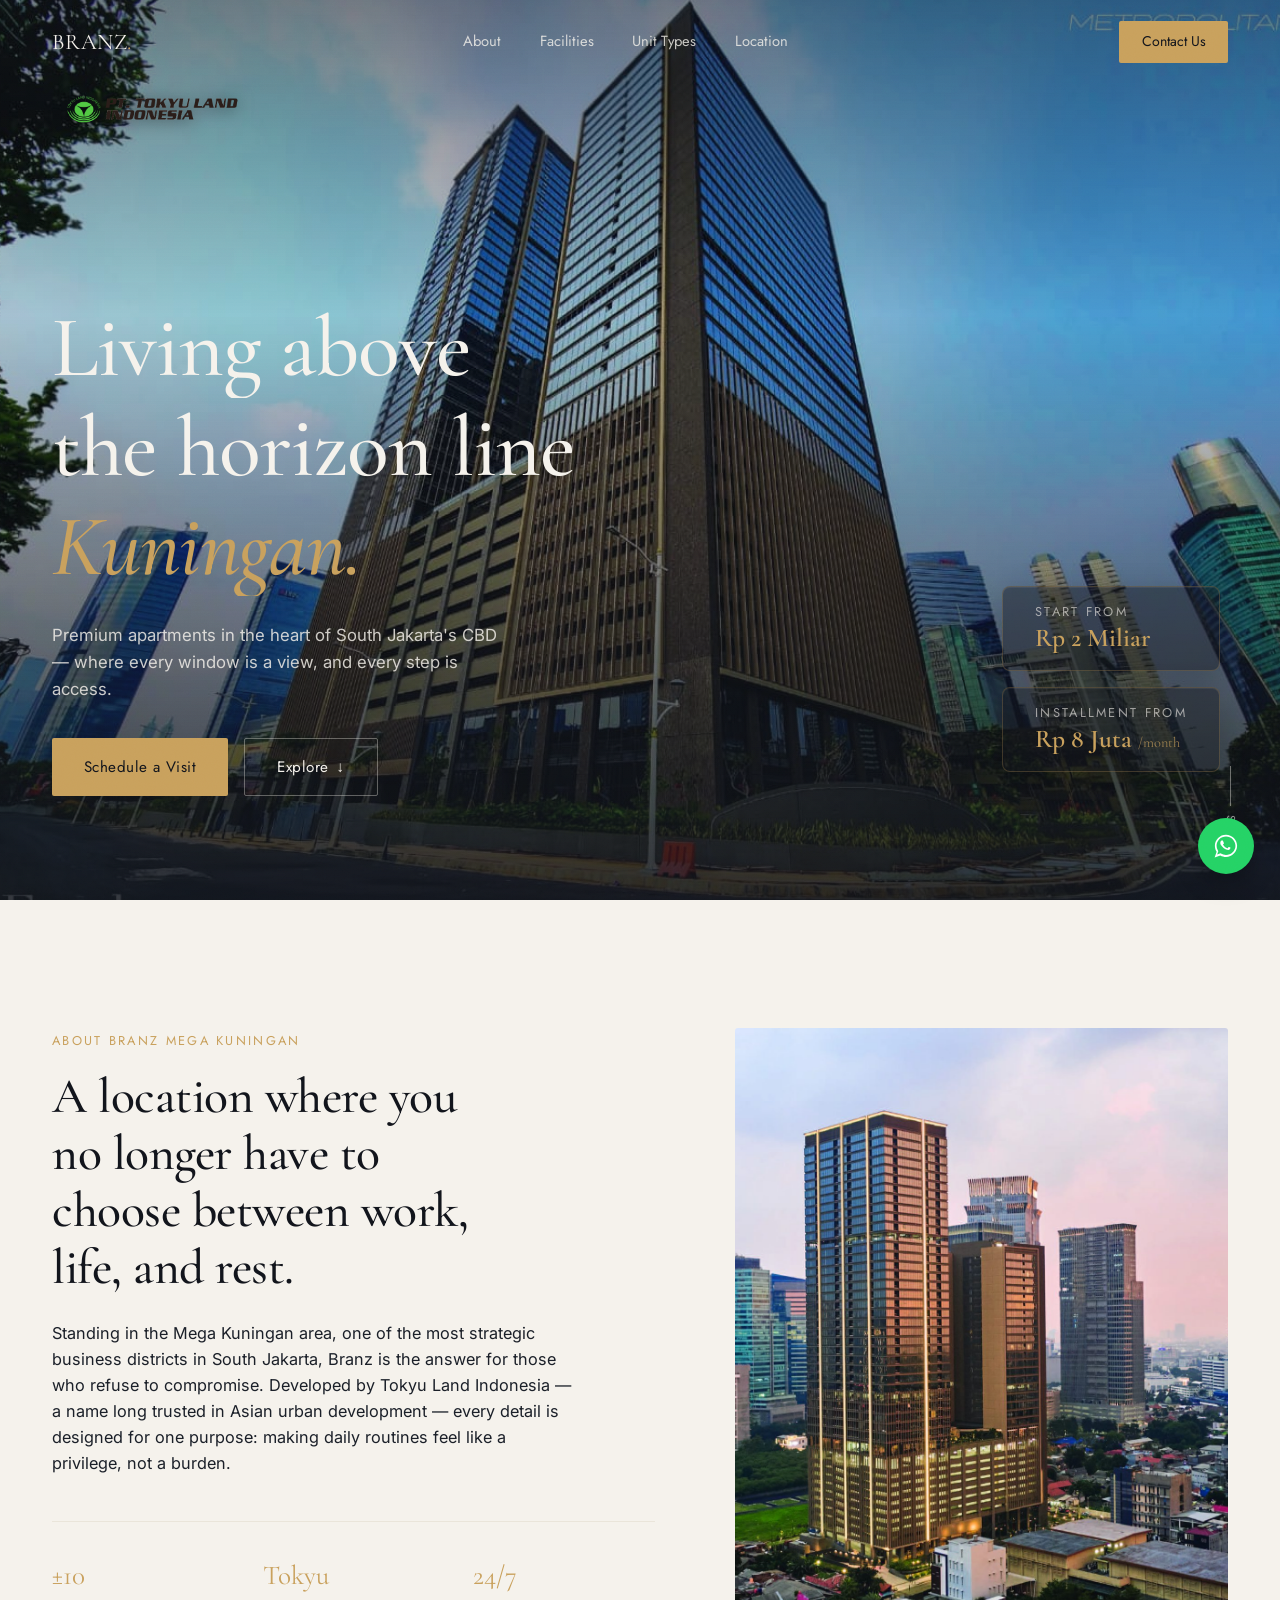
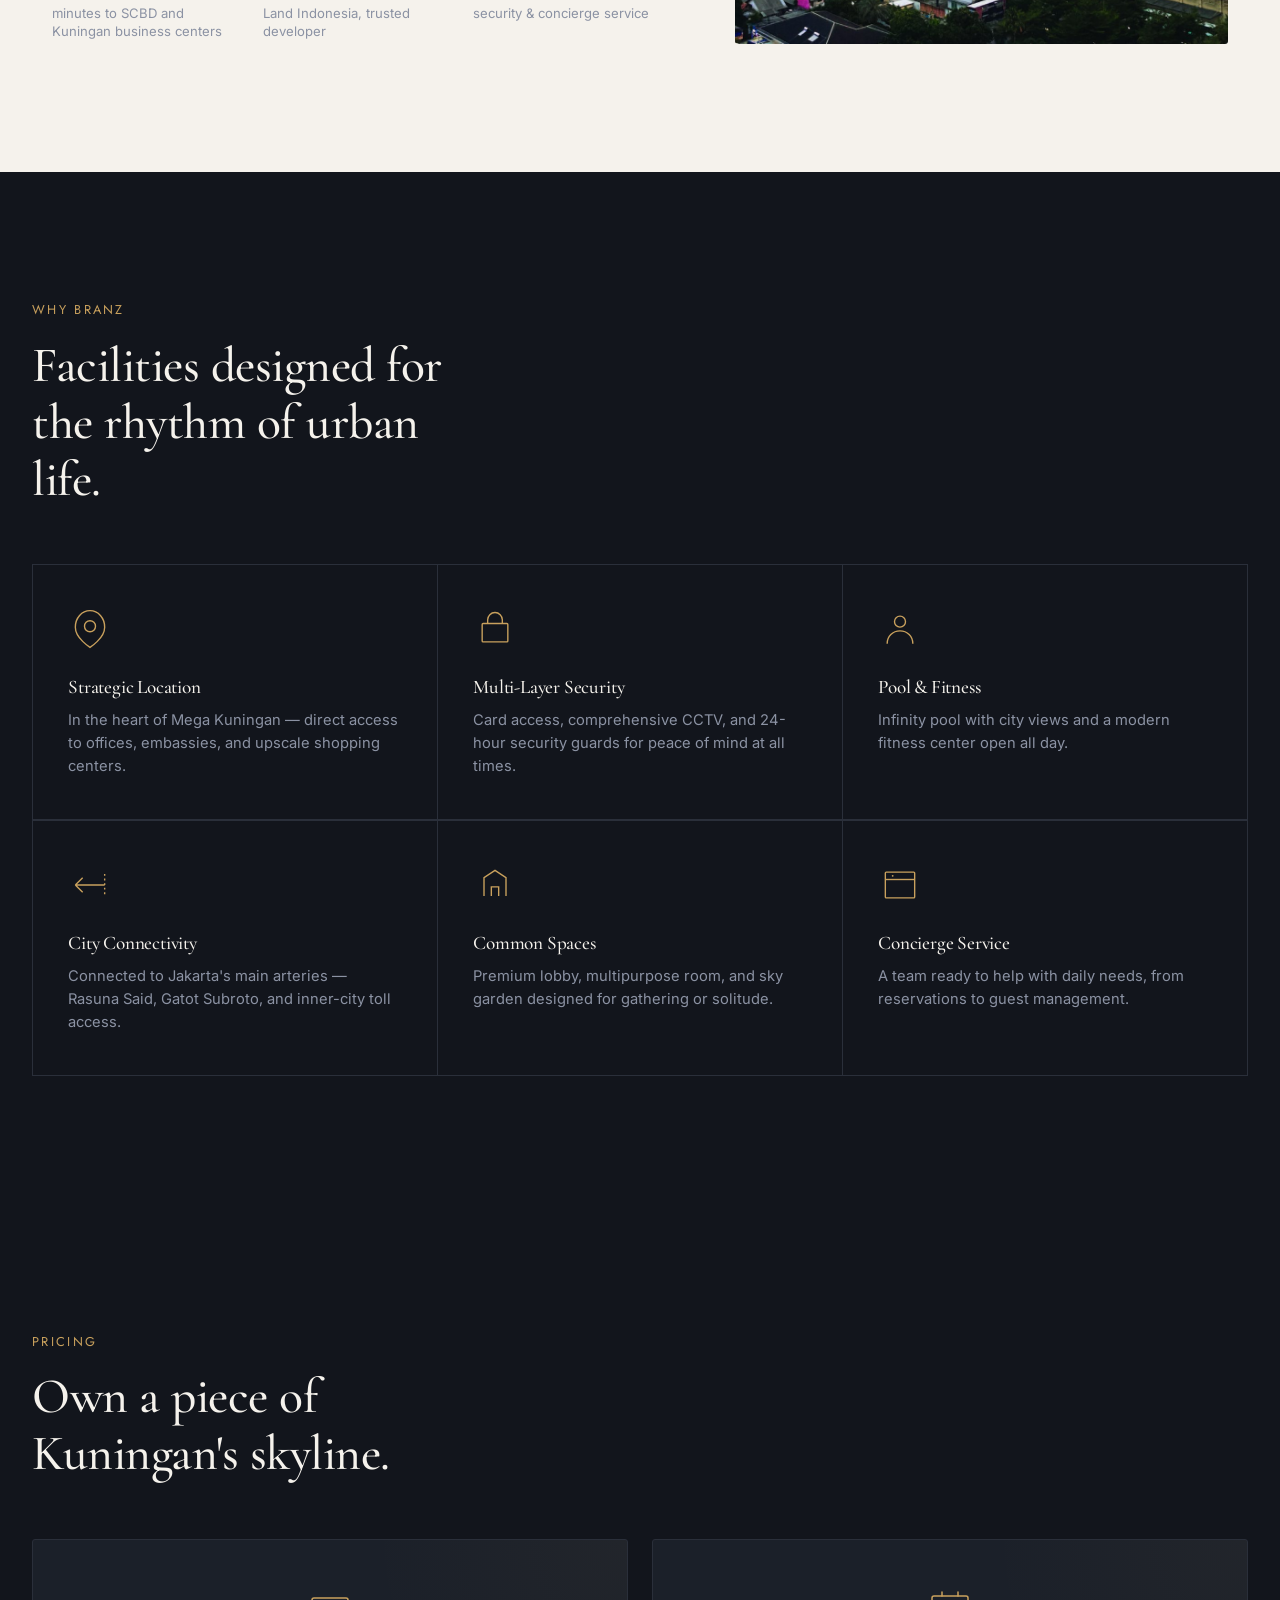
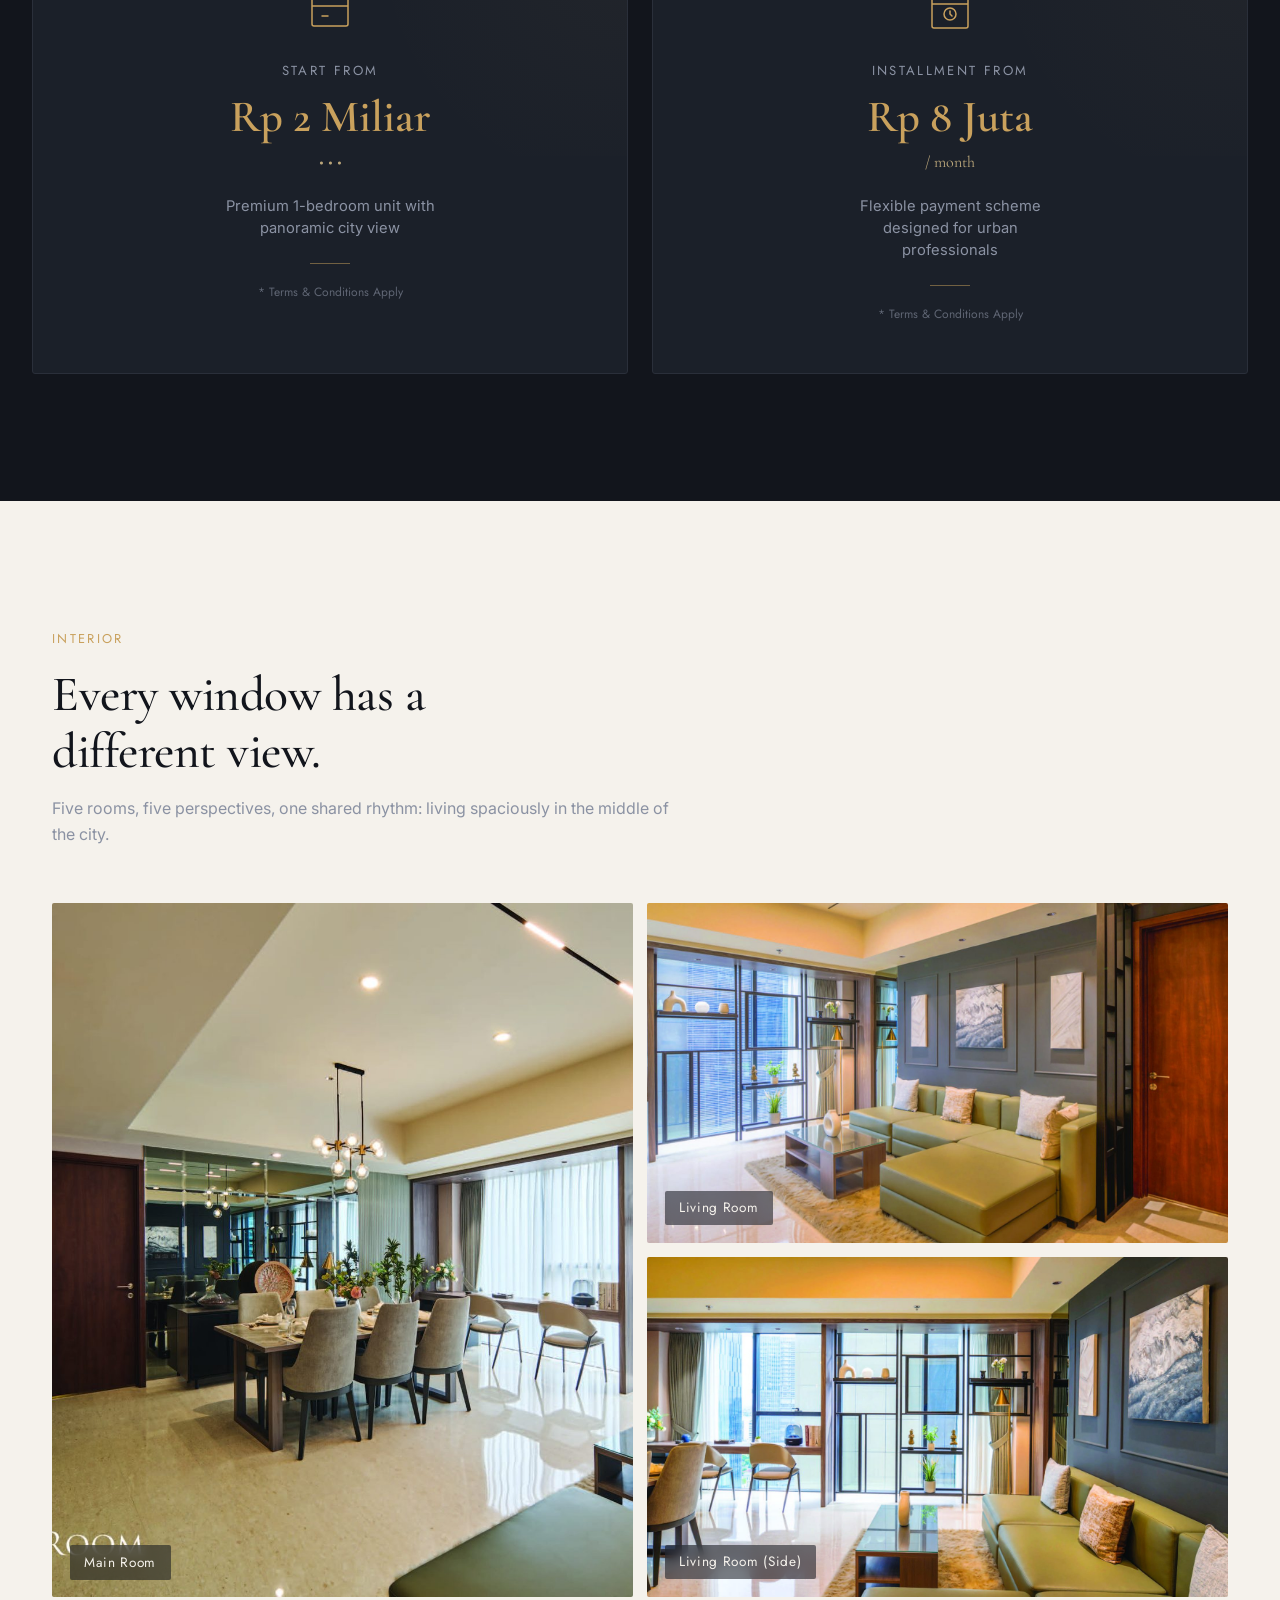
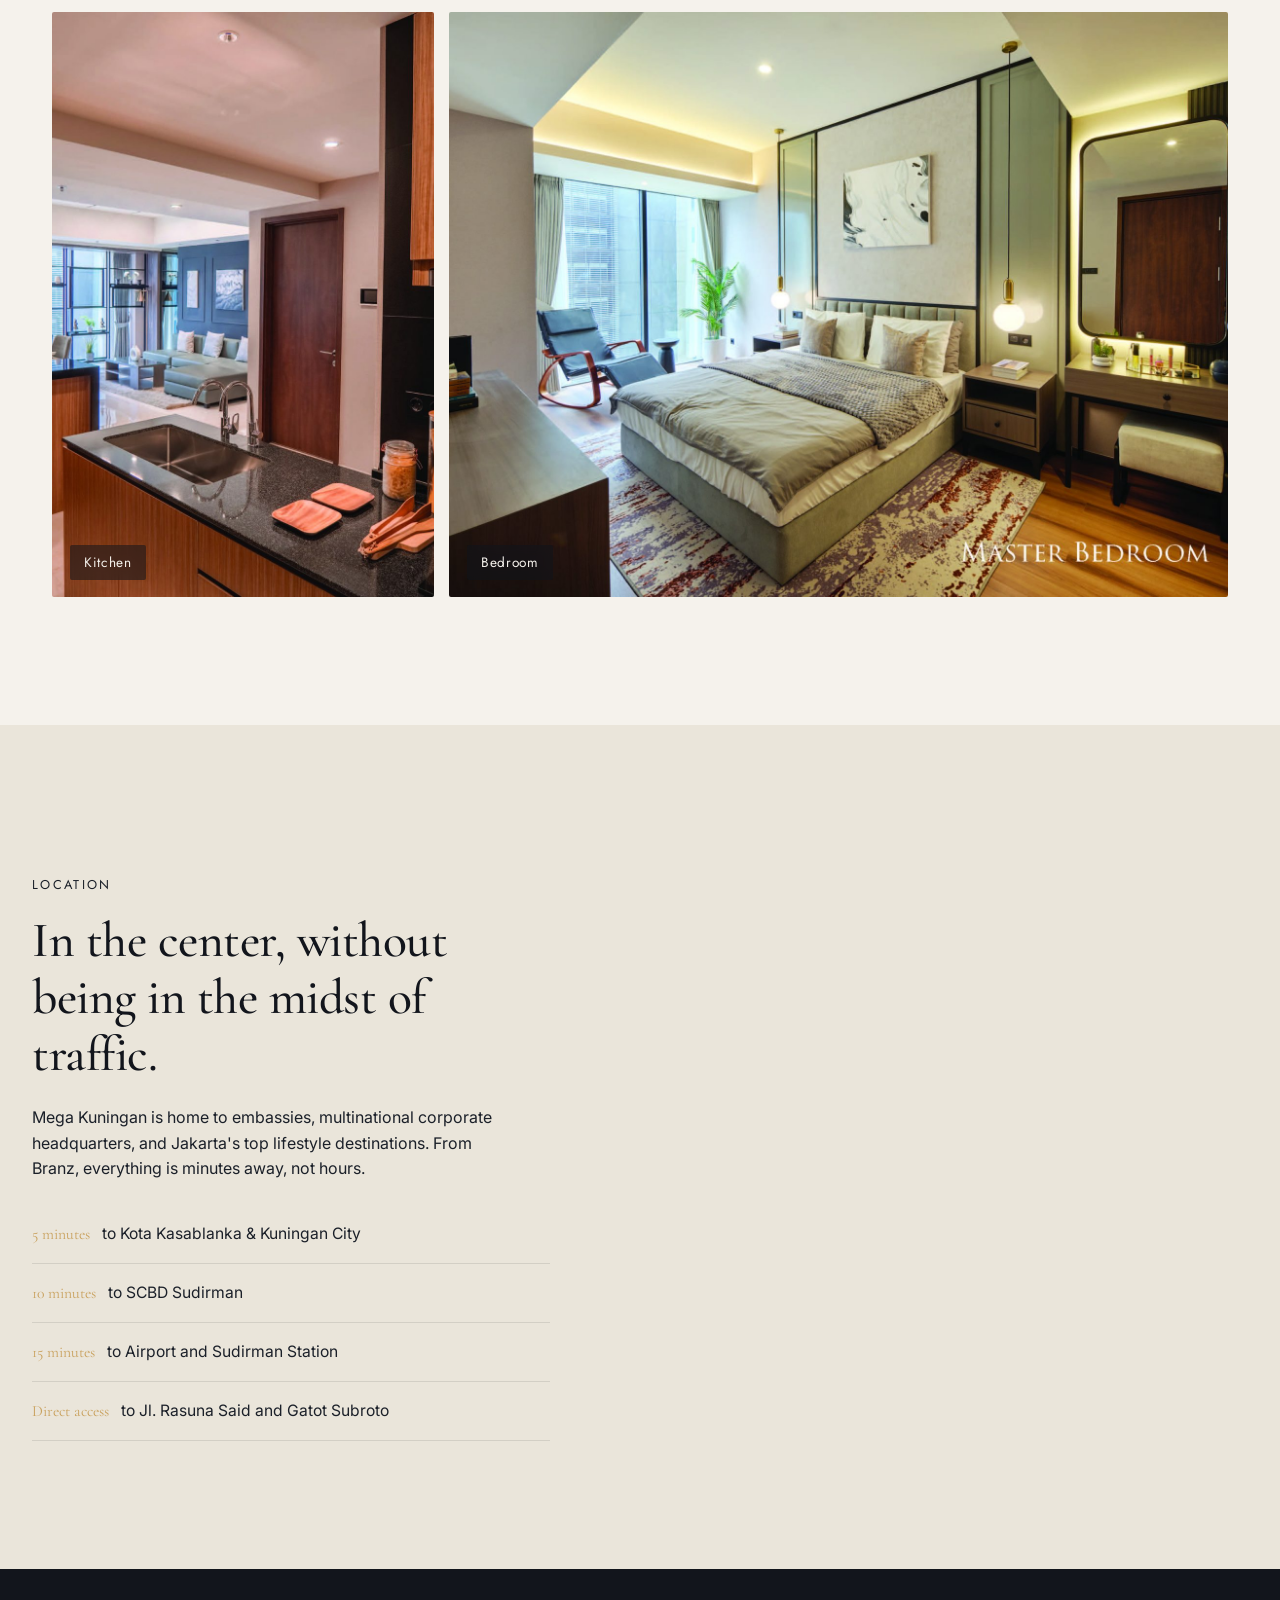
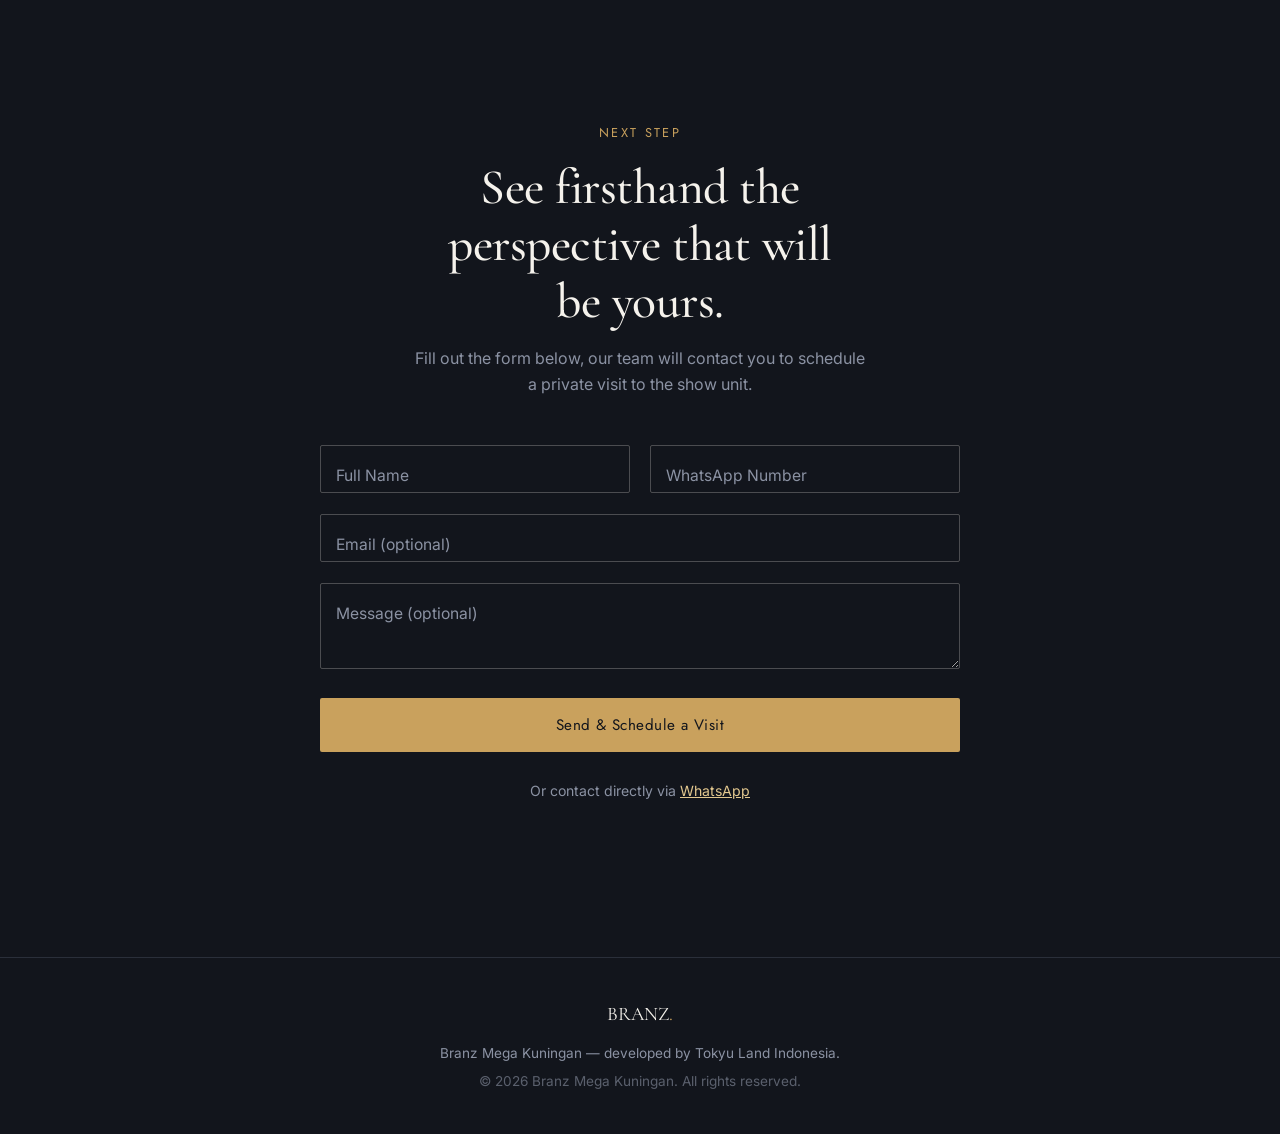
==== index.html @ 24cbd590 "style: add tokyu logo" ====
<!doctype html>
<html lang="en">
  <head>
    <meta charset="UTF-8" />
    <meta name="viewport" content="width=device-width, initial-scale=1.0" />
    <title>
      Branz Mega Kuningan — Premium Apartments in the Heart of South Jakarta CBD
    </title>
    <meta
      name="description"
      content="Branz Mega Kuningan by Tokyu Land Indonesia. Premium residences in Kuningan, South Jakarta — direct access to business centers, lifestyle destinations, and city connectivity."
    />
    <meta
      name="keywords"
      content="apartments kuningan, apartments south jakarta, branz mega kuningan, tokyu land indonesia, premium CBD apartments"
    />
    <meta name="author" content="Branz Mega Kuningan" />

    <!-- Open Graph -->
    <meta property="og:type" content="website" />
    <meta
      property="og:title"
      content="Branz Mega Kuningan — Premium Apartments in the Heart of South Jakarta CBD"
    />
    <meta
      property="og:description"
      content="Premium residences by Tokyu Land Indonesia in Kuningan, South Jakarta."
    />
    <meta property="og:image" content="assets/img/hero.jpg" />
    <meta property="og:locale" content="en_US" />

    <link rel="preconnect" href="https://fonts.googleapis.com" />
    <link rel="preconnect" href="https://fonts.gstatic.com" crossorigin />
    <link
      href="https://fonts.googleapis.com/css2?family=Cormorant+Garamond:ital,wght@0,400;0,500;0,600;1,400&family=Inter:wght@300;400;500;600&family=Jost:wght@300;400;500&display=swap"
      rel="stylesheet"
    />

    <link rel="stylesheet" href="style.css" />

    <script type="application/ld+json">
      {
        "@context": "https://schema.org",
        "@type": "Apartment",
        "name": "Branz Mega Kuningan",
        "description": "Premium apartments in the Kuningan CBD area, South Jakarta, developed by Tokyu Land Indonesia.",
        "address": {
          "@type": "PostalAddress",
          "addressLocality": "Kuningan, Jakarta Selatan",
          "addressCountry": "ID"
        }
      }
    </script>
  </head>
  <body>
    <div class="grain-overlay"></div>

    <nav class="nav" id="nav">
      <div class="nav-inner">
        <a href="#" class="nav-logo">BRANZ<span>.</span></a>
        <div class="nav-links">
          <a href="#about">About</a>
          <a href="#facilities">Facilities</a>
          <a href="#units">Unit Types</a>
          <a href="#location">Location</a>
        </div>
        <a href="#contact" class="nav-cta">Contact Us</a>
        <button
          type="button"
          class="nav-burger"
          id="navBurger"
          aria-label="Open menu"
        >
          <span></span><span></span><span></span>
        </button>
      </div>
      <div class="nav-mobile" id="navMobile">
        <a href="#about">About</a>
        <a href="#facilities">Facilities</a>
        <a href="#units">Unit Types</a>
        <a href="#location">Location</a>
        <a href="#contact" class="nav-mobile-cta">Contact Us</a>
      </div>
    </nav>

    <!-- HERO -->
    <header class="hero" id="hero">
      <div class="hero-media">
        <img
          src="assets/img/hero.jpg"
          alt="Branz Mega Kuningan at night"
          id="heroImg"
        />
        <div class="hero-scrim"></div>
      </div>
      <div class="hero-content">
        <h1 class="hero-title">
          <span class="reveal-line"><span>Living above</span></span>
          <span class="reveal-line"><span>the horizon line</span></span>
          <span class="reveal-line"><span class="accent">Kuningan.</span></span>
        </h1>
        <p class="hero-sub reveal-up">
          Premium apartments in the heart of South Jakarta's CBD — where every
          window is a view, and every step is access.
        </p>
        <div class="hero-pricing reveal-up">
          <div class="hero-pricing-card">
            <span class="hero-pricing-label">Start From</span>
            <span class="hero-pricing-value">Rp 2 Miliar</span>
          </div>
          <div class="hero-pricing-card">
            <span class="hero-pricing-label">Installment From</span>
            <span class="hero-pricing-value">Rp 8 Juta <span class="hero-pricing-unit">/month</span></span>
          </div>
        </div>
        <div class="hero-actions reveal-up">
          <a href="#contact" class="btn btn-primary">Schedule a Visit</a>
          <a href="#about" class="btn btn-ghost"
            >Explore <span class="btn-arrow">↓</span></a
          >
        </div>
      </div>
      <div class="hero-scrollcue">
        <span></span>
        <p>Scroll</p>
      </div>

      <div class="hero-brand">
        <img src="assets/img/tokyu-logo.png" alt="Tokyu Land Indonesia" class="hero-logo">
      </div>
    </header>

    <main>
      <!-- ABOUT -->
      <section class="about" id="about">
        <div class="about-grid">
          <div class="about-text">
            <p class="section-eyebrow reveal-up">About Branz Mega Kuningan</p>
            <h2 class="reveal-up">
              A location where you no longer have to choose between work, life,
              and rest.
            </h2>
            <p class="about-body reveal-up">
              Standing in the Mega Kuningan area, one of the most strategic
              business districts in South Jakarta, Branz is the answer for those
              who refuse to compromise. Developed by Tokyu Land Indonesia — a
              name long trusted in Asian urban development — every detail is
              designed for one purpose: making daily routines feel like a
              privilege, not a burden.
            </p>
            <div class="about-stats reveal-up">
              <div class="stat">
                <span class="stat-num">±10</span>
                <span class="stat-label"
                  >minutes to SCBD and Kuningan business centers</span
                >
              </div>
              <div class="stat">
                <span class="stat-num">Tokyu</span>
                <span class="stat-label"
                  >Land Indonesia, trusted developer</span
                >
              </div>
              <div class="stat">
                <span class="stat-num">24/7</span>
                <span class="stat-label">security &amp; concierge service</span>
              </div>
            </div>
          </div>
          <div class="about-media reveal-scale">
            <img
              src="assets/img/exterior.jpg"
              alt="Exterior view of Branz Mega Kuningan building"
            />
          </div>
        </div>
      </section>

      <!-- FACILITIES -->
      <section class="facilities" id="facilities">
        <div class="facilities-head">
          <p class="section-eyebrow reveal-up">Why Branz</p>
          <h2 class="reveal-up">
            Facilities designed for the rhythm of urban life.
          </h2>
        </div>
        <div class="facilities-grid">
          <div class="fac-card reveal-up">
            <div class="fac-icon">
              <svg viewBox="0 0 48 48" fill="none">
                <path
                  d="M24 4C15 4 8 12 8 22c0 12 16 22 16 22s16-10 16-22c0-10-7-18-16-18Z"
                  stroke="currentColor"
                  stroke-width="1.5"
                />
                <circle
                  cx="24"
                  cy="21"
                  r="6"
                  stroke="currentColor"
                  stroke-width="1.5"
                />
              </svg>
            </div>
            <h3>Strategic Location</h3>
            <p>
              In the heart of Mega Kuningan — direct access to offices,
              embassies, and upscale shopping centers.
            </p>
          </div>
          <div class="fac-card reveal-up">
            <div class="fac-icon">
              <svg viewBox="0 0 48 48" fill="none">
                <rect
                  x="10"
                  y="18"
                  width="28"
                  height="20"
                  rx="1"
                  stroke="currentColor"
                  stroke-width="1.5"
                />
                <path
                  d="M16 18v-4a8 8 0 0 1 16 0v4"
                  stroke="currentColor"
                  stroke-width="1.5"
                />
              </svg>
            </div>
            <h3>Multi-Layer Security</h3>
            <p>
              Card access, comprehensive CCTV, and 24-hour security guards for
              peace of mind at all times.
            </p>
          </div>
          <div class="fac-card reveal-up">
            <div class="fac-icon">
              <svg viewBox="0 0 48 48" fill="none">
                <circle
                  cx="24"
                  cy="16"
                  r="6"
                  stroke="currentColor"
                  stroke-width="1.5"
                />
                <path
                  d="M10 40c0-8 6-14 14-14s14 6 14 14"
                  stroke="currentColor"
                  stroke-width="1.5"
                />
              </svg>
            </div>
            <h3>Pool &amp; Fitness</h3>
            <p>
              Infinity pool with city views and a modern fitness center open all
              day.
            </p>
          </div>
          <div class="fac-card reveal-up">
            <div class="fac-icon">
              <svg viewBox="0 0 48 48" fill="none">
                <path
                  d="M8 24h32M8 24l8-8M8 24l8 8"
                  stroke="currentColor"
                  stroke-width="1.5"
                />
                <path
                  d="M40 12v24"
                  stroke="currentColor"
                  stroke-width="1.5"
                  stroke-dasharray="2 3"
                />
              </svg>
            </div>
            <h3>City Connectivity</h3>
            <p>
              Connected to Jakarta's main arteries — Rasuna Said, Gatot Subroto,
              and inner-city toll access.
            </p>
          </div>
          <div class="fac-card reveal-up">
            <div class="fac-icon">
              <svg viewBox="0 0 48 48" fill="none">
                <path
                  d="M12 36V16l12-8 12 8v20"
                  stroke="currentColor"
                  stroke-width="1.5"
                />
                <path
                  d="M20 36V26h8v10"
                  stroke="currentColor"
                  stroke-width="1.5"
                />
              </svg>
            </div>
            <h3>Common Spaces</h3>
            <p>
              Premium lobby, multipurpose room, and sky garden designed for
              gathering or solitude.
            </p>
          </div>
          <div class="fac-card reveal-up">
            <div class="fac-icon">
              <svg viewBox="0 0 48 48" fill="none">
                <rect
                  x="8"
                  y="10"
                  width="32"
                  height="28"
                  rx="1"
                  stroke="currentColor"
                  stroke-width="1.5"
                />
                <path d="M8 18h32" stroke="currentColor" stroke-width="1.5" />
                <circle cx="16" cy="14" r="1" fill="currentColor" />
              </svg>
            </div>
            <h3>Concierge Service</h3>
            <p>
              A team ready to help with daily needs, from reservations to guest
              management.
            </p>
          </div>
        </div>
      </section>

      <!-- PRICING -->
      <section class="pricing" id="pricing">
        <div class="pricing-head">
          <p class="section-eyebrow reveal-up">Pricing</p>
          <h2 class="reveal-up">Own a piece of Kuningan's skyline.</h2>
        </div>
        <div class="pricing-grid">
          <div class="pricing-card reveal-up">
            <div class="pricing-icon">
              <svg viewBox="0 0 48 48" fill="none">
                <rect x="6" y="10" width="36" height="28" rx="2" stroke="currentColor" stroke-width="1.5"/>
                <path d="M6 18h36" stroke="currentColor" stroke-width="1.5"/>
                <path d="M16 28h6" stroke="currentColor" stroke-width="1.5" stroke-linecap="round"/>
              </svg>
            </div>
            <p class="pricing-label">Start From</p>
            <p class="pricing-value">Rp 2 Miliar</p>
            <p class="pricing-value-sub">&bull; &bull; &bull;</p>
            <p class="pricing-desc">Premium 1-bedroom unit with panoramic city view</p>
            <div class="pricing-divider"></div>
            <p class="pricing-cta">* Terms &amp; Conditions Apply</p>
          </div>
          <div class="pricing-card reveal-up">
            <div class="pricing-icon">
              <svg viewBox="0 0 48 48" fill="none">
                <rect x="6" y="8" width="36" height="32" rx="2" stroke="currentColor" stroke-width="1.5"/>
                <path d="M6 16h36" stroke="currentColor" stroke-width="1.5"/>
                <path d="M16 8V4M32 8V4" stroke="currentColor" stroke-width="1.5" stroke-linecap="round"/>
                <circle cx="24" cy="26" r="6" stroke="currentColor" stroke-width="1.5"/>
                <path d="M24 23v3l2 2" stroke="currentColor" stroke-width="1.5" stroke-linecap="round"/>
              </svg>
            </div>
            <p class="pricing-label">Installment From</p>
            <p class="pricing-value">Rp 8 Juta</p>
            <p class="pricing-value-sub">/ month</p>
            <p class="pricing-desc">Flexible payment scheme designed for urban professionals</p>
            <div class="pricing-divider"></div>
            <p class="pricing-cta">* Terms &amp; Conditions Apply</p>
          </div>
        </div>
      </section>

      <!-- GALLERY / UNIT TYPES — signature "window" -->
      <section class="units" id="units">
        <div class="units-head">
          <p class="section-eyebrow reveal-up">Interior</p>
          <h2 class="reveal-up">Every window has a different view.</h2>
          <p class="units-sub reveal-up">
            Five rooms, five perspectives, one shared rhythm: living spaciously
            in the middle of the city.
          </p>
        </div>
        <div class="window-gallery">
          <div class="window-frame reveal-window">
            <div class="window-shutter"></div>
            <img
              src="assets/img/interior-1.jpg"
              alt="Interior of Branz Mega Kuningan unit — living room"
            />
            <span class="window-label">Main Room</span>
          </div>
          <div class="window-frame reveal-window">
            <div class="window-shutter"></div>
            <img
              src="assets/img/interior-2.jpg"
              alt="Interior of Branz Mega Kuningan unit — bedroom"
            />
            <span class="window-label">Living Room</span>
          </div>
          <div class="window-frame reveal-window">
            <div class="window-shutter"></div>
            <img
              src="assets/img/interior-3.jpg"
              alt="Interior of Branz Mega Kuningan unit — kitchen"
            />
            <span class="window-label">Living Room (Side)</span>
          </div>
          <div class="window-frame reveal-window">
            <div class="window-shutter"></div>
            <img
              src="assets/img/interior-4.jpg"
              alt="Interior of Branz Mega Kuningan unit — bathroom"
            />
            <span class="window-label">Kitchen</span>
          </div>
          <div class="window-frame reveal-window">
            <div class="window-shutter"></div>
            <img
              src="assets/img/interior-5.jpg"
              alt="Interior of Branz Mega Kuningan unit — balcony area"
            />
            <span class="window-label">Bedroom</span>
          </div>
        </div>
      </section>

      <!-- LOCATION -->
      <section class="location" id="location">
        <div class="location-grid">
          <div class="location-text">
            <p class="section-eyebrow reveal-up">Location</p>
            <h2 class="reveal-up">
              In the center, without being in the midst of traffic.
            </h2>
            <p class="reveal-up">
              Mega Kuningan is home to embassies, multinational corporate
              headquarters, and Jakarta's top lifestyle destinations. From
              Branz, everything is minutes away, not hours.
            </p>
            <ul class="location-list reveal-up">
              <li>
                <span>5 minutes</span> to Kota Kasablanka &amp; Kuningan City
              </li>
              <li><span>10 minutes</span> to SCBD Sudirman</li>
              <li><span>15 minutes</span> to Airport and Sudirman Station</li>
              <li>
                <span>Direct access</span> to Jl. Rasuna Said and Gatot Subroto
              </li>
            </ul>
          </div>
          <div class="location-map reveal-scale">
            <iframe
              class="map-iframe"
              src="https://www.google.com/maps/embed?pb=!1m18!1m12!1m3!1d14397.808875826022!2d106.82093495613333!3d-6.2309505387763675!2m3!1f0!2f0!3f0!3m2!1i1024!2i768!4f13.1!3m3!1m2!1s0x2e69f3c0dc66c2ab%3A0x13da7f76836c29c7!2sBranz%20Mega%20Kuningan!5e0!3m2!1sid!2sid!4v1783411484855!5m2!1sid!2sid"
              loading="lazy"
              referrerpolicy="no-referrer-when-downgrade"
              title="Location Map of Branz Mega Kuningan"
            ></iframe>
          </div>
        </div>
      </section>

      <!-- CTA / CONTACT -->
      <section class="cta" id="contact">
        <div class="cta-inner">
          <p class="section-eyebrow reveal-up">Next Step</p>
          <h2 class="reveal-up">
            See firsthand the perspective that will be yours.
          </h2>
          <p class="cta-sub reveal-up">
            Fill out the form below, our team will contact you to schedule a
            private visit to the show unit.
          </p>

          <form class="lead-form reveal-up" id="leadForm">
            <div class="form-row">
              <div class="form-group">
                <input
                  type="text"
                  id="fname"
                  name="name"
                  required
                  placeholder=" "
                />
                <label for="fname">Full Name</label>
              </div>
              <div class="form-group">
                <input
                  type="tel"
                  id="fphone"
                  name="phone"
                  required
                  placeholder=" "
                />
                <label for="fphone">WhatsApp Number</label>
              </div>
            </div>
            <div class="form-group">
              <input type="email" id="femail" name="email" placeholder=" " />
              <label for="femail">Email (optional)</label>
            </div>
            <div class="form-group">
              <textarea
                id="fmsg"
                name="message"
                rows="3"
                placeholder=" "
              ></textarea>
              <label for="fmsg">Message (optional)</label>
            </div>
            <button type="submit" class="btn btn-primary btn-block">
              Send &amp; Schedule a Visit
            </button>
            <p class="form-note">
              Or contact directly via
              <a
                href="https://wa.me/6281290246038"
                target="_blank"
                rel="noopener"
                >WhatsApp</a
              >
            </p>
          </form>

          <div class="lead-success" id="leadSuccess">
            <div class="success-icon">✓</div>
            <h3>Thank you!</h3>
            <p>Our team will contact you shortly via WhatsApp.</p>
          </div>
        </div>
      </section>
    </main>

    <footer class="footer">
      <div class="footer-inner">
        <div class="footer-brand">BRANZ<span>.</span></div>
        <p>Branz Mega Kuningan — developed by Tokyu Land Indonesia.</p>
        <p class="footer-copy">
          © 2026 Branz Mega Kuningan. All rights reserved.
        </p>
      </div>
    </footer>

    <a
      href="https://wa.me/6281290246038"
      class="fab-wa"
      target="_blank"
      rel="noopener"
      aria-label="Chat via WhatsApp"
    >
      <svg viewBox="0 0 32 32" fill="currentColor">
        <path
          d="M16 3C9 3 3.3 8.7 3.3 15.7c0 2.5.7 4.9 2 7L3 29l6.5-2.2c2 1.1 4.2 1.7 6.5 1.7 7 0 12.7-5.7 12.7-12.7C28.7 8.7 23 3 16 3Zm0 23.2c-2.1 0-4.1-.6-5.8-1.6l-.4-.2-3.9 1.3 1.3-3.8-.3-.4a10.4 10.4 0 0 1-1.7-5.7C5.2 9.8 10 5 16 5s10.8 4.8 10.8 10.7S22 26.2 16 26.2Zm5.9-8c-.3-.2-1.9-1-2.2-1.1-.3-.1-.5-.2-.7.1-.2.3-.8 1.1-1 1.3-.2.2-.4.3-.7.1-.3-.2-1.4-.5-2.7-1.7-1-.9-1.7-2-1.9-2.3-.2-.3 0-.5.1-.6.1-.1.3-.4.5-.5.1-.2.2-.3.3-.5.1-.2 0-.4 0-.5 0-.2-.7-1.7-1-2.3-.2-.6-.5-.5-.7-.5h-.6c-.2 0-.5.1-.8.4-.3.3-1 1-1 2.4s1 2.8 1.2 3c.1.2 2 3 4.8 4.3.7.3 1.2.5 1.6.6.7.2 1.3.2 1.8.1.5-.1 1.7-.7 1.9-1.4.2-.7.2-1.2.2-1.4-.1-.1-.3-.2-.6-.3Z"
        />
      </svg>
    </a>

    <script src="script.js"></script>
  </body>
</html>
---- style.css ----
/* ===================================================
   BRANZ MEGA KUNINGAN — Design tokens
   Palette: deep charcoal-navy, muted brass, warm off-white
=================================================== */

:root {
  --ink:        #12151C;
  --ink-soft:   #1B2029;
  --ink-line:   #2A2F3A;
  --paper:      #F5F2EC;
  --paper-dim:  #EAE5DA;
  --brass:      #C9A15D;
  --brass-soft: #E3C88F;
  --slate:      #8B92A3;
  --white:      #FFFFFF;

  --font-display: 'Cormorant Garamond', serif;
  --font-body: 'Inter', sans-serif;
  --font-utility: 'Jost', sans-serif;

  --ease: cubic-bezier(0.16, 1, 0.3, 1);
  --dur-med: 0.7s;
  --dur-slow: 1.1s;
}

* { margin: 0; padding: 0; box-sizing: border-box; }

html { scroll-behavior: smooth; }

@media (prefers-reduced-motion: reduce) {
  html { scroll-behavior: auto; }
  *, *::before, *::after {
    animation-duration: 0.01ms !important;
    animation-iteration-count: 1 !important;
    transition-duration: 0.01ms !important;
    scroll-behavior: auto !important;
  }
}

body {
  font-family: var(--font-body);
  background: var(--paper);
  color: var(--ink);
  line-height: 1.6;
  overflow-x: hidden;
  -webkit-font-smoothing: antialiased;
}

img { max-width: 100%; display: block; }
a { text-decoration: none; color: inherit; }
ul { list-style: none; }
button { font-family: inherit; cursor: pointer; border: none; background: none; }

.grain-overlay {
  position: fixed;
  inset: 0;
  pointer-events: none;
  z-index: 999;
  opacity: 0.035;
  background-image: url("data:image/svg+xml,%3Csvg xmlns='http://www.w3.org/2000/svg' width='100' height='100'%3E%3Cfilter id='n'%3E%3CfeTurbulence type='fractalNoise' baseFrequency='0.9' numOctaves='2' stitchTiles='stitch'/%3E%3C/filter%3E%3Crect width='100%25' height='100%25' filter='url(%23n)'/%3E%3C/svg%3E");
  mix-blend-mode: overlay;
}

/* ---------- Utility ---------- */
:focus-visible {
  outline: 2px solid var(--brass);
  outline-offset: 3px;
}

.section-eyebrow {
  font-family: var(--font-utility);
  font-size: 0.8rem;
  letter-spacing: 0.18em;
  text-transform: uppercase;
  color: var(--brass);
  margin-bottom: 1rem;
  display: block;
}

h1, h2, h3 {
  font-family: var(--font-display);
  font-weight: 500;
  line-height: 1.15;
  letter-spacing: -0.01em;
}

h2 {
  font-size: clamp(1.9rem, 4vw, 3.1rem);
  max-width: 18ch;
}

.btn {
  display: inline-flex;
  align-items: center;
  gap: 0.5rem;
  padding: 1rem 2rem;
  font-family: var(--font-utility);
  font-size: 0.95rem;
  letter-spacing: 0.03em;
  border-radius: 2px;
  transition: all 0.4s var(--ease);
}
.btn-primary {
  background: var(--brass);
  color: var(--ink);
}
.btn-primary:hover {
  background: var(--brass-soft);
  transform: translateY(-2px);
}
.btn-ghost {
  color: var(--paper);
  border: 1px solid rgba(245,242,236,0.35);
}
.btn-ghost:hover {
  border-color: var(--brass);
  color: var(--brass);
}
.btn-arrow { transition: transform 0.3s var(--ease); }
.btn-ghost:hover .btn-arrow { transform: translateY(3px); }
.btn-block { width: 100%; justify-content: center; }

/* ---------- Reveal animation base states ---------- */
.reveal-up, .reveal-scale, .reveal-window {
  opacity: 0;
  will-change: transform, opacity;
}
.reveal-up { transform: translateY(36px); transition: opacity var(--dur-med) var(--ease), transform var(--dur-med) var(--ease); }
.reveal-scale { transform: scale(0.94); transition: opacity var(--dur-slow) var(--ease), transform var(--dur-slow) var(--ease); }
.reveal-window { transition: opacity 0.3s; }

.reveal-up.is-visible { opacity: 1; transform: translateY(0); }
.reveal-scale.is-visible { opacity: 1; transform: scale(1); }
.reveal-window.is-visible { opacity: 1; }

.reveal-line {
  display: block;
  overflow: hidden;
}
.reveal-line span {
  display: block;
  transform: translateY(110%);
  transition: transform 0.9s var(--ease);
}
.reveal-line.is-visible span { transform: translateY(0); }

/* ===================================================
   NAV
=================================================== */
.nav {
  position: fixed;
  top: 0; left: 0; right: 0;
  z-index: 100;
  padding: 1.3rem 0;
  transition: background 0.4s var(--ease), padding 0.4s var(--ease), box-shadow 0.4s var(--ease);
}
.nav.scrolled {
  background: rgba(18,21,28,0.85);
  backdrop-filter: blur(12px);
  padding: 0.9rem 0;
  box-shadow: 0 8px 30px rgba(0,0,0,0.15);
}
.nav-inner {
  max-width: 1240px;
  margin: 0 auto;
  padding: 0 2rem;
  display: flex;
  align-items: center;
  justify-content: space-between;
}
.nav-logo {
  font-family: var(--font-display);
  font-size: 1.4rem;
  color: var(--paper);
  letter-spacing: 0.02em;
}
.nav-logo span { color: var(--brass); }
.nav-links {
  display: flex;
  gap: 2.4rem;
  font-family: var(--font-utility);
  font-size: 0.92rem;
  color: rgba(245,242,236,0.8);
}
.nav-links a { position: relative; transition: color 0.3s; }
.nav-links a::after {
  content: '';
  position: absolute;
  bottom: -4px; left: 0;
  width: 0; height: 1px;
  background: var(--brass);
  transition: width 0.3s var(--ease);
}
.nav-links a:hover { color: var(--brass); }
.nav-links a:hover::after { width: 100%; }
.nav-cta {
  font-family: var(--font-utility);
  font-size: 0.88rem;
  color: var(--ink);
  background: var(--brass);
  padding: 0.6rem 1.4rem;
  border-radius: 2px;
  transition: background 0.3s;
}
.nav-cta:hover { background: var(--brass-soft); }

.nav-burger {
  display: none;
  flex-direction: column;
  gap: 5px;
  width: 26px;
  z-index: 101;
}
.nav-burger span {
  height: 1.5px;
  width: 100%;
  background: var(--paper);
  transition: transform 0.3s var(--ease), opacity 0.3s;
}
.nav-burger.open span:nth-child(1) { transform: translateY(6.5px) rotate(45deg); }
.nav-burger.open span:nth-child(2) { opacity: 0; }
.nav-burger.open span:nth-child(3) { transform: translateY(-6.5px) rotate(-45deg); }

.nav-mobile {
  position: fixed;
  top: 0; right: 0;
  height: 100vh;
  width: min(78vw, 340px);
  background: var(--ink);
  transform: translateX(100%);
  transition: transform 0.5s var(--ease);
  display: flex;
  flex-direction: column;
  justify-content: center;
  gap: 2rem;
  padding: 2rem 2.5rem;
  z-index: 100;
}
.nav-mobile.open { transform: translateX(0); }
.nav-mobile a {
  font-family: var(--font-display);
  font-size: 1.5rem;
  color: var(--paper);
}
.nav-mobile-cta {
  color: var(--brass) !important;
}

/* ===================================================
   HERO
=================================================== */
.hero {
  position: relative;
  height: 100vh;
  min-height: 640px;
  display: flex;
  align-items: flex-end;
  overflow: hidden;
  background: var(--ink);
}
.hero-media {
  position: absolute;
  inset: 0;
  z-index: 0;
}
.hero-media img {
  width: 100%;
  height: 100%;
  object-fit: cover;
  object-position: center 40%;
  transform: scale(1.08);
  will-change: transform;
}
.hero-scrim {
  position: absolute;
  inset: 0;
  background:
    linear-gradient(180deg, rgba(18,21,28,0.55) 0%, rgba(18,21,28,0.2) 35%, rgba(18,21,28,0.85) 100%);
}
.hero-content {
  position: relative;
  z-index: 1;
  padding: 1.4rem 2rem 6.5rem;
  max-width: 1240px;
  margin: 0 auto;
  width: 100%;
}
.hero-eyebrow {
  font-family: var(--font-utility);
  color: var(--brass-soft);
  letter-spacing: 0.18em;
  text-transform: uppercase;
  font-size: 0.82rem;
  margin-bottom: 1.4rem;
}
.hero-brand {
  position: absolute;
  top: 0;
  left: 1.4rem;
  z-index: 110;
  padding-top: 2.8rem;
  pointer-events: none;
}
.hero-logo {
  height: auto;
  width: 260px;
  display: block;
  filter: brightness(1.2) drop-shadow(0 2px 8px rgba(0,0,0,0.5));
}
.hero-title {
  color: var(--paper);
  font-size: clamp(2.6rem, 7vw, 5.4rem);
  margin-bottom: 1.6rem;
}
.hero-title .accent { color: var(--brass); font-style: italic; }
.hero-sub {
  color: rgba(245,242,236,0.82);
  max-width: 42ch;
  font-size: 1.05rem;
  margin-bottom: 2.2rem;
}
.hero-actions { display: flex; gap: 1rem; flex-wrap: wrap; }

.hero-scrollcue {
  position: absolute;
  bottom: 2.2rem;
  right: 2.5rem;
  z-index: 1;
  display: flex;
  flex-direction: column;
  align-items: center;
  gap: 0.6rem;
  color: rgba(245,242,236,0.6);
}
.hero-scrollcue span {
  width: 1px;
  height: 40px;
  background: rgba(245,242,236,0.4);
  position: relative;
  overflow: hidden;
}
.hero-scrollcue span::after {
  content: '';
  position: absolute;
  top: -100%; left: 0;
  width: 100%; height: 100%;
  background: var(--brass);
  animation: scrollcue 2s ease-in-out infinite;
}
@keyframes scrollcue {
  0% { top: -100%; }
  60% { top: 100%; }
  100% { top: 100%; }
}
.hero-scrollcue p {
  font-family: var(--font-utility);
  font-size: 0.72rem;
  letter-spacing: 0.15em;
  text-transform: uppercase;
  writing-mode: vertical-rl;
}

.hero-pricing {
  position: absolute;
  bottom: 8rem;
  right: 2.5rem;
  z-index: 2;
  display: flex;
  flex-direction: column;
  gap: 1rem;
}
.hero-pricing-card {
  background: rgba(18,21,28,0.45);
  backdrop-filter: blur(16px) saturate(1.2);
  -webkit-backdrop-filter: blur(16px) saturate(1.2);
  border: 1px solid rgba(201,161,93,0.25);
  border-radius: 8px;
  padding: 1rem 2rem;
  display: flex;
  flex-direction: column;
  transition: border-color 0.3s var(--ease), background 0.3s var(--ease), box-shadow 0.3s var(--ease);
  box-shadow: 0 8px 32px rgba(0,0,0,0.2), inset 0 1px 0 rgba(255,255,255,0.06);
}
.hero-pricing-card:hover {
  border-color: rgba(201,161,93,0.5);
  background: rgba(18,21,28,0.55);
  box-shadow: 0 12px 40px rgba(0,0,0,0.3), inset 0 1px 0 rgba(255,255,255,0.08);
}
.hero-pricing-label {
  font-family: var(--font-utility);
  font-size: 0.8rem;
  letter-spacing: 0.18em;
  text-transform: uppercase;
  color: rgba(245,242,236,0.6);
  line-height: 1.4;
  margin-bottom: 0.15rem;
}
.hero-pricing-value {
  font-family: var(--font-display);
  font-size: 1.6rem;
  color: var(--brass);
  font-weight: 600;
  line-height: 1.2;
}
.hero-pricing-unit {
  font-size: 0.9rem;
  font-weight: 400;
  opacity: 0.7;
}

/* ===================================================
   ABOUT
=================================================== */
.about {
  padding: clamp(5rem, 10vw, 9rem) 2rem;
  max-width: 1240px;
  margin: 0 auto;
}
.about-grid {
  display: grid;
  grid-template-columns: 1.1fr 0.9fr;
  gap: 5rem;
  align-items: center;
}
.about-text h2 { margin-bottom: 1.5rem; }
.about-body {
  color: var(--ink-soft);
  max-width: 52ch;
  margin-bottom: 2.8rem;
  font-size: 1.02rem;
}
.about-stats {
  display: grid;
  grid-template-columns: repeat(3, 1fr);
  gap: 1.8rem;
  border-top: 1px solid var(--paper-dim);
  padding-top: 2rem;
}
.stat { display: flex; flex-direction: column; gap: 0.4rem; }
.stat-num {
  font-family: var(--font-display);
  font-size: 1.7rem;
  color: var(--brass);
}
.stat-label {
  font-size: 0.82rem;
  color: var(--slate);
  line-height: 1.4;
}
.about-media {
  border-radius: 3px;
  overflow: hidden;
  aspect-ratio: 4/5;
}
.about-media img { width: 100%; height: 100%; object-fit: cover; }

/* ===================================================
   FACILITIES
=================================================== */
.facilities {
  background: var(--ink);
  padding: clamp(5rem, 10vw, 9rem) 2rem;
}
.facilities-head {
  max-width: 1240px;
  margin: 0 auto 3.5rem;
}
.facilities-head h2 { color: var(--paper); }
.facilities-grid {
  max-width: 1240px;
  margin: 0 auto;
  display: grid;
  grid-template-columns: repeat(3, 1fr);
  gap: 1px;
  background: var(--ink-line);
  border: 1px solid var(--ink-line);
}
.fac-card {
  background: var(--ink);
  padding: 2.6rem 2.2rem;
  transition: background 0.4s var(--ease);
}
.fac-card:hover { background: var(--ink-soft); }
.fac-icon {
  width: 44px; height: 44px;
  color: var(--brass);
  margin-bottom: 1.6rem;
}
.fac-icon svg { width: 100%; height: 100%; }
.fac-card h3 {
  color: var(--paper);
  font-size: 1.2rem;
  margin-bottom: 0.7rem;
}
.fac-card p {
  color: var(--slate);
  font-size: 0.92rem;
  line-height: 1.55;
}

/* ===================================================
   PRICING
=================================================== */
.pricing {
  background: var(--ink);
  padding: clamp(5rem, 10vw, 9rem) 2rem;
}
.pricing-head {
  max-width: 1240px;
  margin: 0 auto 3.5rem;
}
.pricing-head h2 { color: var(--paper); }
.pricing-grid {
  max-width: 1240px;
  margin: 0 auto;
  display: grid;
  grid-template-columns: 1fr 1fr;
  gap: 1.5rem;
}
.pricing-card {
  position: relative;
  background: var(--ink-soft);
  border: 1px solid var(--ink-line);
  border-radius: 3px;
  padding: 3rem 2.5rem;
  text-align: center;
  transition: all 0.5s var(--ease);
  overflow: hidden;
}
.pricing-card::before {
  content: '';
  position: absolute;
  top: 0; left: 0; right: 0;
  height: 3px;
  background: linear-gradient(90deg, var(--brass), var(--brass-soft));
  transform: scaleX(0);
  transform-origin: left;
  transition: transform 0.6s var(--ease);
}
.pricing-card:hover::before { transform: scaleX(1); }
.pricing-card:hover {
  border-color: var(--brass);
  transform: translateY(-4px);
  box-shadow: 0 20px 60px rgba(0,0,0,0.3);
}
.pricing-card::after {
  content: '';
  position: absolute;
  top: -50%; right: -50%;
  width: 100%; height: 100%;
  background: radial-gradient(circle, rgba(201,161,93,0.04) 0%, transparent 70%);
  pointer-events: none;
}
.pricing-icon {
  width: 48px; height: 48px;
  margin: 0 auto 1.5rem;
  color: var(--brass);
  position: relative;
  z-index: 1;
}
.pricing-icon svg { width: 100%; height: 100%; }
.pricing-label {
  font-family: var(--font-utility);
  font-size: 0.82rem;
  letter-spacing: 0.18em;
  text-transform: uppercase;
  color: var(--slate);
  margin-bottom: 0.75rem;
  position: relative;
  z-index: 1;
}
.pricing-value {
  font-family: var(--font-display);
  font-size: clamp(2.2rem, 3.5vw, 3rem);
  font-weight: 600;
  color: var(--brass);
  line-height: 1.1;
  margin-bottom: 0.5rem;
  position: relative;
  z-index: 1;
}
.pricing-value-sub {
  font-family: var(--font-display);
  font-size: 1rem;
  color: var(--brass-soft);
  opacity: 0.8;
  margin-bottom: 1.2rem;
  position: relative;
  z-index: 1;
}
.pricing-desc {
  font-size: 0.92rem;
  color: var(--slate);
  line-height: 1.5;
  max-width: 26ch;
  margin: 0 auto 1.5rem;
  position: relative;
  z-index: 1;
}
.pricing-divider {
  width: 40px;
  height: 1px;
  background: var(--brass);
  margin: 0 auto 1.2rem;
  opacity: 0.5;
  position: relative;
  z-index: 1;
}
.pricing-cta {
  font-family: var(--font-utility);
  font-size: 0.75rem;
  color: var(--slate);
  opacity: 0.6;
  position: relative;
  z-index: 1;
}

/* ===================================================
   UNITS — window gallery signature
=================================================== */
.units {
  padding: clamp(5rem, 10vw, 9rem) 2rem;
  max-width: 1240px;
  margin: 0 auto;
}
.units-head { margin-bottom: 3.5rem; max-width: 640px; }
.units-sub { color: var(--slate); margin-top: 1rem; }

.window-gallery {
  display: grid;
  grid-template-columns: repeat(6, 1fr);
  grid-template-rows: 340px 340px;
  gap: 0.9rem;
}
.window-frame {
  position: relative;
  overflow: hidden;
  border-radius: 2px;
  cursor: pointer;
}
.window-frame:nth-child(1) { grid-column: span 3; grid-row: span 2; }
.window-frame:nth-child(2) { grid-column: span 3; grid-row: span 1; }
.window-frame:nth-child(3) { grid-column: span 3; grid-row: span 1; }
.window-frame:nth-child(4) { grid-column: span 2; grid-row: span 1; }
.window-frame:nth-child(5) { grid-column: span 4; grid-row: span 1; }

.window-frame img {
  width: 100%; height: 100%;
  object-fit: cover;
  transition: transform 0.7s var(--ease);
}
.window-frame:hover img { transform: scale(1.06); }

.window-shutter {
  position: absolute;
  inset: 0;
  background: var(--ink);
  z-index: 2;
  transform-origin: top;
  transform: scaleY(1);
  transition: transform 0.9s var(--ease);
}
.window-frame.is-visible .window-shutter {
  transform: scaleY(0);
}

.window-label {
  position: absolute;
  bottom: 1.1rem; left: 1.1rem;
  z-index: 1;
  color: var(--paper);
  font-family: var(--font-utility);
  font-size: 0.85rem;
  letter-spacing: 0.05em;
  padding: 0.4rem 0.9rem;
  background: rgba(18,21,28,0.55);
  backdrop-filter: blur(6px);
  border-radius: 2px;
  opacity: 0;
  transform: translateY(8px);
  transition: opacity 0.4s var(--ease) 0.3s, transform 0.4s var(--ease) 0.3s;
}
.window-frame.is-visible .window-label {
  opacity: 1;
  transform: translateY(0);
}

/* ===================================================
   LOCATION
=================================================== */
.location {
  background: var(--paper-dim);
  padding: clamp(5rem, 10vw, 9rem) 2rem;
}
.location-grid {
  max-width: 1240px;
  margin: 0 auto;
  display: grid;
  grid-template-columns: 0.9fr 1.1fr;
  gap: 4rem;
  align-items: center;
}
.location-text p { color: var(--ink-soft); max-width: 48ch; margin-top: 1.4rem; }
.location-list {
  margin-top: 2.4rem;
  display: flex;
  flex-direction: column;
  gap: 1rem;
}
.location-list li {
  font-size: 0.98rem;
  color: var(--ink-soft);
  padding-bottom: 1rem;
  border-bottom: 1px solid rgba(18,21,28,0.1);
}
.location-list li span {
  font-family: var(--font-display);
  color: var(--brass);
  margin-right: 0.5rem;
}
.location-map {
  aspect-ratio: 4/3.2;
  border-radius: 3px;
  overflow: hidden;
  filter: grayscale(0.3) contrast(1.05);
}
.map-iframe {
  width: 100%;
  height: 100%;
  border: 0;
}

/* ===================================================
   CTA / FORM
=================================================== */
.cta {
  background: var(--ink);
  padding: clamp(5rem, 12vw, 10rem) 2rem;
  position: relative;
}
.cta-inner {
  max-width: 640px;
  margin: 0 auto;
  text-align: center;
}
.cta h2 { color: var(--paper); margin: 0 auto 1rem; }
.cta-sub { color: var(--slate); max-width: 46ch; margin: 0 auto 3rem; }

.lead-form {
  text-align: left;
  display: flex;
  flex-direction: column;
  gap: 1.3rem;
}
.form-row {
  display: grid;
  grid-template-columns: 1fr 1fr;
  gap: 1.3rem;
}
.form-group { position: relative; }
.form-group input, .form-group textarea {
  width: 100%;
  background: transparent;
  border: 1px solid rgba(245,242,236,0.25);
  color: var(--paper);
  padding: 1.1rem 1rem 0.6rem;
  font-family: var(--font-body);
  font-size: 0.98rem;
  border-radius: 2px;
  transition: border-color 0.3s;
  resize: vertical;
}
.form-group input:focus, .form-group textarea:focus {
  outline: none;
  border-color: var(--brass);
}
.form-group label {
  position: absolute;
  left: 1rem; top: 1.1rem;
  color: var(--slate);
  font-size: 0.98rem;
  pointer-events: none;
  transition: all 0.25s var(--ease);
}
.form-group input:focus + label,
.form-group input:not(:placeholder-shown) + label,
.form-group textarea:focus + label,
.form-group textarea:not(:placeholder-shown) + label {
  top: 0.4rem;
  font-size: 0.72rem;
  color: var(--brass);
}
.form-note {
  text-align: center;
  color: var(--slate);
  font-size: 0.88rem;
  margin-top: 0.5rem;
}
.form-note a { color: var(--brass-soft); text-decoration: underline; }

.lead-success {
  display: none;
  text-align: center;
  padding: 3rem 1rem;
}
.lead-success.show { display: block; }
.success-icon {
  width: 60px; height: 60px;
  border-radius: 50%;
  border: 1px solid var(--brass);
  color: var(--brass);
  display: flex; align-items: center; justify-content: center;
  font-size: 1.6rem;
  margin: 0 auto 1.4rem;
}
.lead-success h3 { color: var(--paper); margin-bottom: 0.6rem; }
.lead-success p { color: var(--slate); }

/* ===================================================
   FOOTER
=================================================== */
.footer {
  background: var(--ink);
  border-top: 1px solid var(--ink-line);
  padding: 2.6rem 2rem;
}
.footer-inner {
  max-width: 1240px;
  margin: 0 auto;
  text-align: center;
}
.footer-brand {
  font-family: var(--font-display);
  color: var(--paper);
  font-size: 1.2rem;
  margin-bottom: 0.8rem;
}
.footer-brand span { color: var(--brass); }
.footer p { color: var(--slate); font-size: 0.85rem; }
.footer-copy { margin-top: 0.4rem; opacity: 0.6; }

/* ===================================================
   FLOATING WHATSAPP
=================================================== */
.fab-wa {
  position: fixed;
  bottom: 1.6rem; right: 1.6rem;
  width: 56px; height: 56px;
  background: #25D366;
  color: white;
  border-radius: 50%;
  display: flex; align-items: center; justify-content: center;
  box-shadow: 0 8px 24px rgba(0,0,0,0.25);
  z-index: 90;
  transition: transform 0.3s var(--ease);
}
.fab-wa:hover { transform: scale(1.08); }
.fab-wa svg { width: 28px; height: 28px; }

/* ===================================================
   RESPONSIVE
=================================================== */
@media (max-width: 900px) {
  .nav-links { display: none; }
  .nav-cta { display: none; }
  .nav-burger { display: flex; }

  .about-grid { grid-template-columns: 1fr; gap: 3rem; }
  .about-media { order: -1; aspect-ratio: 16/10; }
  .about-stats { grid-template-columns: 1fr; gap: 1.4rem; }

  .facilities-grid { grid-template-columns: 1fr 1fr; }

  .pricing-grid { grid-template-columns: 1fr; }
  .pricing-card { padding: 2.5rem 1.8rem; }

  .window-gallery {
    grid-template-columns: repeat(2, 1fr);
    grid-template-rows: repeat(5, 220px);
  }
  .window-frame,
  .window-frame:nth-child(1),
  .window-frame:nth-child(2),
  .window-frame:nth-child(3),
  .window-frame:nth-child(4),
  .window-frame:nth-child(5) {
    grid-column: span 2 !important;
    grid-row: span 1 !important;
  }

  .location-grid { grid-template-columns: 1fr; }
  .location-map { aspect-ratio: 16/10; }

  .form-row { grid-template-columns: 1fr; }

  .hero-pricing {
    bottom: 2rem;
    right: 1.4rem;
  }
}

@media (max-width: 560px) {
  .hero-content { padding: 1rem 1.4rem 5rem; }
  .hero-scrollcue { display: none; }
  .hero-eyebrow { margin-top: 2rem; }
  .hero-brand { left: 1rem; padding-top: 2.2rem; }
  .hero-logo { width: 180px; }
  .hero-pricing {
    position: static;
    flex-direction: row;
    gap: 0.7rem;
    justify-content: center;
    margin-bottom: 1.2rem;
  }
  .hero-pricing-card {
    padding: 0.8rem 1.4rem;
  }
  .hero-pricing-label {
    font-size: 0.7rem;
  }
  .hero-pricing-value {
    font-size: 1.25rem;
  }
  .hero-pricing-unit {
    font-size: 0.8rem;
  }
  .about, .units, .location, .cta { padding-left: 1.4rem; padding-right: 1.4rem; }
  .facilities { padding-left: 1.4rem; padding-right: 1.4rem; }
  .facilities-grid { grid-template-columns: 1fr; }
  .window-gallery { grid-template-columns: 1fr; grid-template-rows: repeat(5, 260px); }
  .window-frame { grid-column: span 1 !important; }
  .nav-inner { padding: 0 1.4rem; }
}
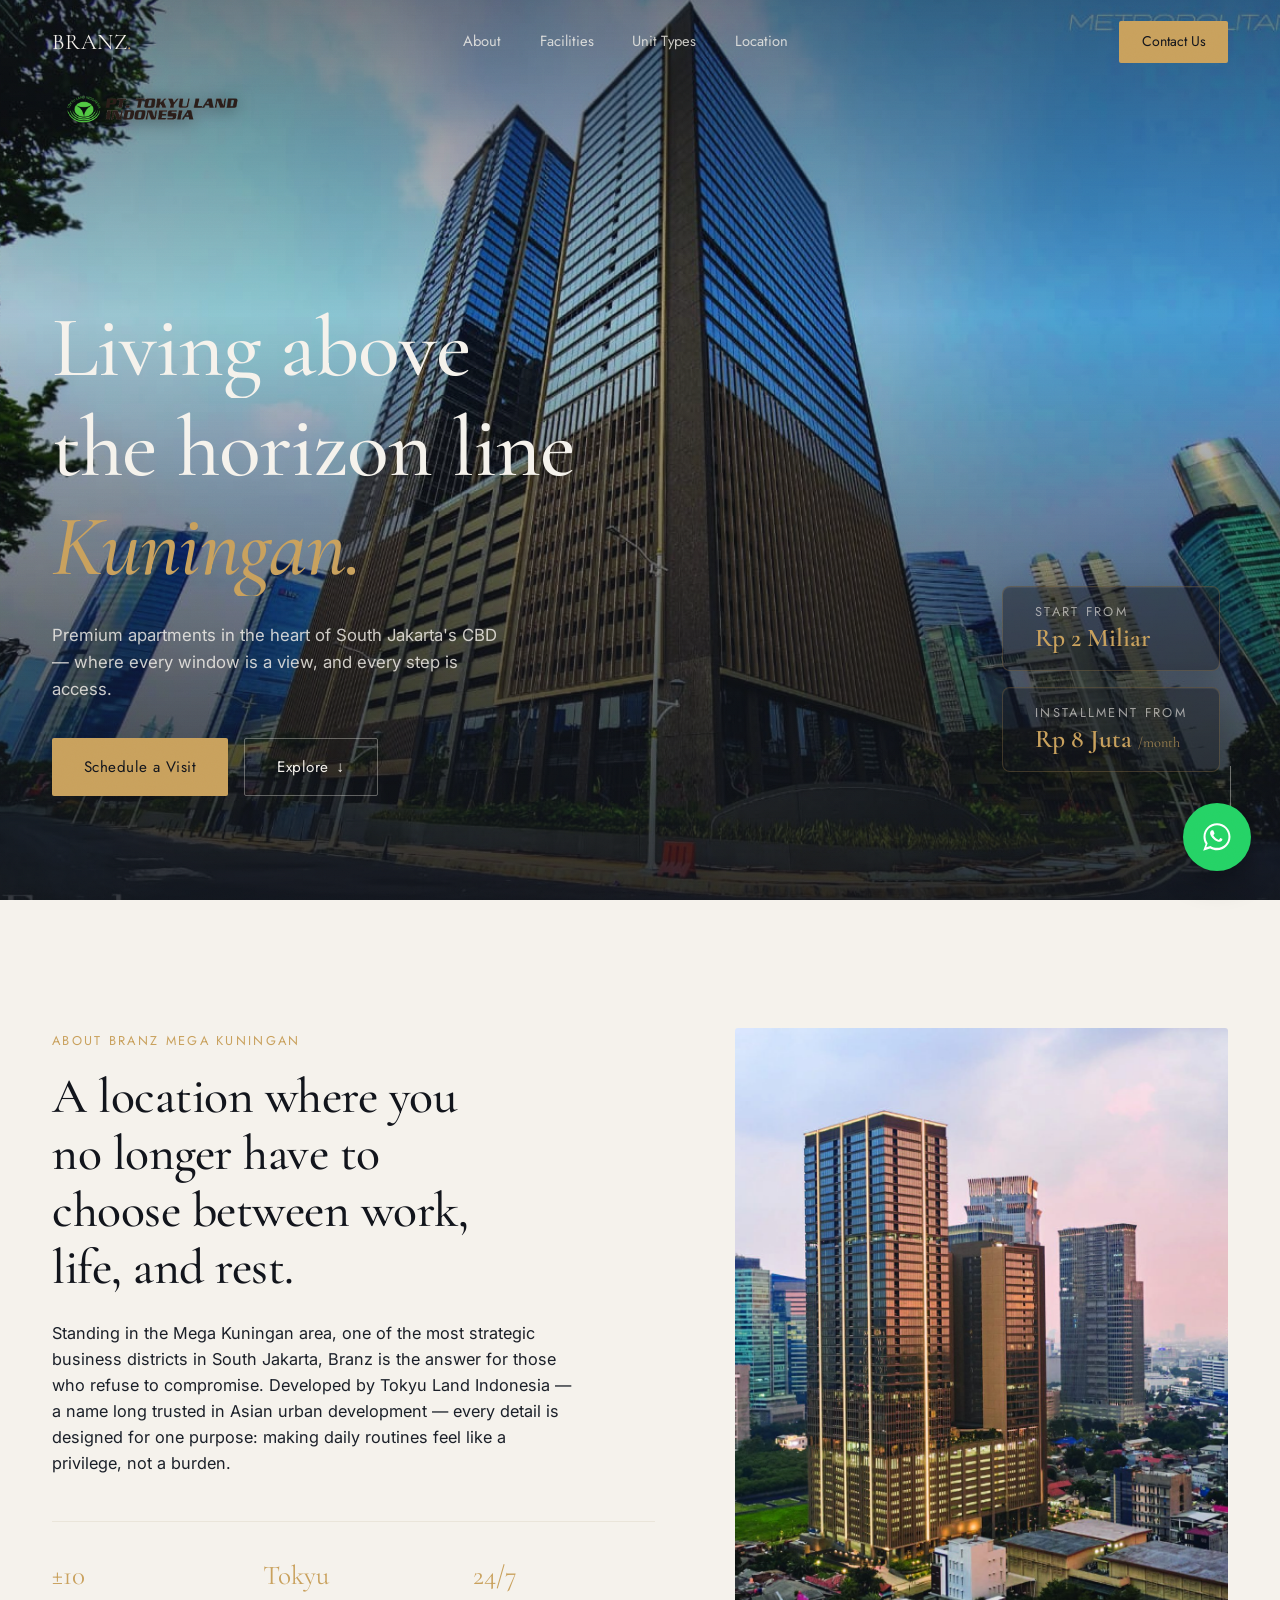
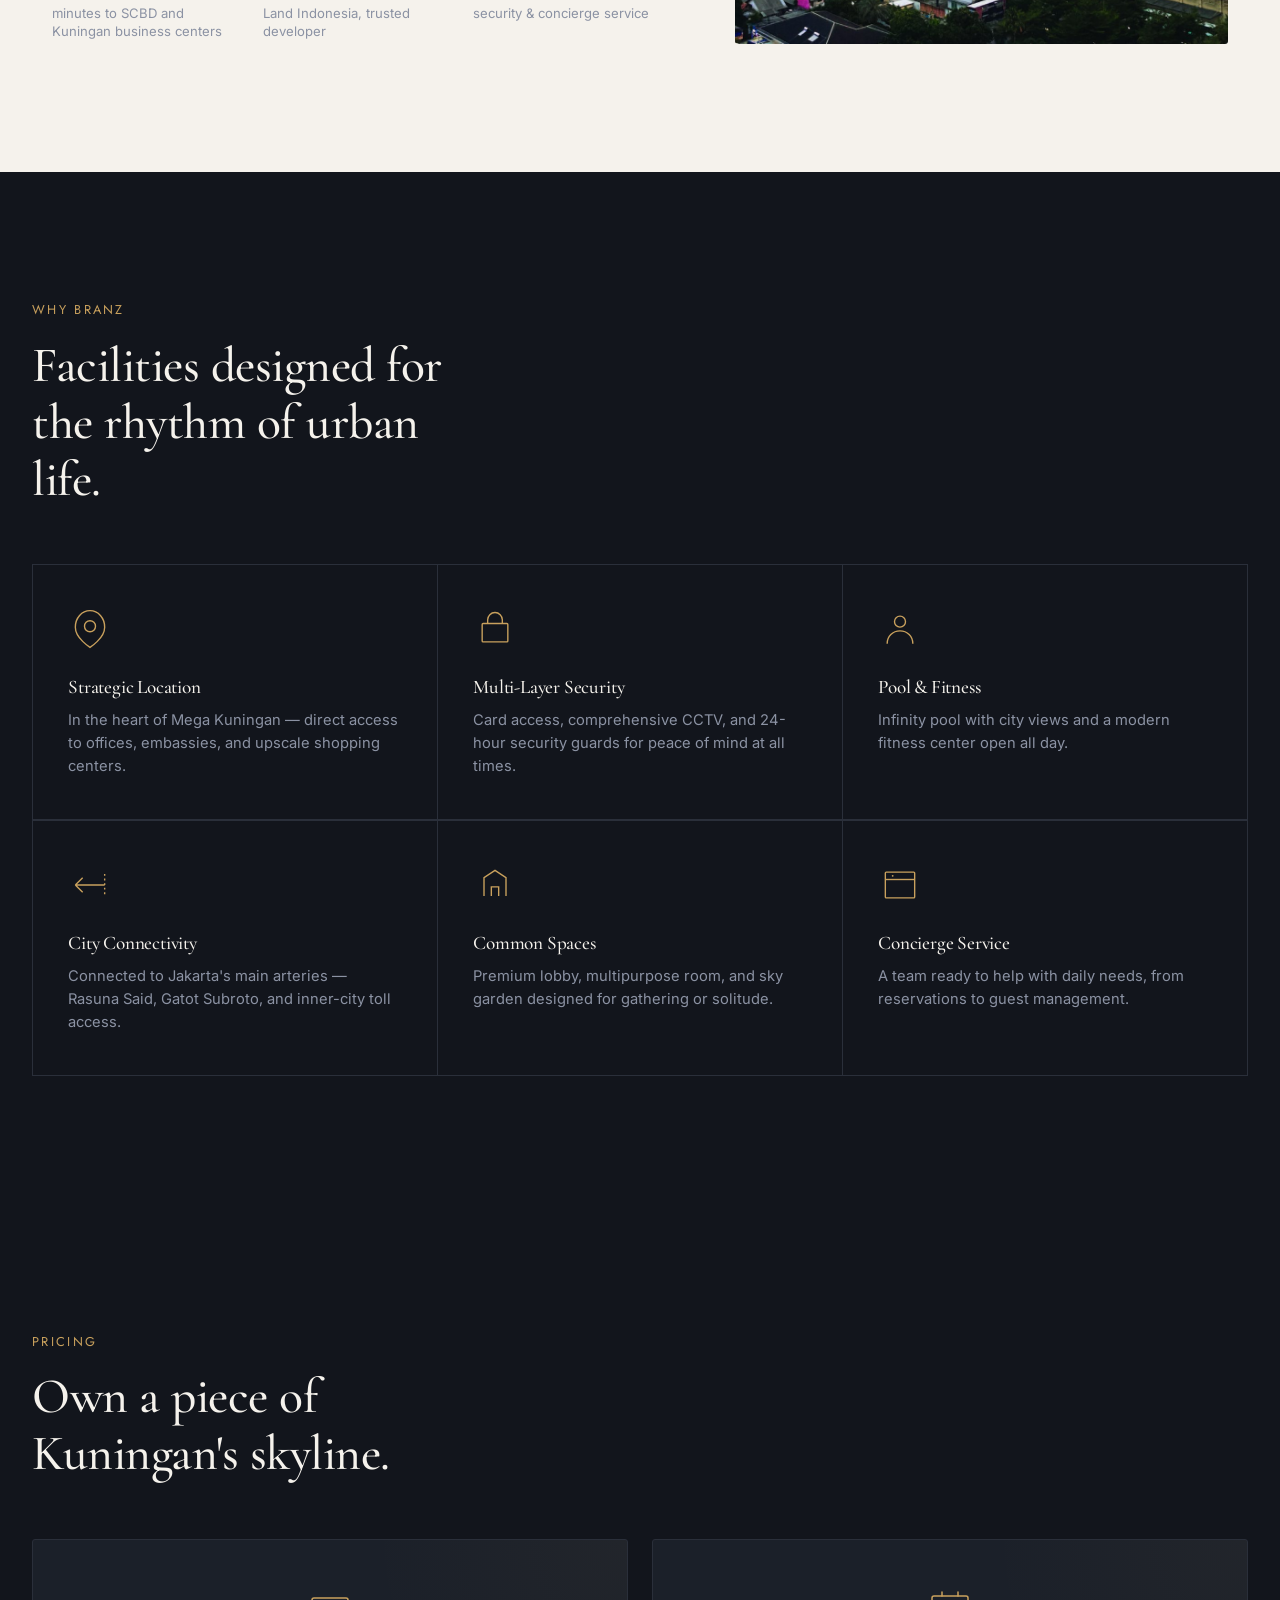
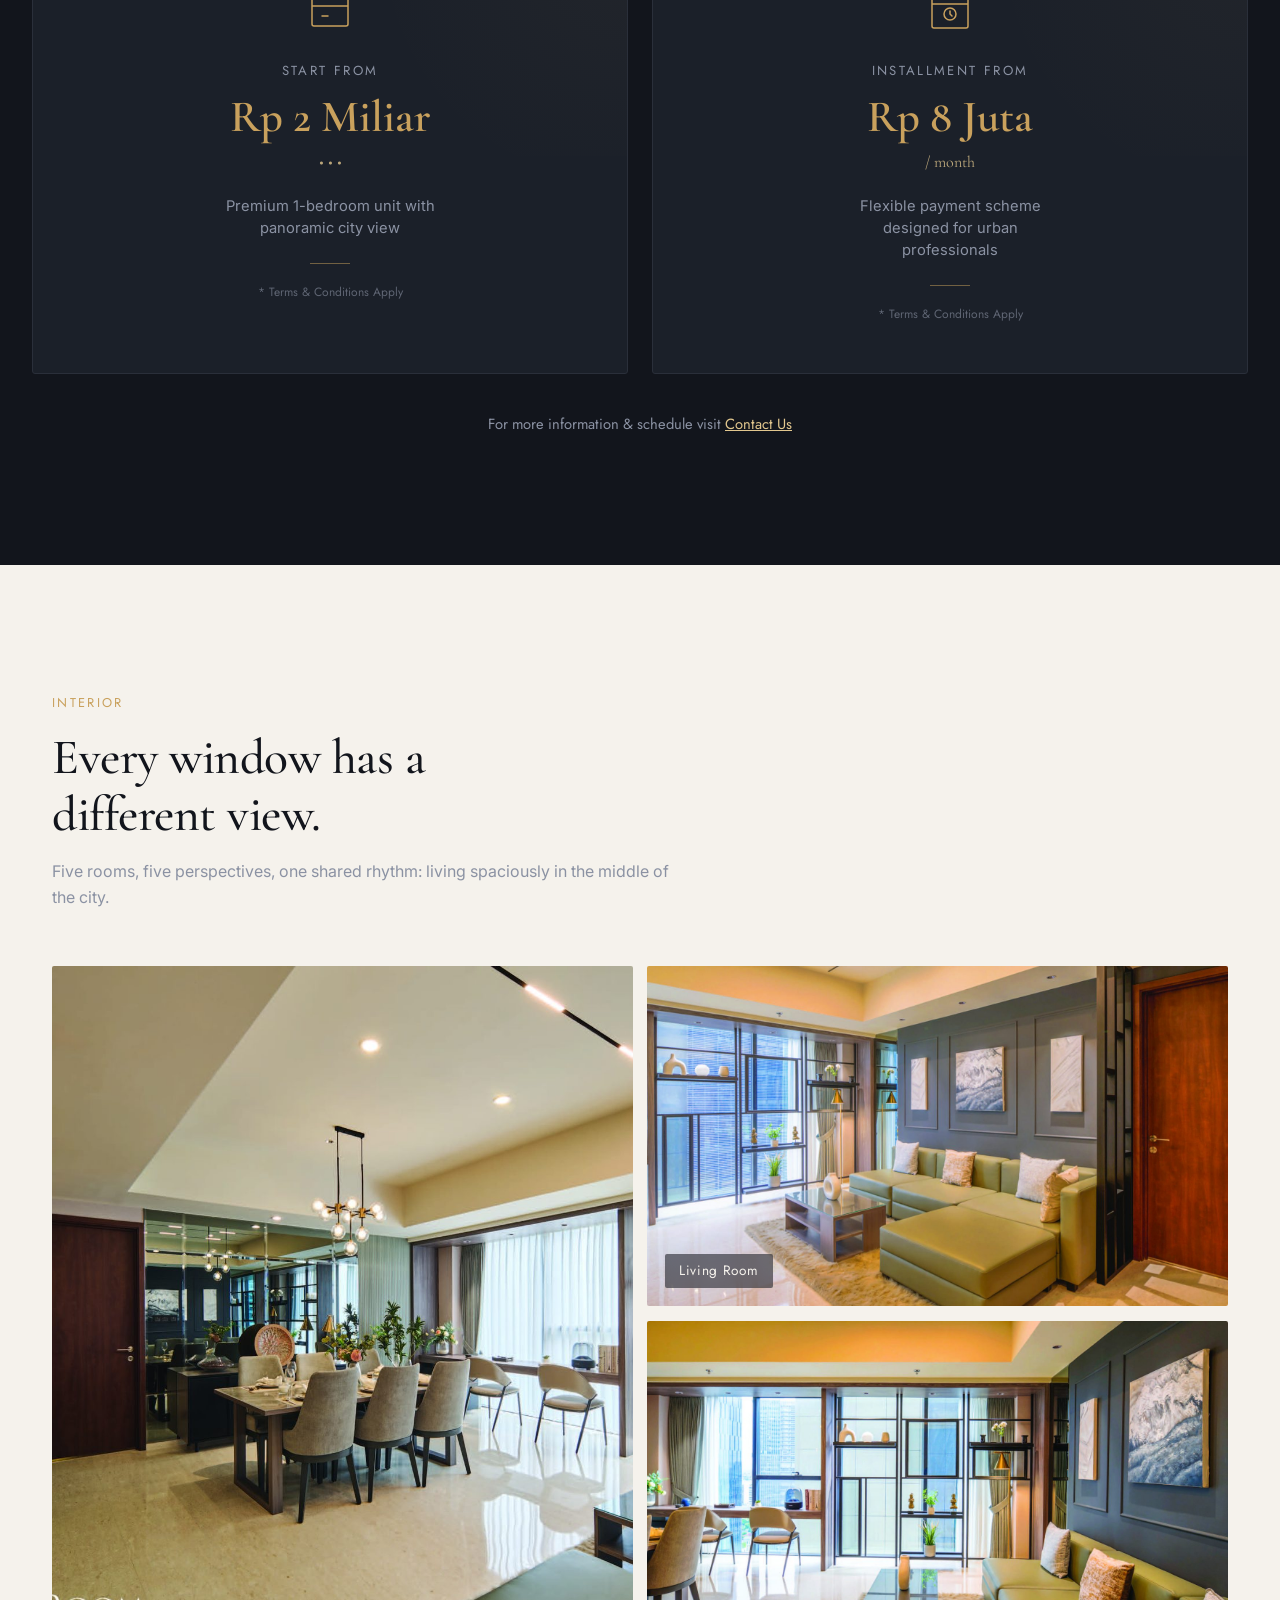
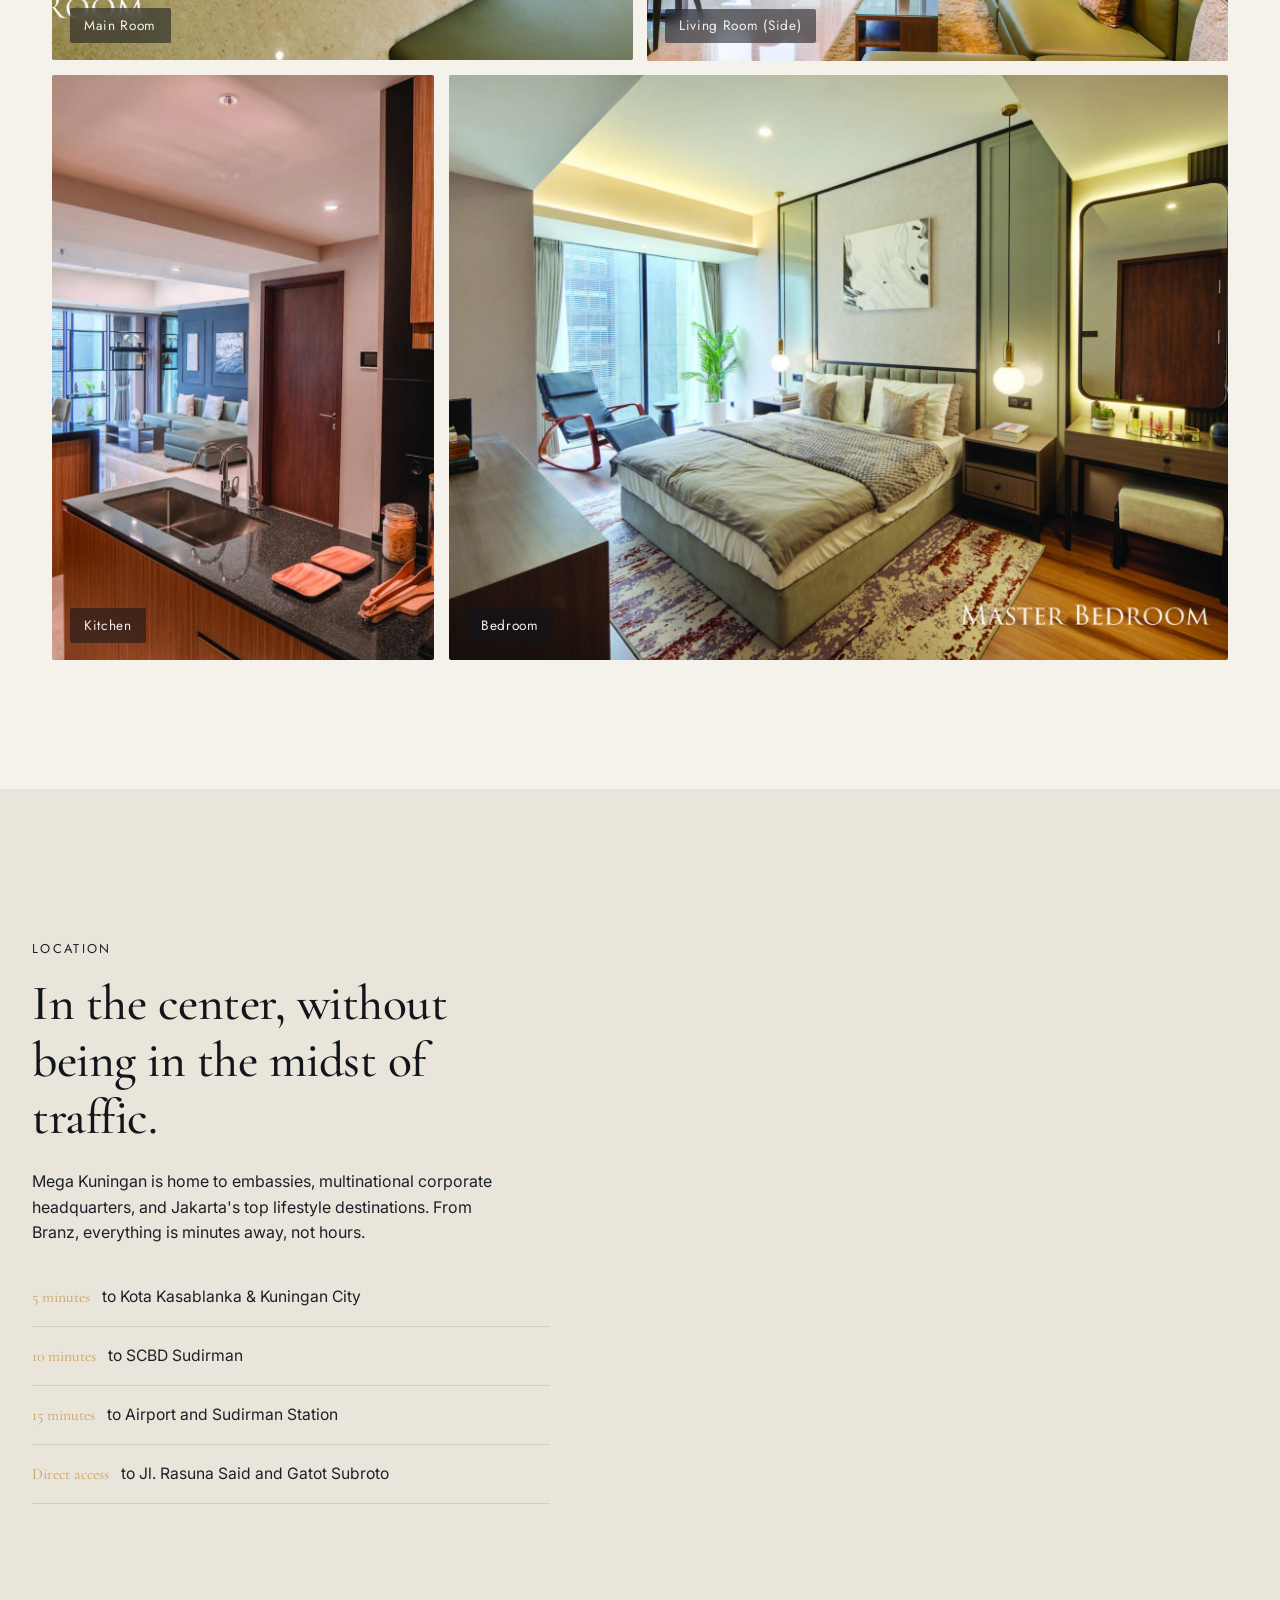
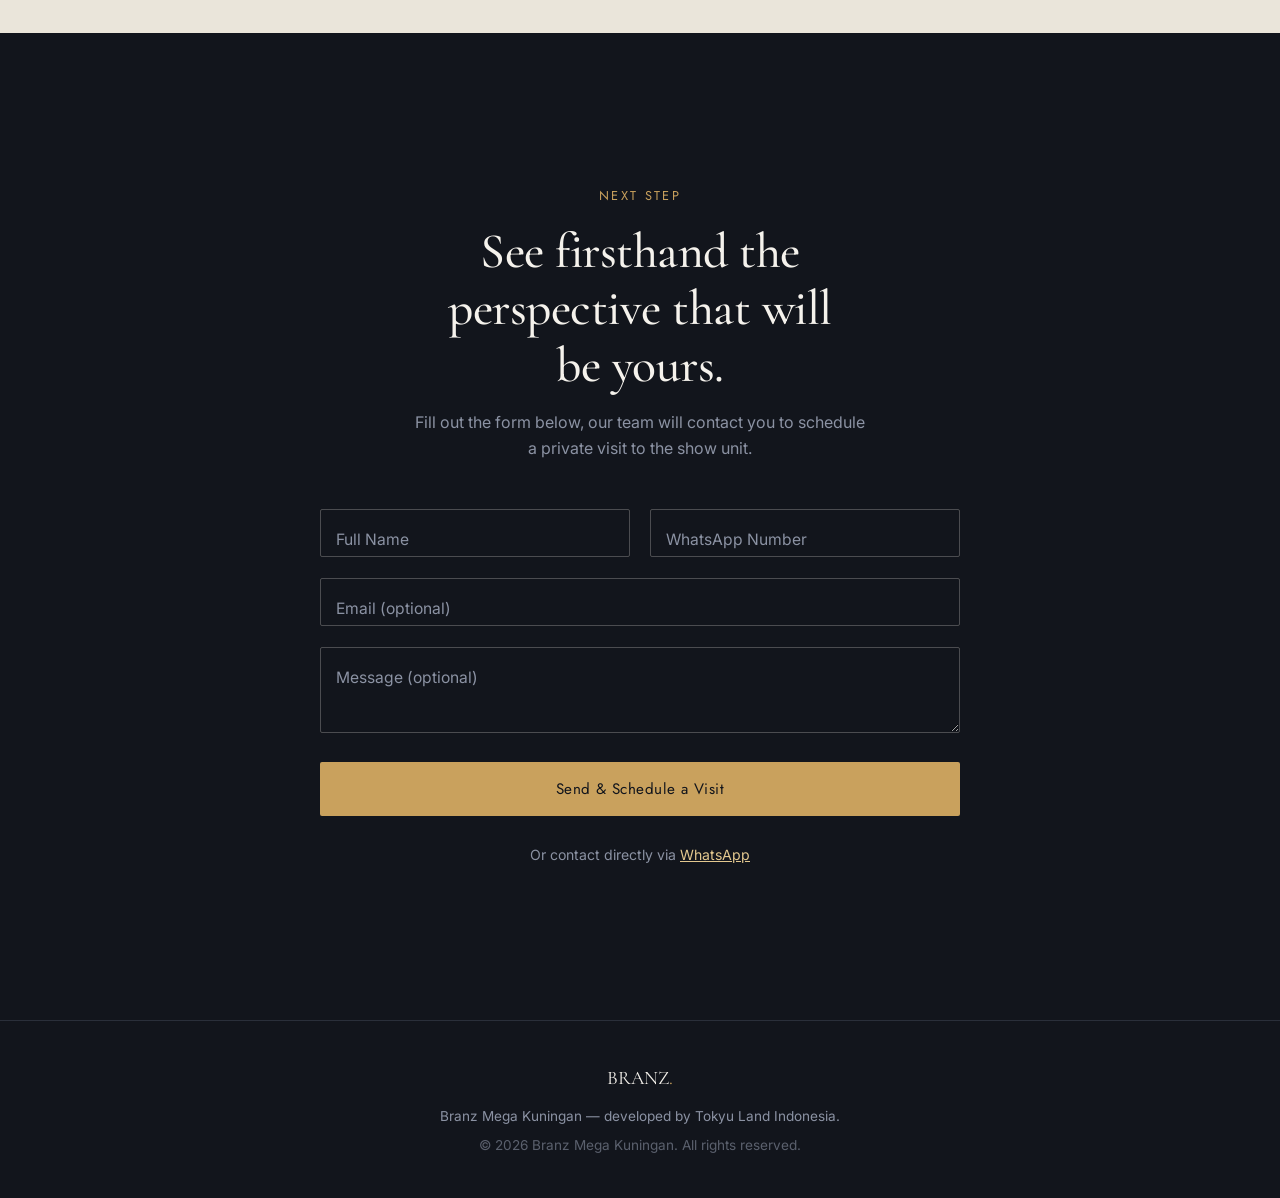
==== commit dc5e3942: "style: contact us button text on pricing section" ====
--- a/index.html
+++ b/index.html
@@ -364,6 +364,7 @@
             <p class="pricing-cta">* Terms &amp; Conditions Apply</p>
           </div>
         </div>
+        <p class="pricing-footnote">For more information &amp; schedule visit <a href="https://wa.me/6281290246038" target="_blank" rel="noopener">Contact Us</a></p>
       </section>
 
       <!-- GALLERY / UNIT TYPES — signature "window" -->
--- a/style.css
+++ b/style.css
@@ -614,6 +614,21 @@
   position: relative;
   z-index: 1;
 }
+.pricing-footnote {
+  text-align: center;
+  margin-top: 2.5rem;
+  font-size: 0.92rem;
+  color: var(--slate);
+  font-family: var(--font-utility);
+}
+.pricing-footnote a {
+  color: var(--brass-soft);
+  text-decoration: underline;
+  transition: color 0.3s;
+}
+.pricing-footnote a:hover {
+  color: var(--brass);
+}
 
 /* ===================================================
    UNITS — window gallery signature
@@ -844,18 +859,18 @@
 =================================================== */
 .fab-wa {
   position: fixed;
-  bottom: 1.6rem; right: 1.6rem;
-  width: 56px; height: 56px;
+  bottom: 1.8rem; right: 1.8rem;
+  width: 68px; height: 68px;
   background: #25D366;
   color: white;
   border-radius: 50%;
   display: flex; align-items: center; justify-content: center;
-  box-shadow: 0 8px 24px rgba(0,0,0,0.25);
+  box-shadow: 0 8px 32px rgba(0,0,0,0.3);
   z-index: 90;
   transition: transform 0.3s var(--ease);
 }
 .fab-wa:hover { transform: scale(1.08); }
-.fab-wa svg { width: 28px; height: 28px; }
+.fab-wa svg { width: 34px; height: 34px; }
 
 /* ===================================================
    RESPONSIVE
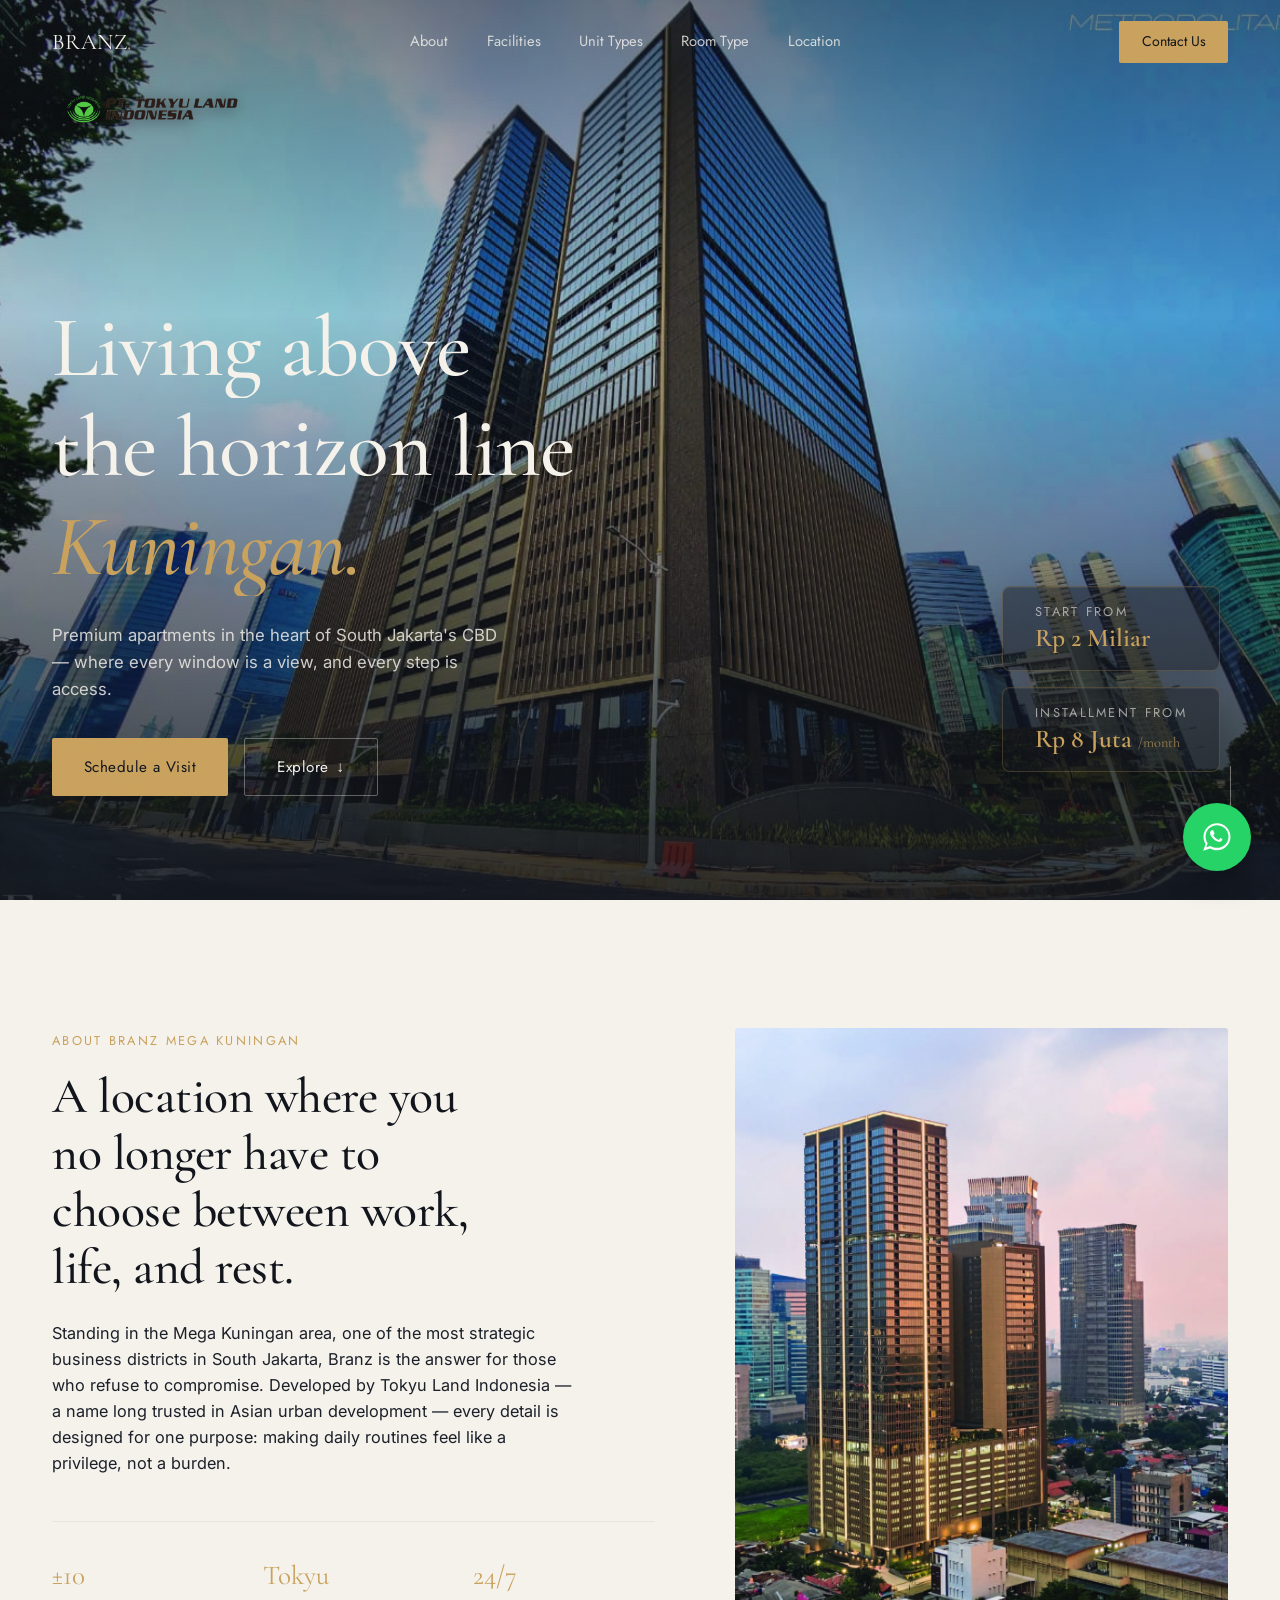
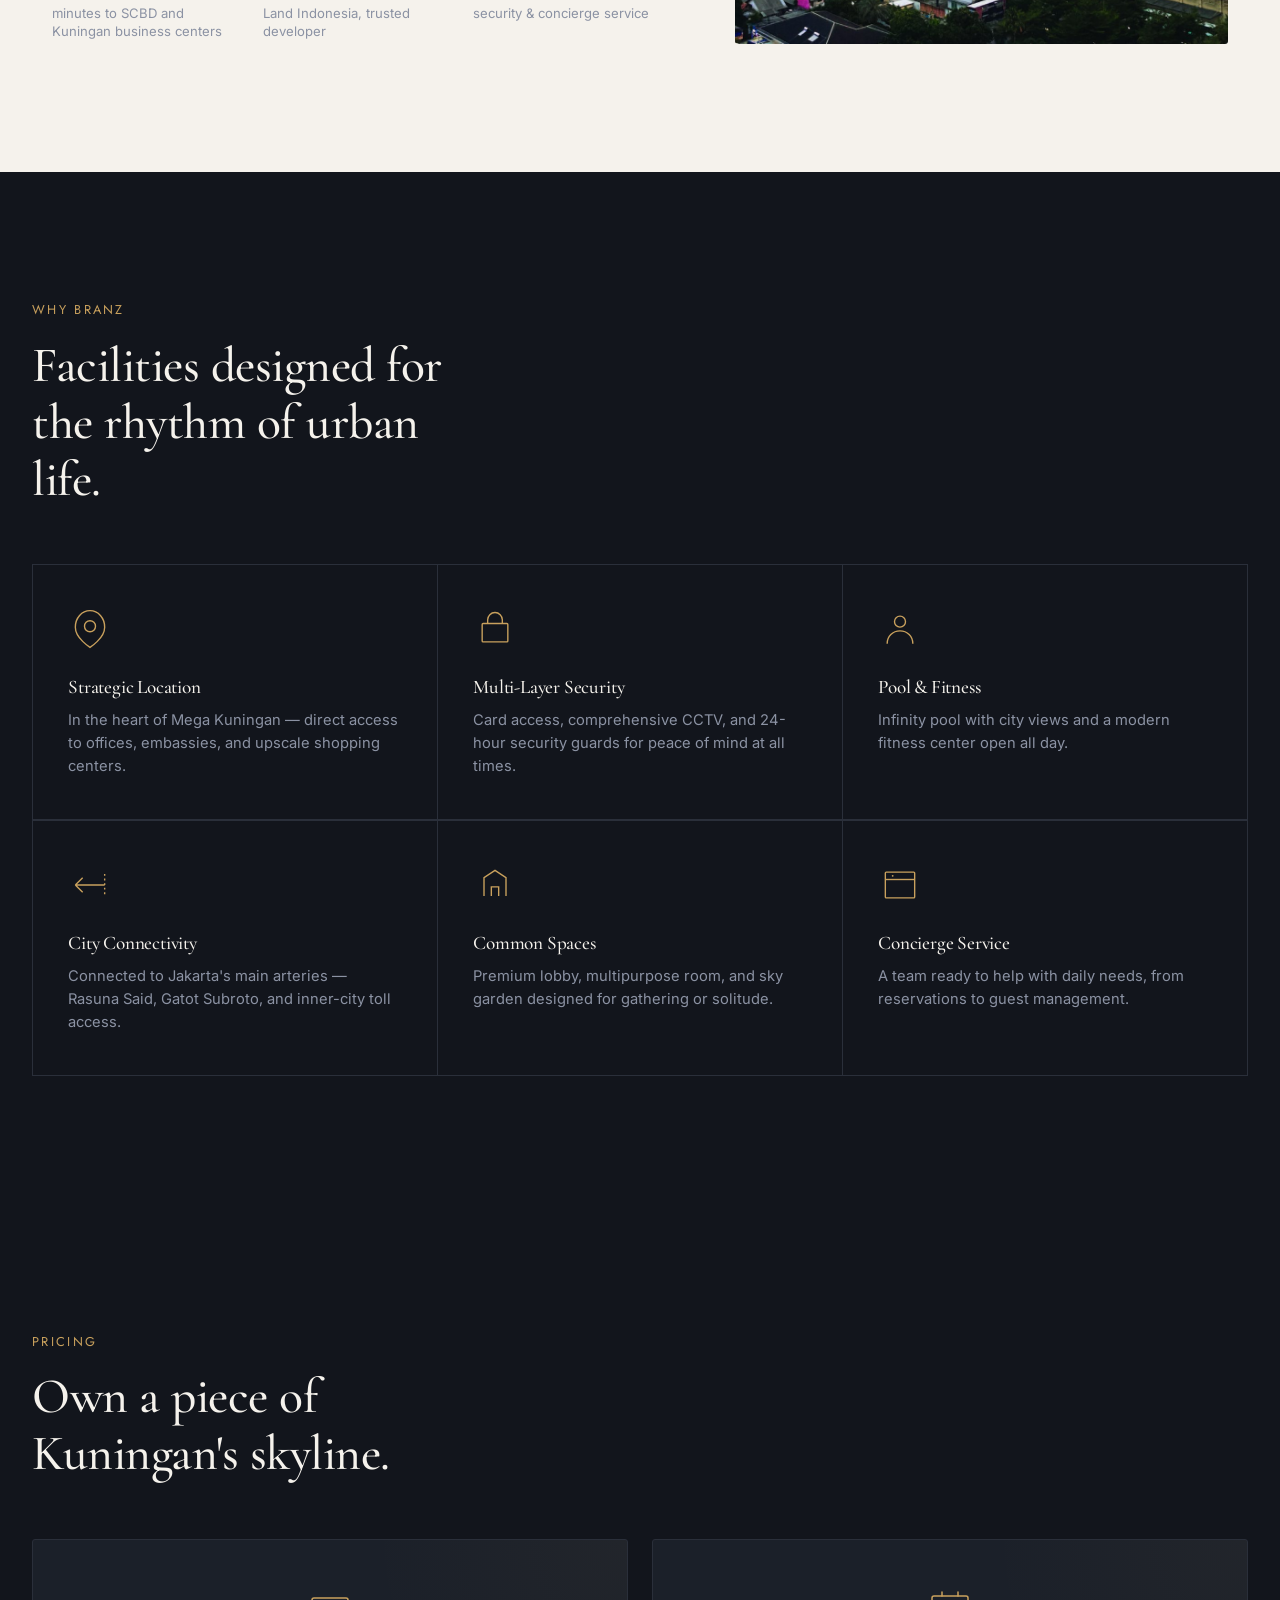
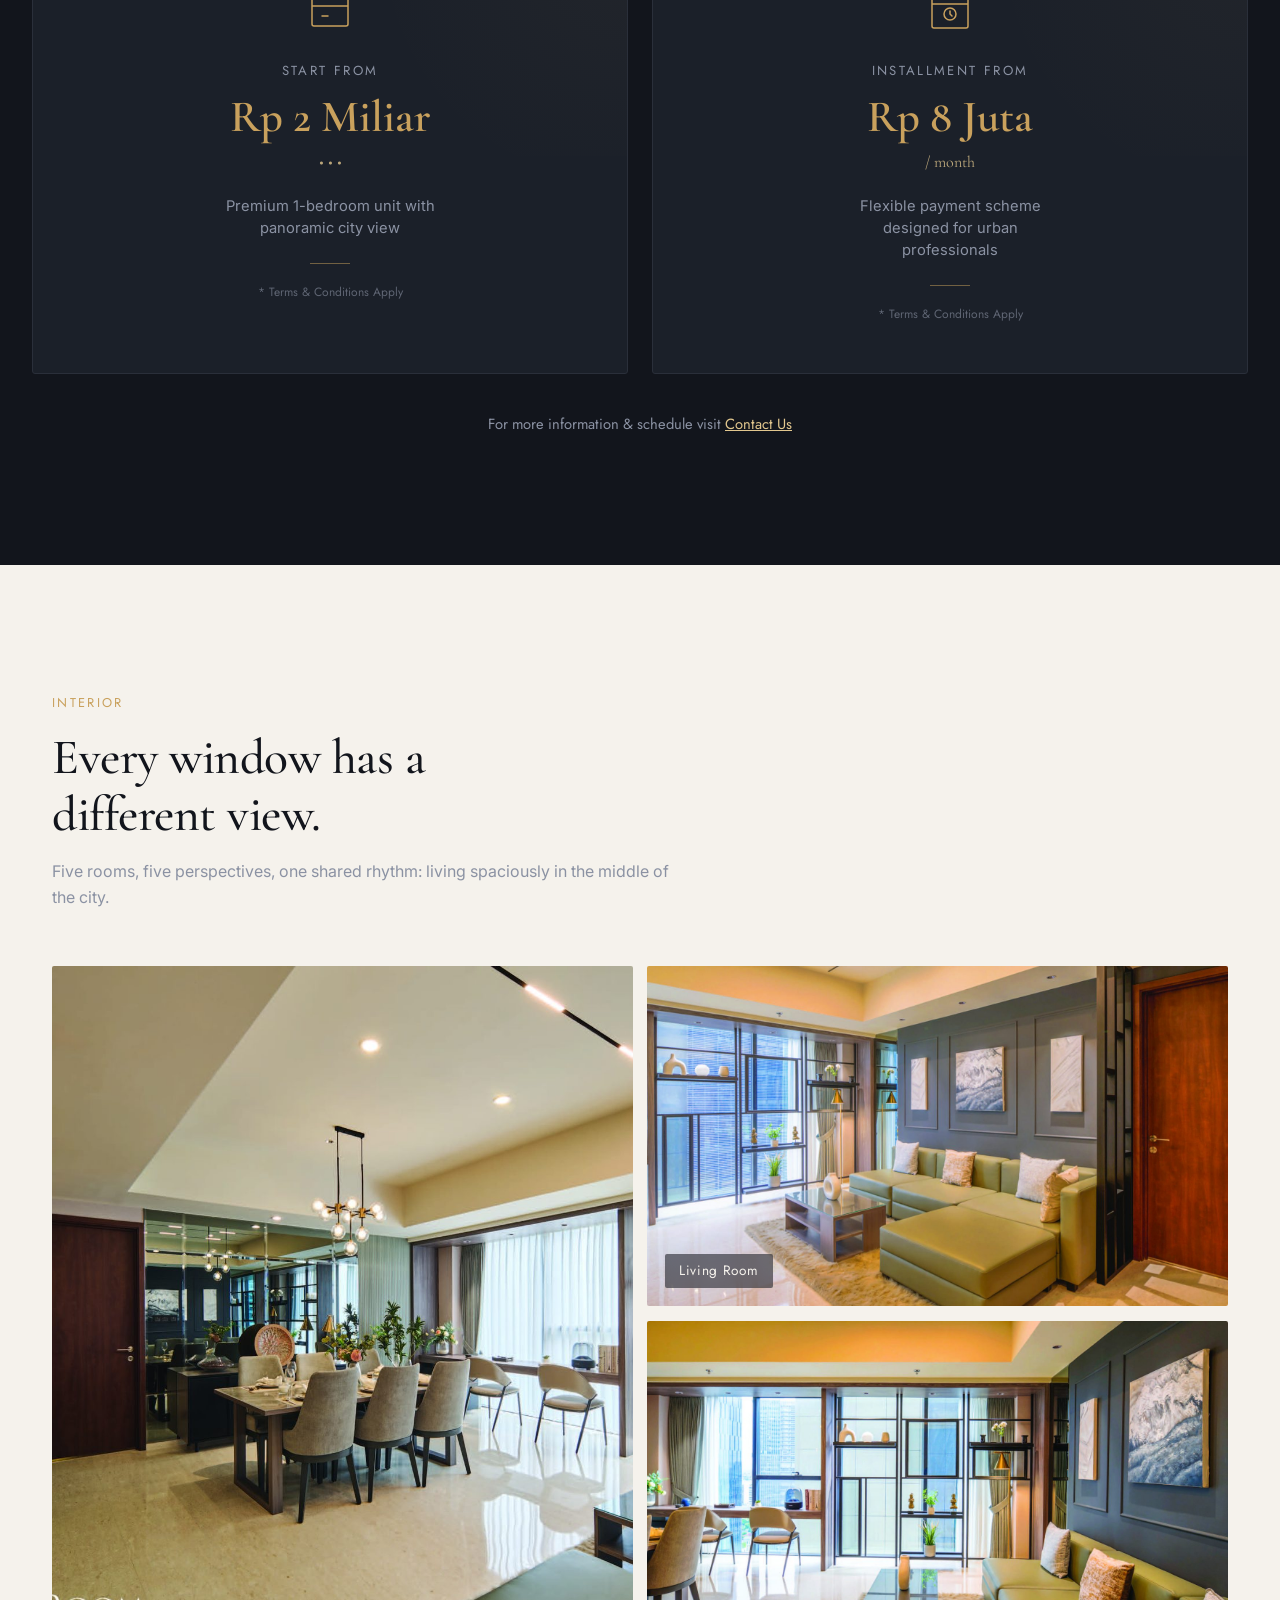
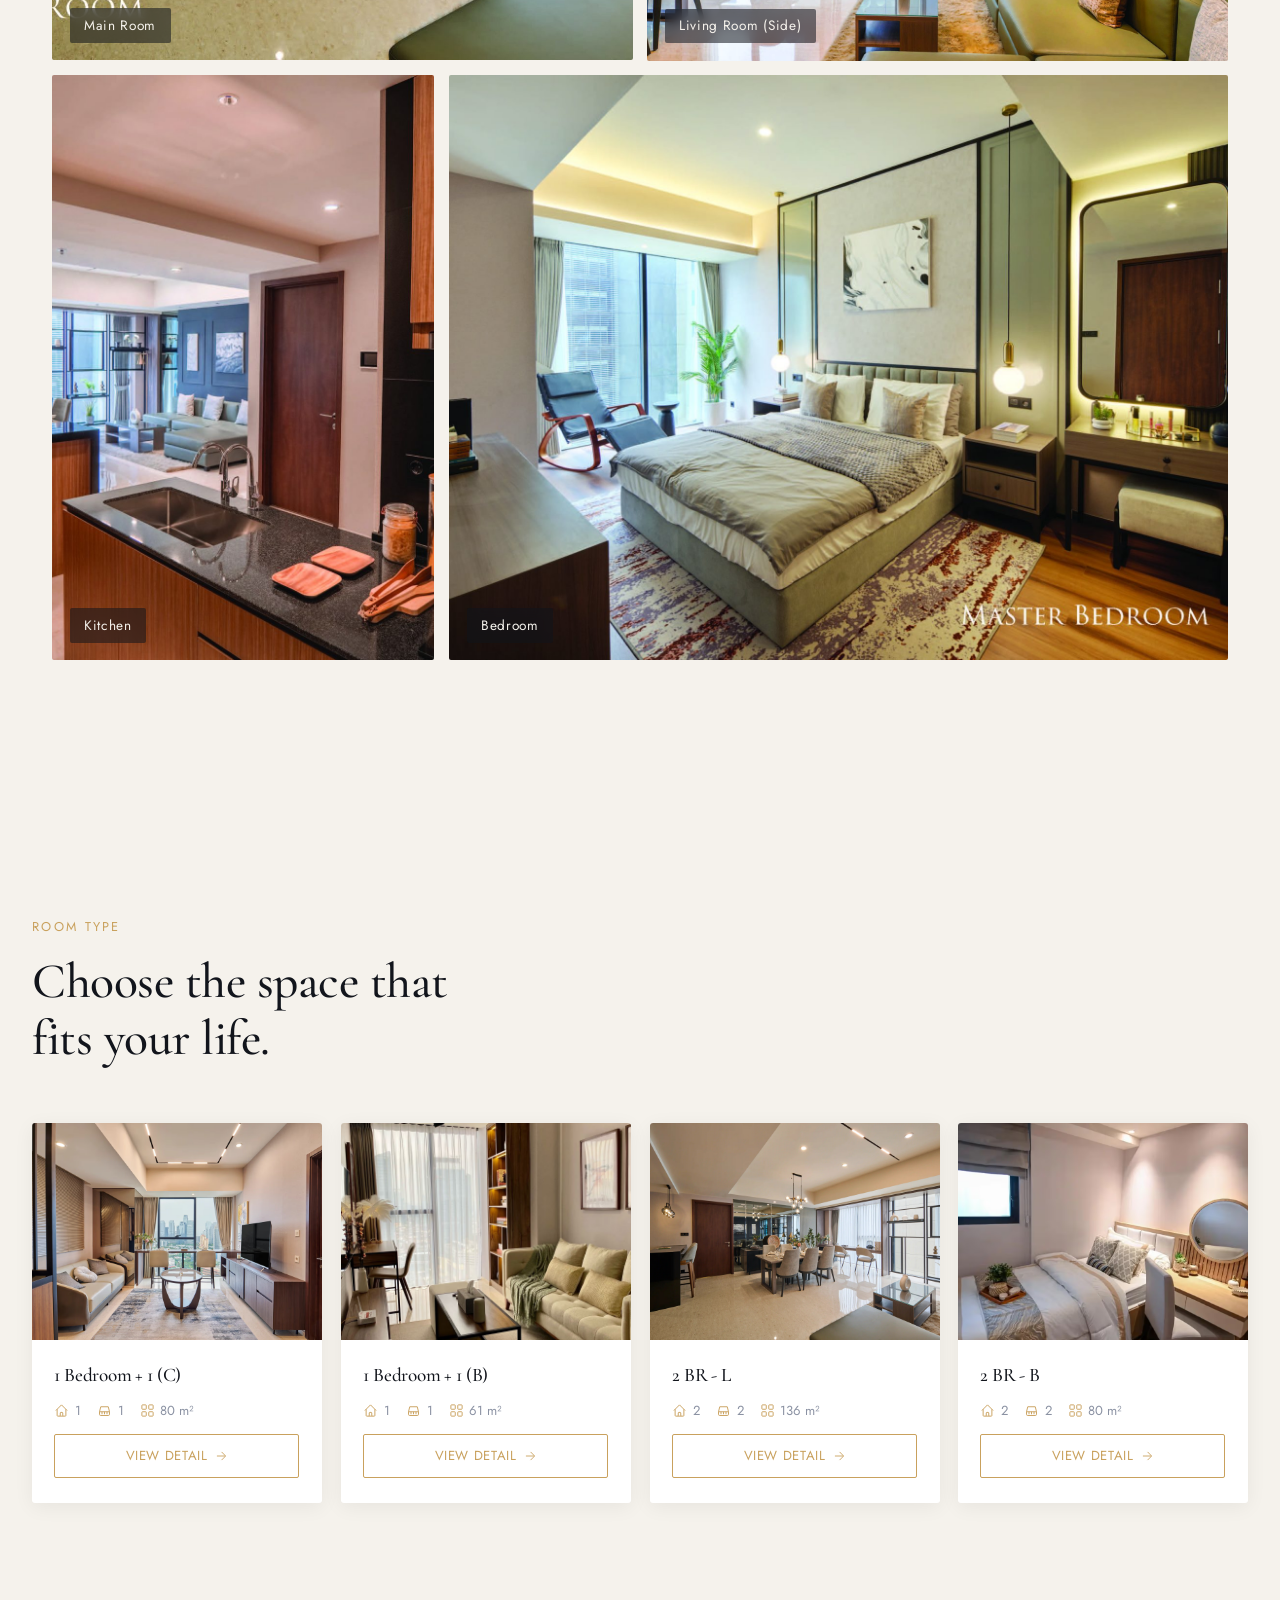
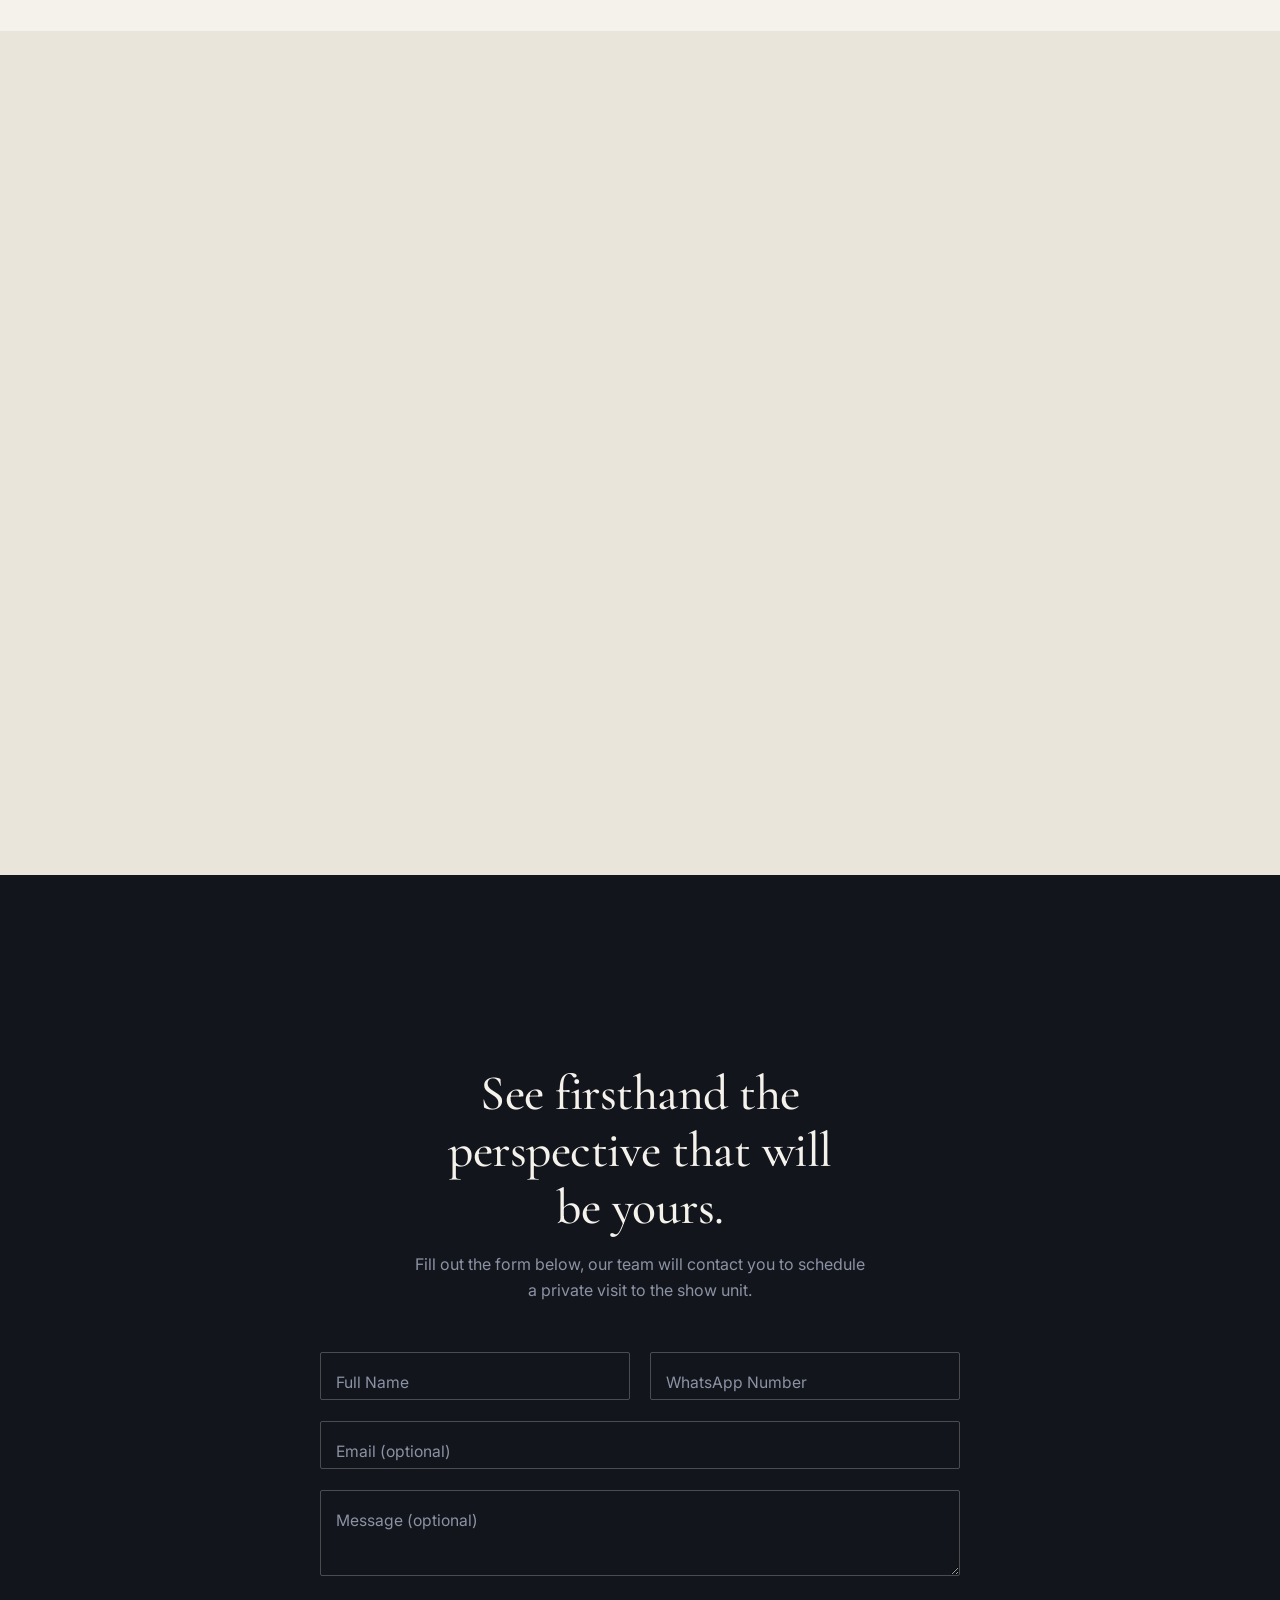
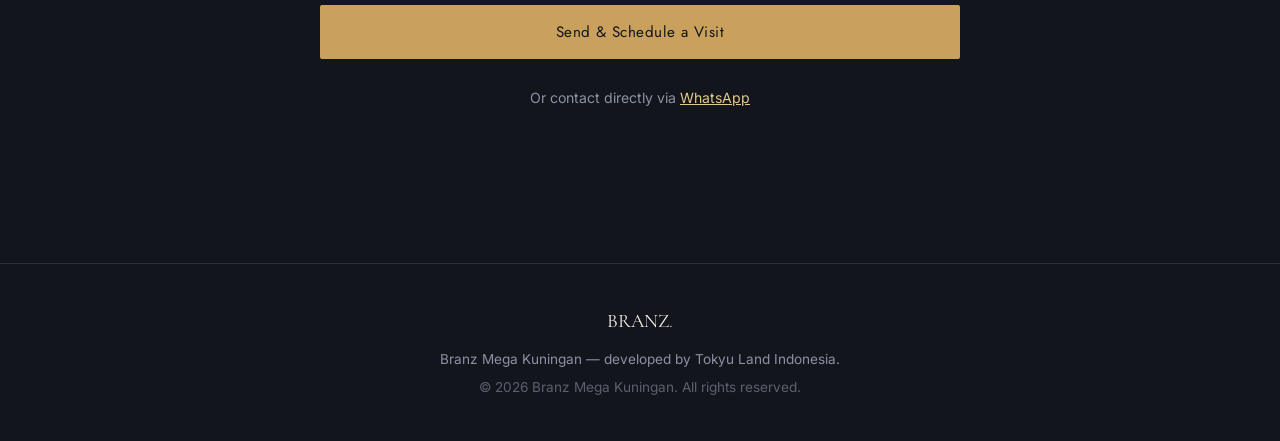
==== commit 71d3b8ba: "feat: add a room type section" ====
--- a/index.html
+++ b/index.html
@@ -62,6 +62,7 @@
           <a href="#about">About</a>
           <a href="#facilities">Facilities</a>
           <a href="#units">Unit Types</a>
+          <a href="#room-type">Room Type</a>
           <a href="#location">Location</a>
         </div>
         <a href="#contact" class="nav-cta">Contact Us</a>
@@ -78,6 +79,7 @@
         <a href="#about">About</a>
         <a href="#facilities">Facilities</a>
         <a href="#units">Unit Types</a>
+        <a href="#room-type">Room Type</a>
         <a href="#location">Location</a>
         <a href="#contact" class="nav-mobile-cta">Contact Us</a>
       </div>
@@ -421,6 +423,15 @@
         </div>
       </section>
 
+      <!-- ROOM TYPE -->
+      <section class="room-type" id="room-type">
+        <div class="room-type-head">
+          <p class="section-eyebrow reveal-up">Room Type</p>
+          <h2 class="reveal-up">Choose the space that fits your life.</h2>
+        </div>
+        <div class="room-type-grid" id="roomTypeGrid"></div>
+      </section>
+
       <!-- LOCATION -->
       <section class="location" id="location">
         <div class="location-grid">
@@ -537,6 +548,27 @@
         </p>
       </div>
     </footer>
+
+    <!-- ROOM TYPE MODAL -->
+    <div class="modal-overlay" id="roomModal">
+      <div class="modal">
+        <button class="modal-close" id="modalClose" aria-label="Close modal">
+          <svg viewBox="0 0 24 24" fill="none" stroke="currentColor" stroke-width="1.5"><path d="M18 6 6 18M6 6l12 12"/></svg>
+        </button>
+        <div class="modal-carousel" id="modalCarousel">
+          <div class="modal-carousel-track" id="modalTrack"></div>
+          <button class="modal-arrow modal-arrow--prev" id="modalPrev" aria-label="Previous image">
+            <svg viewBox="0 0 24 24" fill="none" stroke="currentColor" stroke-width="1.5"><path d="m15 18-6-6 6-6"/></svg>
+          </button>
+          <button class="modal-arrow modal-arrow--next" id="modalNext" aria-label="Next image">
+            <svg viewBox="0 0 24 24" fill="none" stroke="currentColor" stroke-width="1.5"><path d="m9 18 6-6-6-6"/></svg>
+          </button>
+          <div class="modal-counter" id="modalCounter"></div>
+          <div class="modal-dots" id="modalDots"></div>
+        </div>
+        <div class="modal-info" id="modalInfo"></div>
+      </div>
+    </div>
 
     <a
       href="https://wa.me/6281290246038"
--- a/style.css
+++ b/style.css
@@ -698,6 +698,364 @@
 .window-frame.is-visible .window-label {
   opacity: 1;
   transform: translateY(0);
+}
+
+/* ===================================================
+   ROOM TYPE
+=================================================== */
+.room-type {
+  background: var(--paper);
+  padding: clamp(5rem, 10vw, 9rem) 2rem;
+}
+.room-type-head {
+  max-width: 1240px;
+  margin: 0 auto 3.5rem;
+}
+.room-type-grid {
+  max-width: 1240px;
+  margin: 0 auto;
+  display: grid;
+  grid-template-columns: repeat(4, 1fr);
+  gap: 1.2rem;
+}
+.room-card {
+  position: relative;
+  background: var(--white);
+  border-radius: 3px;
+  overflow: hidden;
+  cursor: pointer;
+  transition: transform 0.5s var(--ease), box-shadow 0.5s var(--ease);
+  box-shadow: 0 4px 20px rgba(0,0,0,0.06);
+  display: flex;
+  flex-direction: column;
+}
+.room-card:hover {
+  transform: translateY(-6px);
+  box-shadow: 0 16px 48px rgba(0,0,0,0.1);
+}
+.room-card-thumb {
+  position: relative;
+  aspect-ratio: 4/3;
+  overflow: hidden;
+}
+.room-card-thumb img {
+  width: 100%;
+  height: 100%;
+  object-fit: cover;
+  transition: transform 0.7s var(--ease);
+}
+.room-card:hover .room-card-thumb img {
+  transform: scale(1.06);
+}
+.room-card-body {
+  padding: 1.4rem 1.4rem 1.6rem;
+  flex: 1;
+  display: flex;
+  flex-direction: column;
+  gap: 0.8rem;
+}
+.room-card-name {
+  font-family: var(--font-display);
+  font-size: 1.2rem;
+  font-weight: 500;
+  color: var(--ink);
+  line-height: 1.3;
+}
+.room-stats {
+  display: flex;
+  gap: 1rem;
+  flex-wrap: wrap;
+}
+.room-stat {
+  display: flex;
+  align-items: center;
+  gap: 0.35rem;
+  font-size: 0.82rem;
+  color: var(--slate);
+  font-family: var(--font-utility);
+}
+.room-stat svg {
+  width: 15px;
+  height: 15px;
+  color: var(--brass);
+  flex-shrink: 0;
+}
+.room-btn {
+  margin-top: auto;
+  display: inline-flex;
+  align-items: center;
+  justify-content: center;
+  gap: 0.4rem;
+  padding: 0.7rem 1.2rem;
+  font-family: var(--font-utility);
+  font-size: 0.82rem;
+  letter-spacing: 0.05em;
+  text-transform: uppercase;
+  color: var(--brass);
+  border: 1px solid var(--brass);
+  border-radius: 2px;
+  background: transparent;
+  transition: all 0.35s var(--ease);
+  cursor: pointer;
+}
+.room-btn:hover {
+  background: var(--brass);
+  color: var(--ink);
+}
+.room-btn svg {
+  width: 14px;
+  height: 14px;
+  transition: transform 0.3s var(--ease);
+}
+.room-btn:hover svg {
+  transform: translateX(3px);
+}
+
+/* ===================================================
+   ROOM TYPE MODAL
+=================================================== */
+.modal-overlay {
+  position: fixed;
+  inset: 0;
+  z-index: 200;
+  background: rgba(18,21,28,0.85);
+  backdrop-filter: blur(12px);
+  -webkit-backdrop-filter: blur(12px);
+  display: flex;
+  align-items: center;
+  justify-content: center;
+  opacity: 0;
+  pointer-events: none;
+  transition: opacity 0.4s var(--ease);
+  padding: 2rem;
+}
+.modal-overlay.open {
+  opacity: 1;
+  pointer-events: auto;
+}
+.modal {
+  position: relative;
+  display: flex;
+  max-width: 1100px;
+  width: 100%;
+  max-height: 85vh;
+  background: var(--ink-soft);
+  border: 1px solid var(--ink-line);
+  border-radius: 4px;
+  overflow: hidden;
+  transform: translateY(30px) scale(0.97);
+  transition: transform 0.5s var(--ease);
+}
+.modal-overlay.open .modal {
+  transform: translateY(0) scale(1);
+}
+.modal-close {
+  position: absolute;
+  top: 1rem;
+  right: 1rem;
+  z-index: 10;
+  width: 36px;
+  height: 36px;
+  display: flex;
+  align-items: center;
+  justify-content: center;
+  background: rgba(18,21,28,0.6);
+  border: 1px solid rgba(245,242,236,0.15);
+  border-radius: 50%;
+  color: var(--paper);
+  cursor: pointer;
+  transition: background 0.3s, border-color 0.3s;
+}
+.modal-close:hover {
+  background: rgba(18,21,28,0.8);
+  border-color: var(--brass);
+}
+.modal-close svg {
+  width: 18px;
+  height: 18px;
+}
+.modal-carousel {
+  position: relative;
+  width: 60%;
+  min-height: 400px;
+  background: var(--ink);
+}
+.modal-carousel-track {
+  position: absolute;
+  inset: 0;
+}
+.modal-carousel-track img {
+  position: absolute;
+  inset: 0;
+  width: 100%;
+  height: 100%;
+  object-fit: cover;
+  opacity: 0;
+  transition: opacity 0.5s var(--ease);
+}
+.modal-carousel-track img.active {
+  opacity: 1;
+}
+.modal-carousel-track img.is-fasad {
+  object-fit: contain;
+  background: var(--ink);
+}
+.modal-arrow {
+  position: absolute;
+  top: 50%;
+  transform: translateY(-50%);
+  z-index: 5;
+  width: 40px;
+  height: 40px;
+  display: flex;
+  align-items: center;
+  justify-content: center;
+  background: rgba(18,21,28,0.5);
+  border: 1px solid rgba(245,242,236,0.12);
+  border-radius: 50%;
+  color: var(--paper);
+  cursor: pointer;
+  transition: background 0.3s, border-color 0.3s;
+}
+.modal-arrow:hover {
+  background: rgba(18,21,28,0.8);
+  border-color: var(--brass);
+}
+.modal-arrow svg {
+  width: 20px;
+  height: 20px;
+}
+.modal-arrow--prev { left: 1rem; }
+.modal-arrow--next { right: 1rem; }
+.modal-counter {
+  position: absolute;
+  bottom: 1rem;
+  left: 1rem;
+  z-index: 5;
+  font-family: var(--font-utility);
+  font-size: 0.8rem;
+  color: var(--paper);
+  background: rgba(18,21,28,0.6);
+  padding: 0.3rem 0.8rem;
+  border-radius: 2px;
+}
+.modal-dots {
+  position: absolute;
+  bottom: 1rem;
+  right: 1rem;
+  z-index: 5;
+  display: flex;
+  gap: 0.4rem;
+}
+.modal-dot {
+  width: 8px;
+  height: 8px;
+  border-radius: 50%;
+  background: rgba(245,242,236,0.3);
+  transition: background 0.3s;
+}
+.modal-dot.active {
+  background: var(--brass);
+}
+.modal-info {
+  width: 40%;
+  padding: 2.5rem 2rem;
+  overflow-y: auto;
+  color: var(--paper);
+}
+.modal-info-name {
+  font-family: var(--font-display);
+  font-size: 1.6rem;
+  font-weight: 500;
+  color: var(--paper);
+  margin-bottom: 0.3rem;
+}
+.modal-info-eyebrow {
+  font-family: var(--font-utility);
+  font-size: 0.72rem;
+  letter-spacing: 0.18em;
+  text-transform: uppercase;
+  color: var(--brass);
+  margin-bottom: 0.2rem;
+}
+.modal-info-price-label {
+  font-family: var(--font-utility);
+  font-size: 0.75rem;
+  letter-spacing: 0.12em;
+  text-transform: uppercase;
+  color: var(--slate);
+  margin-top: 1.2rem;
+  margin-bottom: 0.2rem;
+}
+.modal-info-price {
+  font-family: var(--font-display);
+  font-size: 1.5rem;
+  font-weight: 600;
+  color: var(--brass);
+  margin-bottom: 1.2rem;
+}
+.modal-info-stats {
+  display: grid;
+  grid-template-columns: repeat(3, 1fr);
+  gap: 0.8rem;
+  padding: 1rem 0;
+  border-top: 1px solid var(--ink-line);
+  border-bottom: 1px solid var(--ink-line);
+  margin-bottom: 1.2rem;
+}
+.modal-info-stat {
+  text-align: center;
+}
+.modal-info-stat svg {
+  width: 18px;
+  height: 18px;
+  color: var(--brass);
+  margin-bottom: 0.3rem;
+}
+.modal-info-stat-value {
+  font-family: var(--font-display);
+  font-size: 1.1rem;
+  color: var(--paper);
+}
+.modal-info-stat-label {
+  font-family: var(--font-utility);
+  font-size: 0.7rem;
+  color: var(--slate);
+  text-transform: uppercase;
+  letter-spacing: 0.08em;
+}
+.modal-info-specs {
+  margin-top: 0.5rem;
+}
+.modal-info-specs-title {
+  font-family: var(--font-utility);
+  font-size: 0.75rem;
+  letter-spacing: 0.12em;
+  text-transform: uppercase;
+  color: var(--slate);
+  margin-bottom: 0.6rem;
+}
+.modal-info-specs-list {
+  display: flex;
+  flex-direction: column;
+  gap: 0.4rem;
+}
+.modal-info-specs-list li {
+  font-size: 0.82rem;
+  color: rgba(245,242,236,0.75);
+  padding-left: 0.8rem;
+  position: relative;
+  line-height: 1.4;
+}
+.modal-info-specs-list li::before {
+  content: '';
+  position: absolute;
+  left: 0;
+  top: 0.5em;
+  width: 3px;
+  height: 3px;
+  border-radius: 50%;
+  background: var(--brass);
 }
 
 /* ===================================================
@@ -888,6 +1246,11 @@
 
   .pricing-grid { grid-template-columns: 1fr; }
   .pricing-card { padding: 2.5rem 1.8rem; }
+
+  .room-type-grid { grid-template-columns: repeat(2, 1fr); }
+  .modal { flex-direction: column; max-height: 90vh; }
+  .modal-carousel { width: 100%; min-height: 280px; height: 40vh; }
+  .modal-info { width: 100%; padding: 1.5rem 1.4rem; }
 
   .window-gallery {
     grid-template-columns: repeat(2, 1fr);
@@ -939,9 +1302,13 @@
   .hero-pricing-unit {
     font-size: 0.8rem;
   }
-  .about, .units, .location, .cta { padding-left: 1.4rem; padding-right: 1.4rem; }
+  .about, .room-type, .units, .location, .cta { padding-left: 1.4rem; padding-right: 1.4rem; }
   .facilities { padding-left: 1.4rem; padding-right: 1.4rem; }
   .facilities-grid { grid-template-columns: 1fr; }
+  .room-type-grid { grid-template-columns: 1fr; }
+  .modal-overlay { padding: 1rem; }
+  .modal-carousel { min-height: 220px; height: 30vh; }
+  .modal-info-stats { grid-template-columns: repeat(3, 1fr); gap: 0.5rem; }
   .window-gallery { grid-template-columns: 1fr; grid-template-rows: repeat(5, 260px); }
   .window-frame { grid-column: span 1 !important; }
   .nav-inner { padding: 0 1.4rem; }
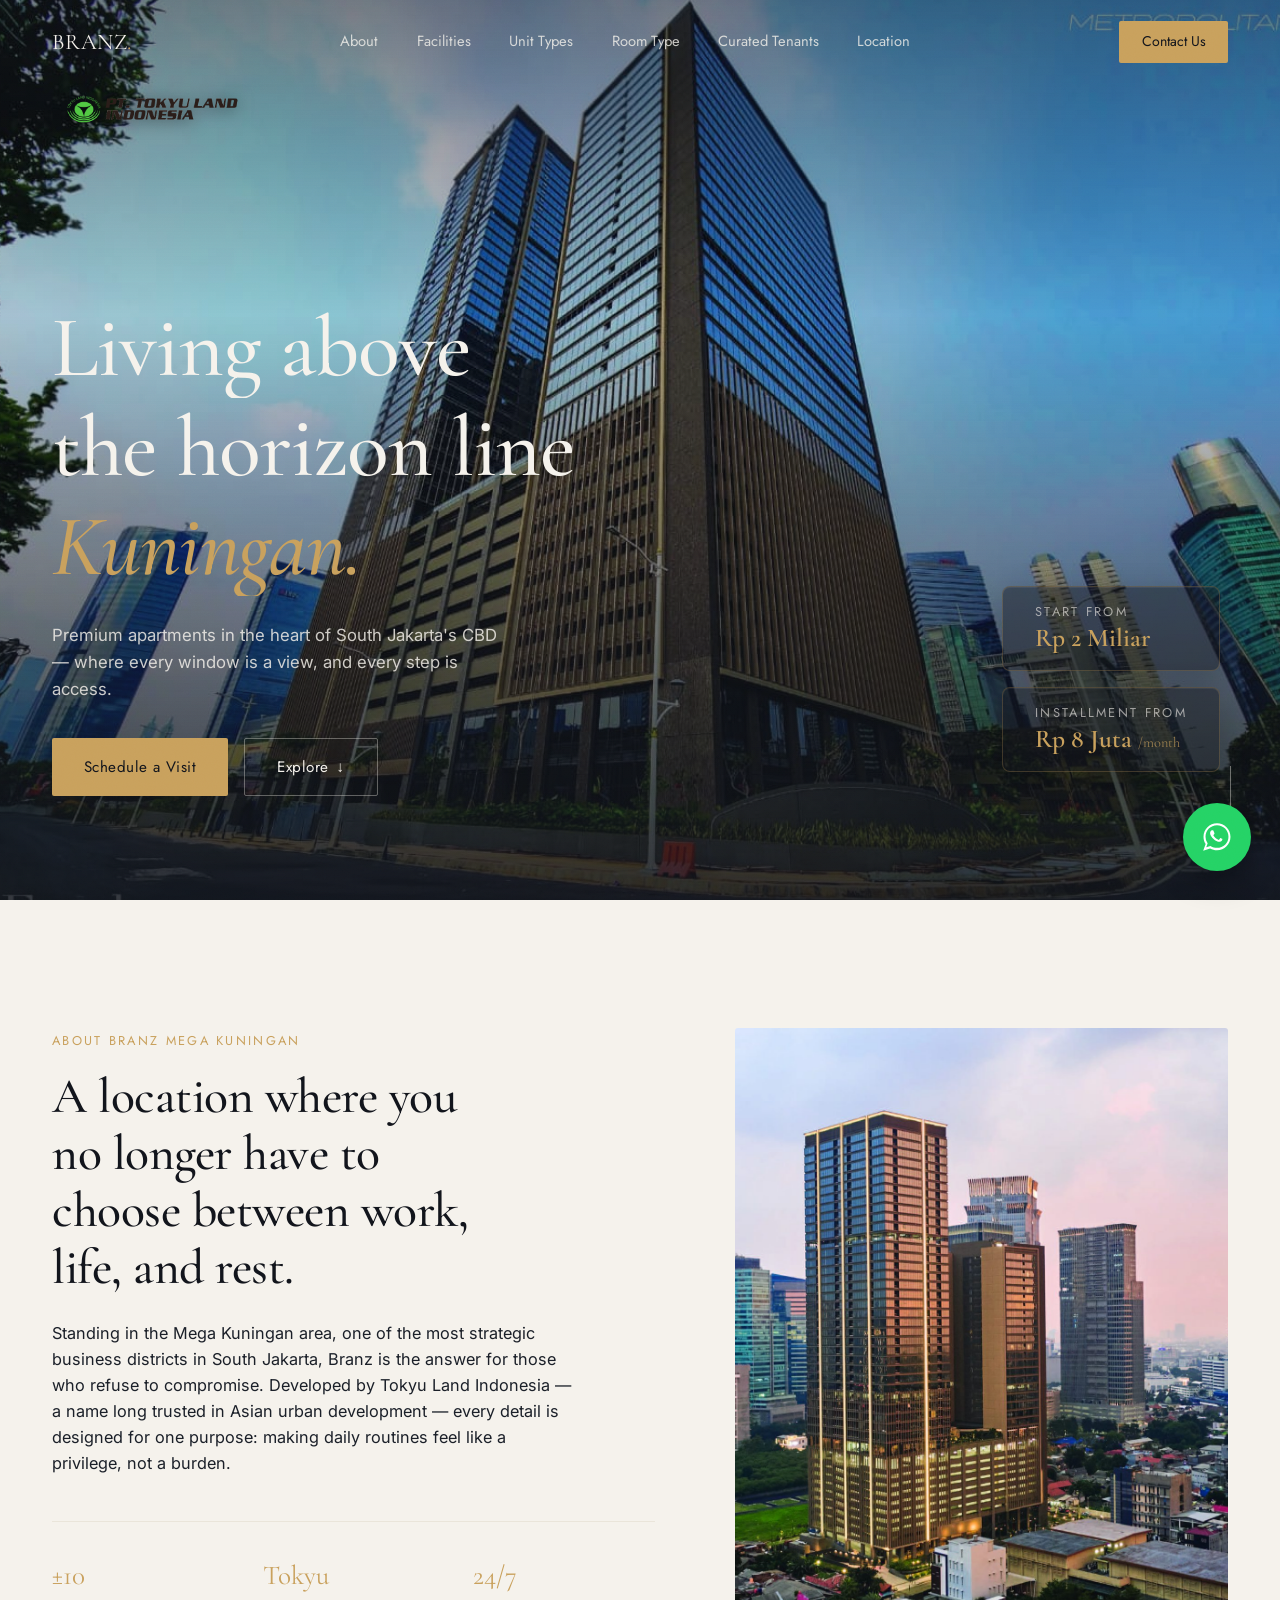
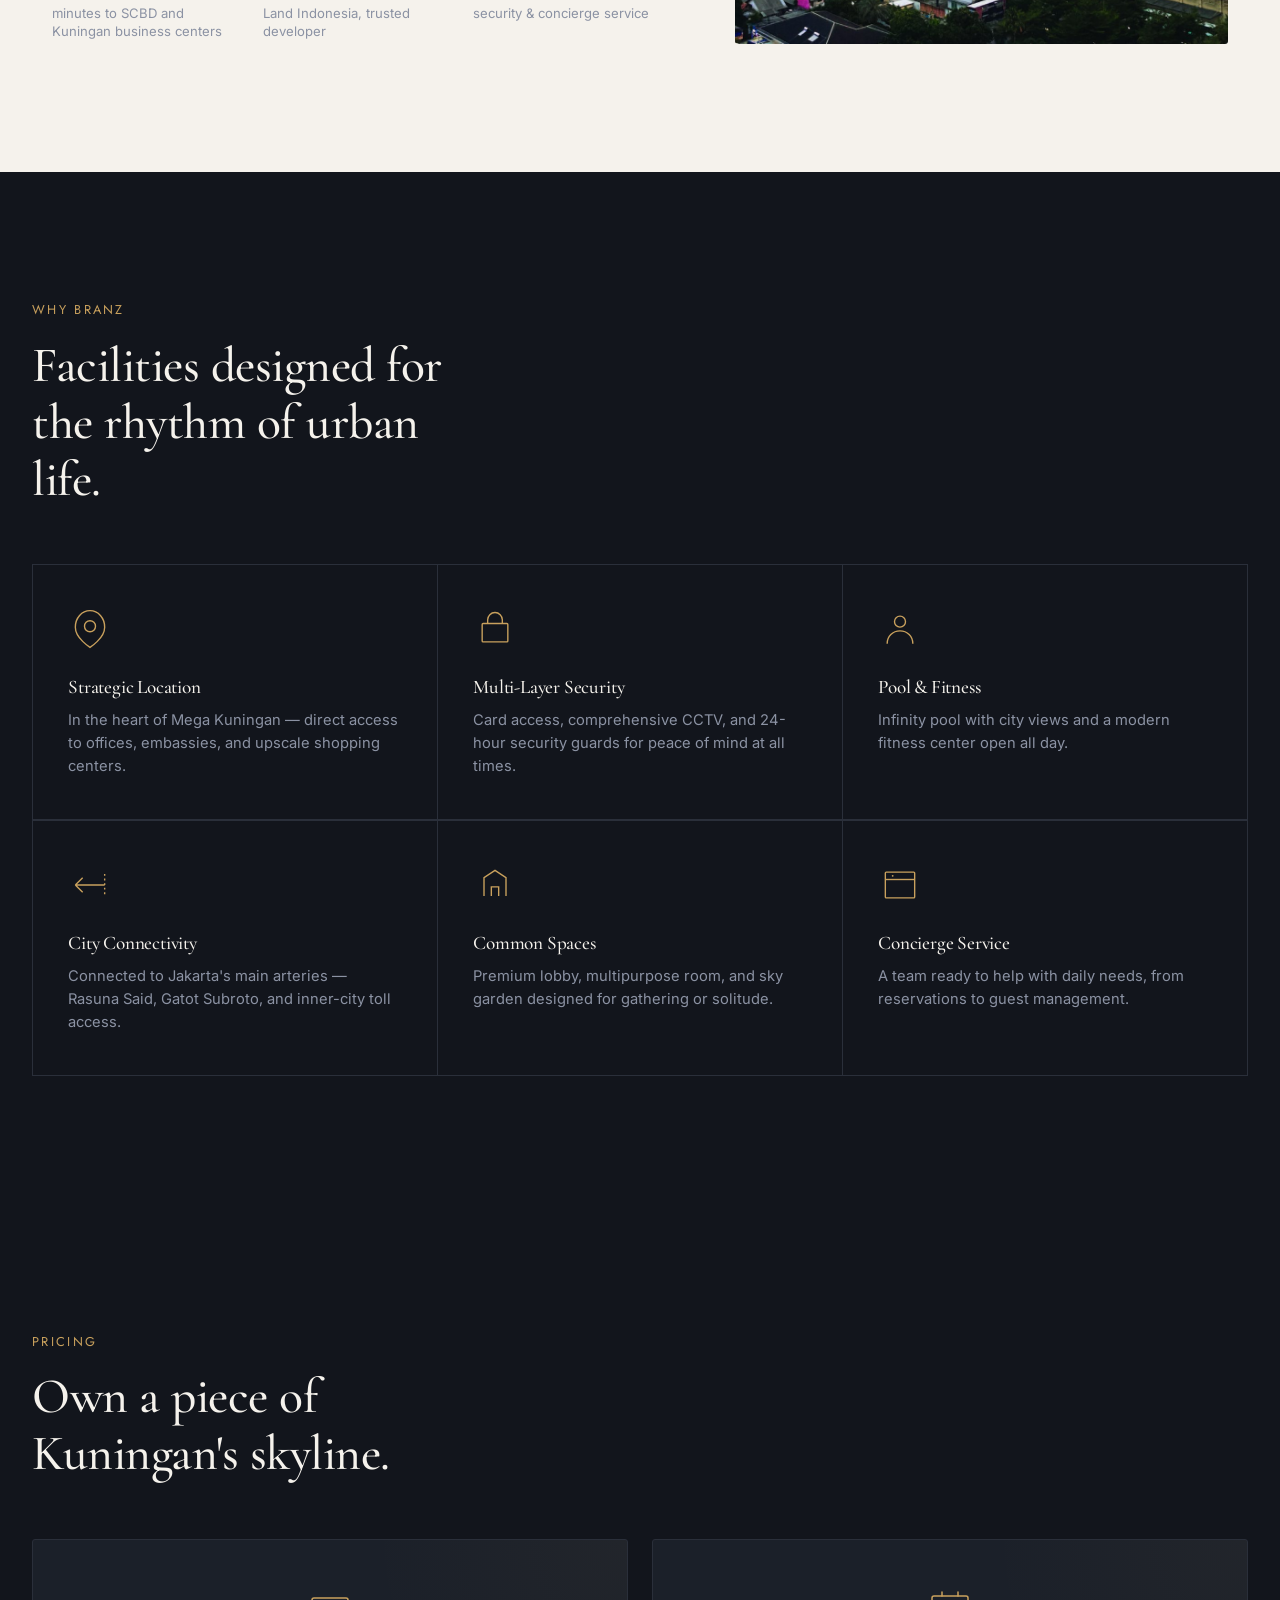
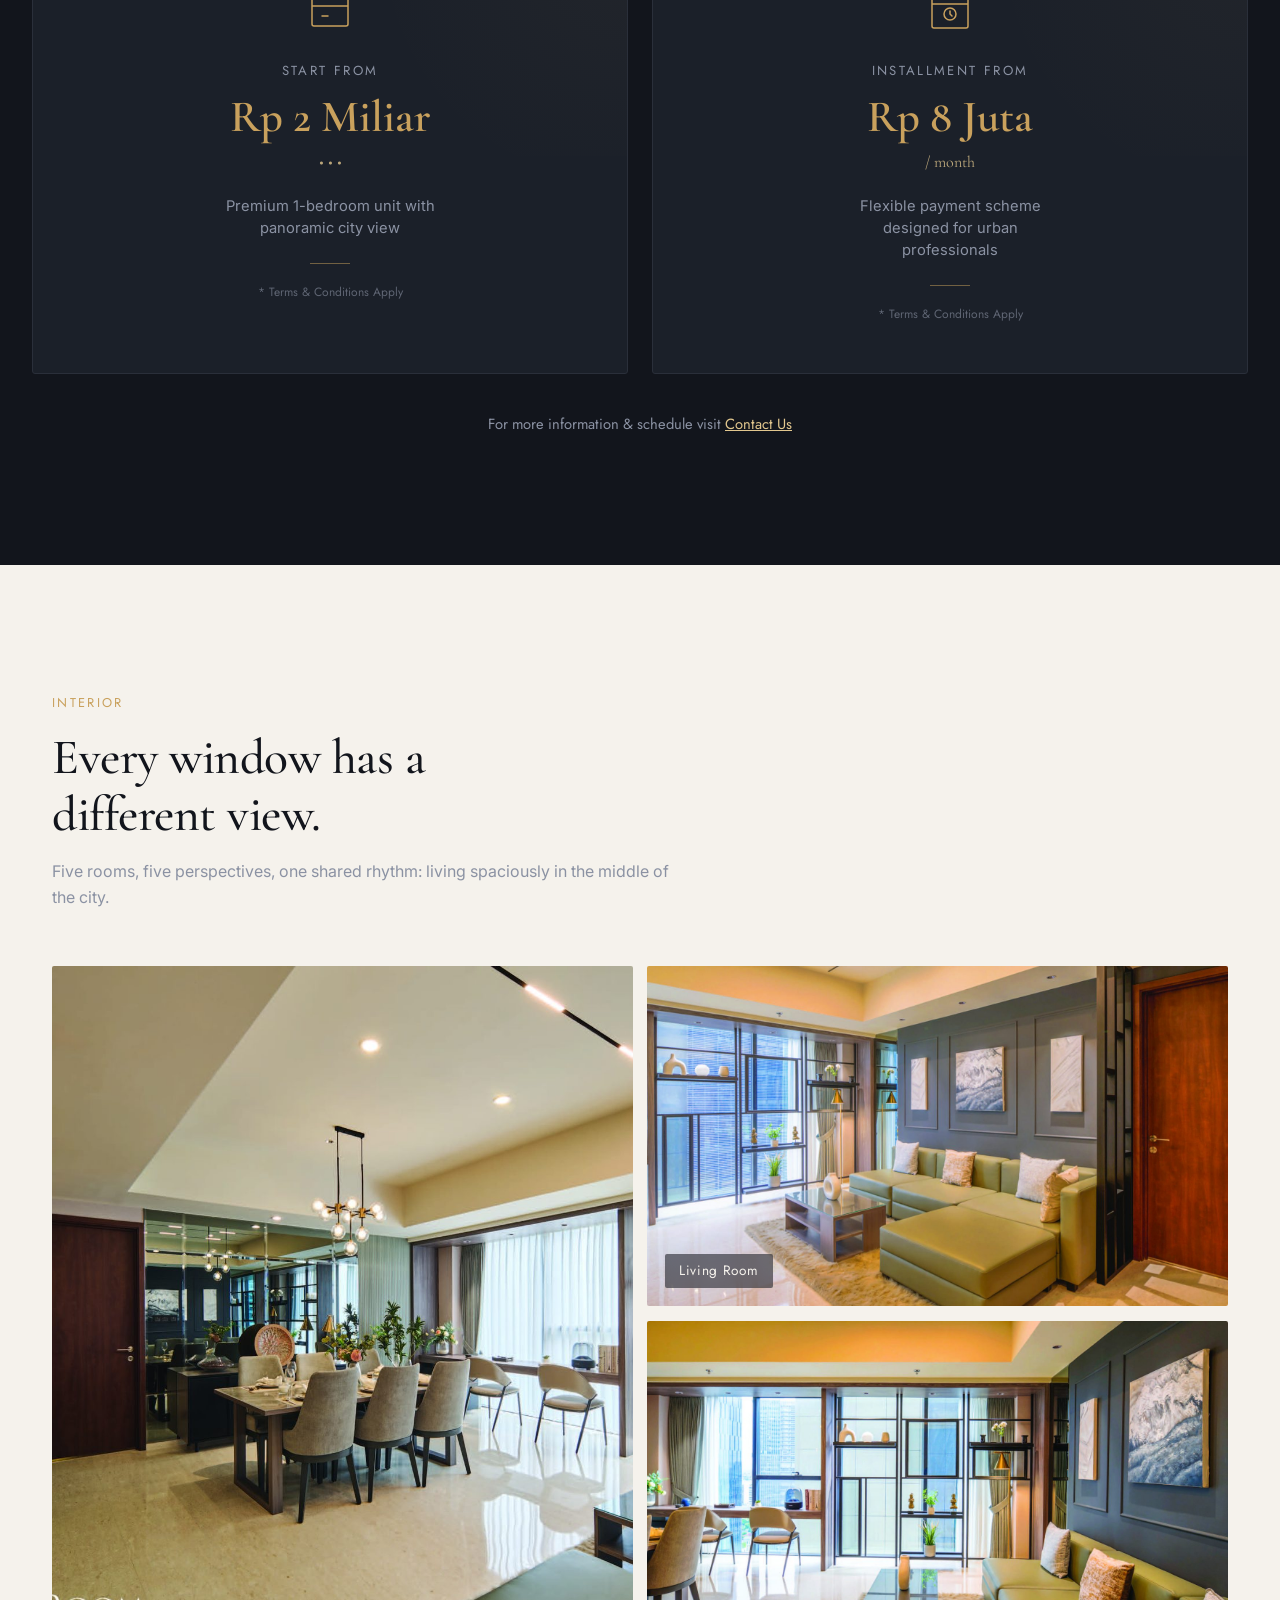
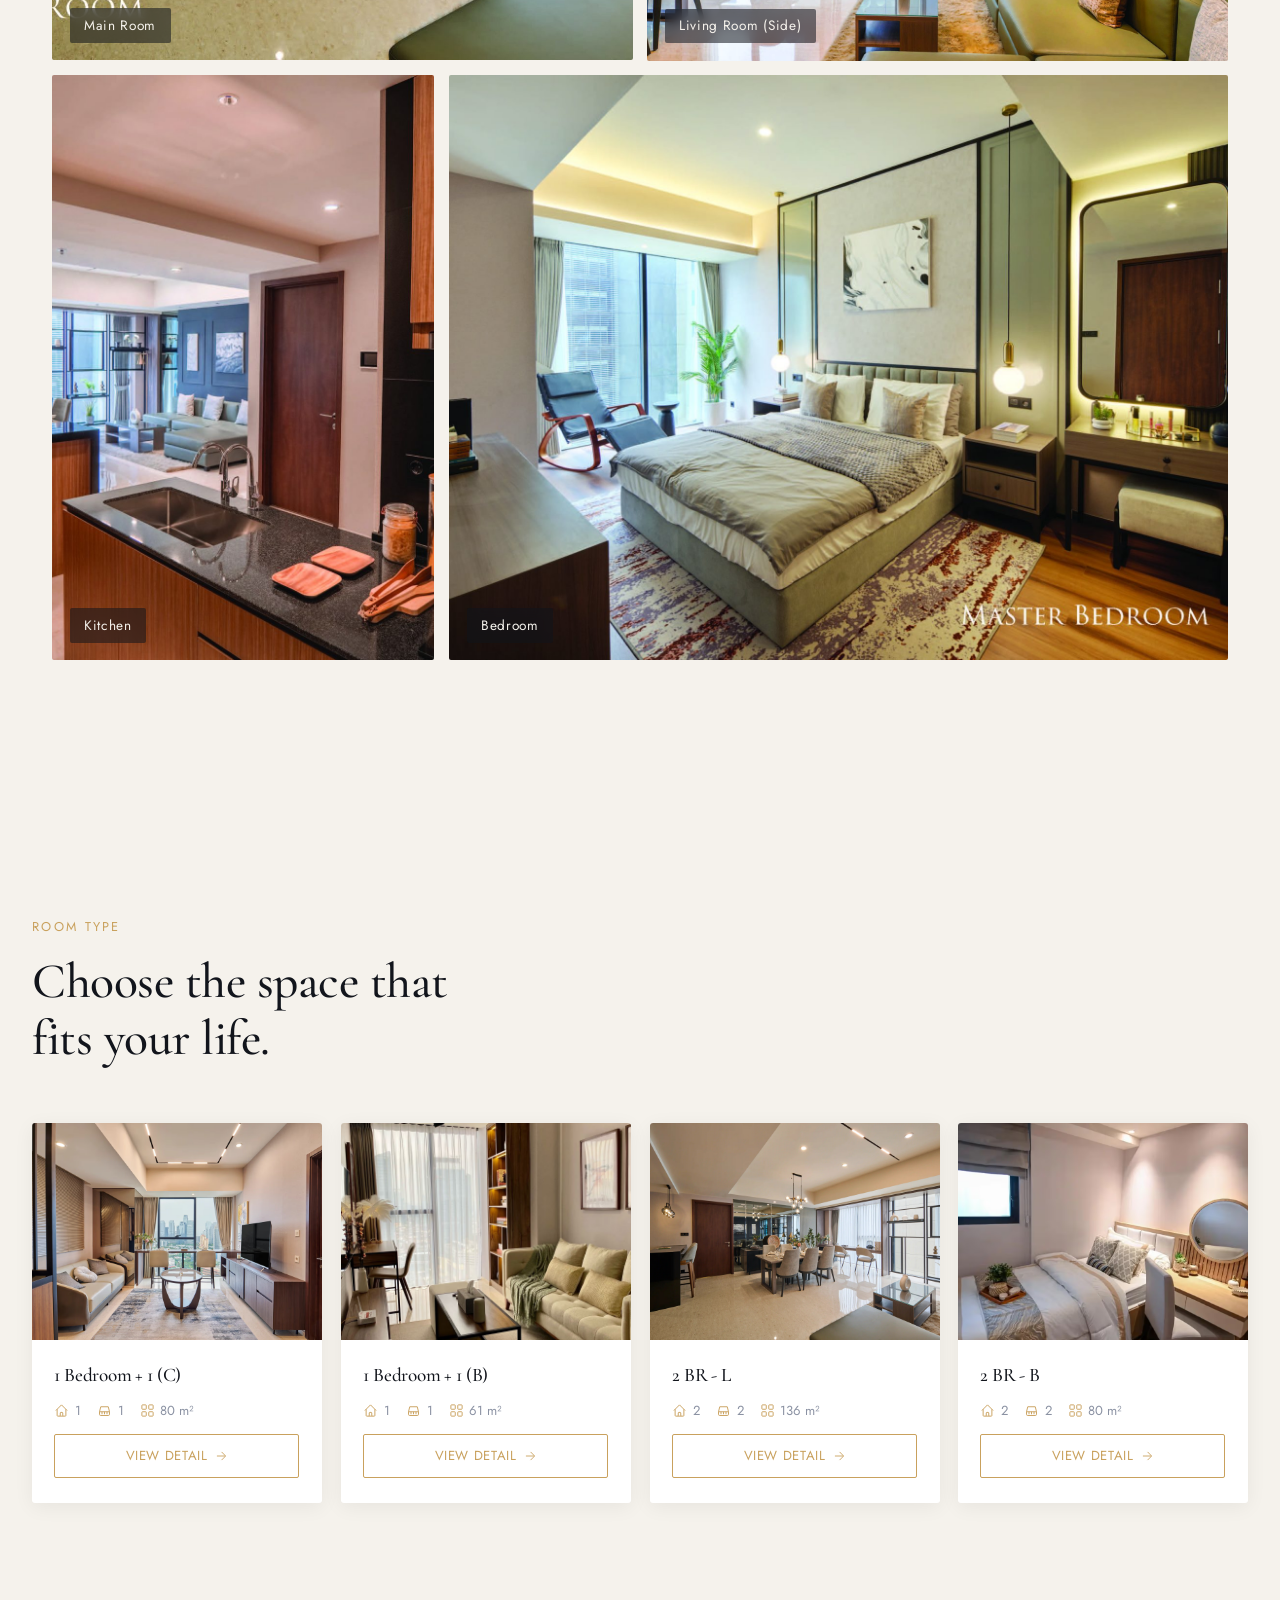
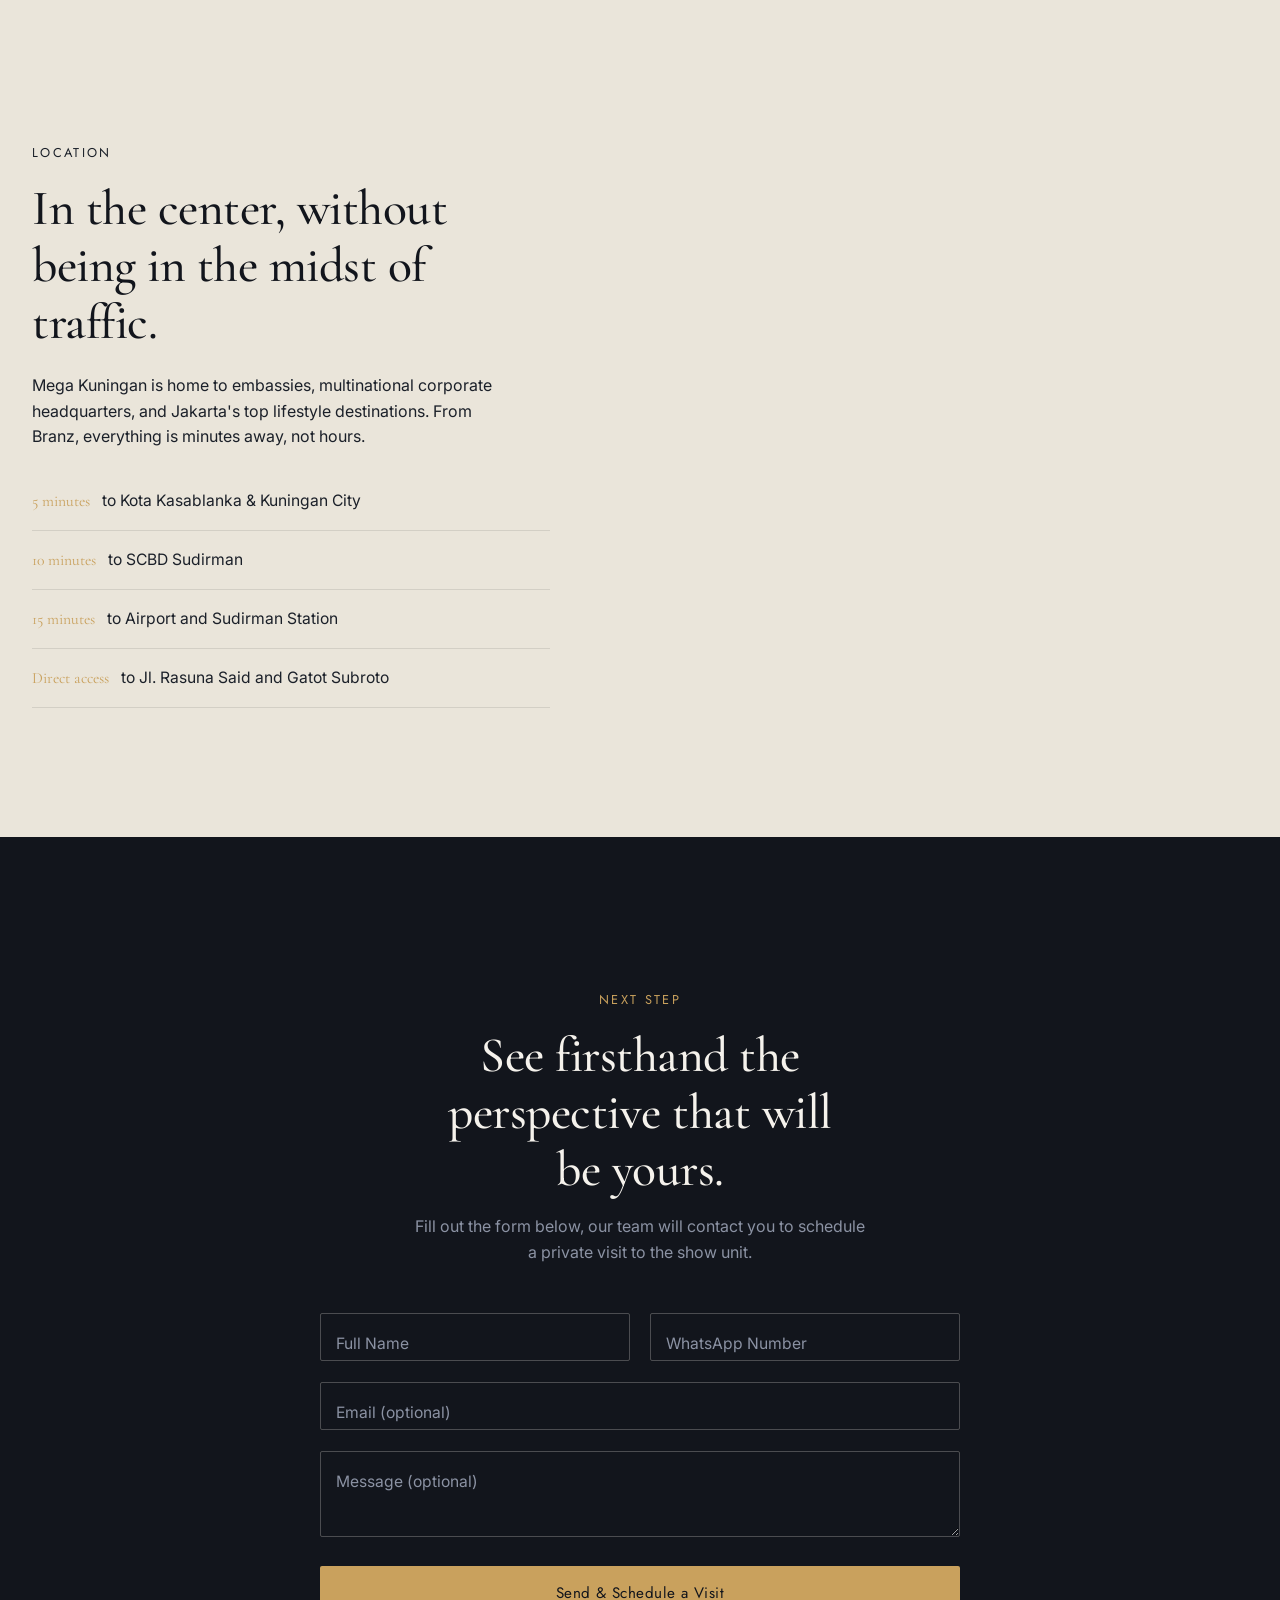
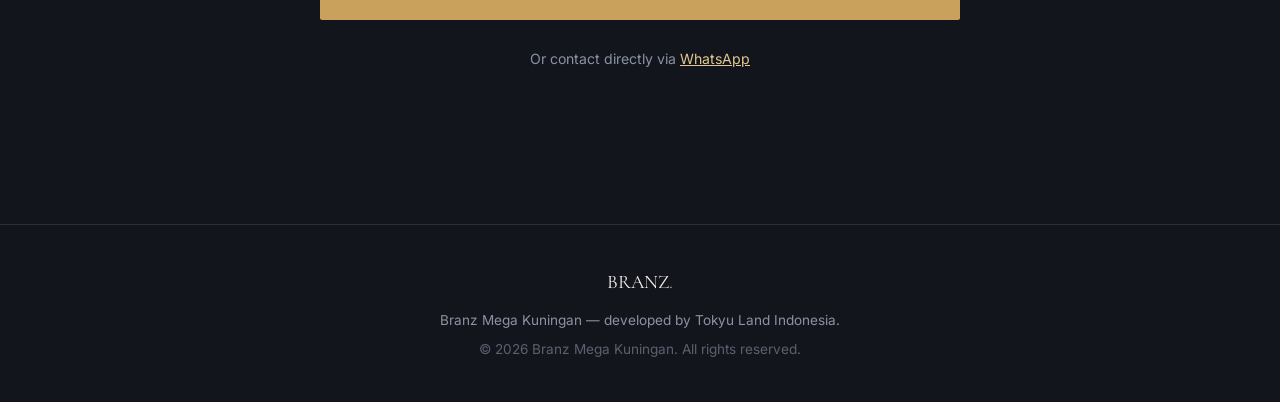
==== commit 5ba89f65: "feat: add curated tenant section" ====
--- a/index.html
+++ b/index.html
@@ -63,6 +63,7 @@
           <a href="#facilities">Facilities</a>
           <a href="#units">Unit Types</a>
           <a href="#room-type">Room Type</a>
+          <a href="#tenants">Curated Tenants</a>
           <a href="#location">Location</a>
         </div>
         <a href="#contact" class="nav-cta">Contact Us</a>
@@ -80,6 +81,7 @@
         <a href="#facilities">Facilities</a>
         <a href="#units">Unit Types</a>
         <a href="#room-type">Room Type</a>
+        <a href="#tenants">Curated Tenants</a>
         <a href="#location">Location</a>
         <a href="#contact" class="nav-mobile-cta">Contact Us</a>
       </div>
@@ -432,6 +434,16 @@
         <div class="room-type-grid" id="roomTypeGrid"></div>
       </section>
 
+      <!-- CURATED TENANTS -->
+      <section class="tenants" id="tenants">
+        <div class="tenants-head">
+          <p class="section-eyebrow reveal-up">Curated Tenants</p>
+          <h2 class="reveal-up">World-class tenants, right at your doorstep.</h2>
+        </div>
+        <div class="tenants-badges" id="tenantBadges"></div>
+        <div class="tenants-grid" id="tenantGrid"></div>
+      </section>
+
       <!-- LOCATION -->
       <section class="location" id="location">
         <div class="location-grid">
--- a/style.css
+++ b/style.css
@@ -1056,6 +1056,156 @@
   height: 3px;
   border-radius: 50%;
   background: var(--brass);
+}
+
+/* ===================================================
+   TENANTS
+=================================================== */
+.tenants {
+  background: var(--ink);
+  padding: clamp(5rem, 10vw, 9rem) 2rem;
+}
+.tenants-head {
+  max-width: 1240px;
+  margin: 0 auto 2rem;
+  text-align: center;
+}
+.tenants-head h2 {
+  color: var(--paper);
+  margin: 0 auto;
+}
+.tenants-badges {
+  max-width: 1240px;
+  margin: 0 auto 3rem;
+  display: flex;
+  justify-content: center;
+  gap: 0.6rem;
+  flex-wrap: wrap;
+}
+.badge {
+  padding: 0.5rem 1.4rem;
+  font-family: var(--font-utility);
+  font-size: 0.78rem;
+  letter-spacing: 0.1em;
+  text-transform: uppercase;
+  color: var(--slate);
+  border: 1px solid var(--ink-line);
+  border-radius: 100px;
+  background: transparent;
+  cursor: pointer;
+  transition: all 0.35s var(--ease);
+}
+.badge:hover {
+  border-color: var(--brass);
+  color: var(--brass-soft);
+}
+.badge.active {
+  background: var(--brass);
+  border-color: var(--brass);
+  color: var(--ink);
+}
+.tenants-grid {
+  max-width: 1240px;
+  margin: 0 auto;
+  display: grid;
+  grid-template-columns: repeat(3, 1fr);
+  gap: 1.2rem;
+}
+.tenant-card {
+  position: relative;
+  border-radius: 4px;
+  overflow: hidden;
+  cursor: default;
+  transition: opacity 0.5s var(--ease), transform 0.5s var(--ease), max-height 0.5s var(--ease), margin 0.5s var(--ease), padding 0.5s var(--ease), visibility 0.5s;
+}
+.tenant-card.hidden {
+  display: none;
+}
+.tenant-card-inner {
+  position: relative;
+  aspect-ratio: 16/10;
+  display: flex;
+  flex-direction: column;
+  justify-content: flex-end;
+  padding: 1.8rem 1.5rem;
+  overflow: hidden;
+}
+.tenant-card-inner::before {
+  content: '';
+  position: absolute;
+  inset: 0;
+  background: linear-gradient(180deg, transparent 40%, rgba(18,21,28,0.85) 100%);
+  z-index: 1;
+}
+.tenant-card-inner::after {
+  content: '';
+  position: absolute;
+  inset: 0;
+  opacity: 0.07;
+  background-image: url("data:image/svg+xml,%3Csvg width='60' height='60' viewBox='0 0 60 60' xmlns='http://www.w3.org/2000/svg'%3E%3Cg fill='none' fill-rule='evenodd'%3E%3Cg fill='%23ffffff' fill-opacity='0.4'%3E%3Cpath d='M36 34v-4h-2v4h-4v2h4v4h2v-4h4v-2h-4zm0-30V0h-2v4h-4v2h4v4h2V6h4V4h-4zM6 34v-4H4v4H0v2h4v4h2v-4h4v-2H6zM6 4V0H4v4H0v2h4v4h2V6h4V4H6z'/%3E%3C/g%3E%3C/g%3E%3C/svg%3E");
+  z-index: 0;
+}
+.tenant-card-grad {
+  position: absolute;
+  inset: 0;
+  z-index: 0;
+}
+.tenant-card-grad--dining {
+  background: linear-gradient(135deg, #1B2029 0%, #4A3528 100%);
+}
+.tenant-card-grad--shopping {
+  background: linear-gradient(135deg, #1B2029 0%, #1A3A3A 100%);
+}
+.tenant-card-grad--wellness {
+  background: linear-gradient(135deg, #1B2029 0%, #1A2E22 100%);
+}
+.tenant-card-grad--entertainment {
+  background: linear-gradient(135deg, #1B2029 0%, #2E1A3A 100%);
+}
+.tenant-card-content {
+  position: relative;
+  z-index: 2;
+}
+.tenant-category {
+  display: flex;
+  align-items: center;
+  gap: 0.35rem;
+  font-family: var(--font-utility);
+  font-size: 0.65rem;
+  letter-spacing: 0.15em;
+  text-transform: uppercase;
+  color: var(--brass);
+  margin-bottom: 0.5rem;
+}
+.tenant-category svg {
+  width: 12px;
+  height: 12px;
+}
+.tenant-name {
+  font-family: var(--font-display);
+  font-size: 1.15rem;
+  color: var(--paper);
+  font-weight: 500;
+  line-height: 1.25;
+  margin-bottom: 0.2rem;
+}
+.tenant-sub {
+  font-size: 0.82rem;
+  color: rgba(245,242,236,0.55);
+  line-height: 1.4;
+  max-width: 30ch;
+}
+.tenant-coming {
+  display: inline-block;
+  margin-top: 0.5rem;
+  padding: 0.2rem 0.6rem;
+  font-family: var(--font-utility);
+  font-size: 0.6rem;
+  letter-spacing: 0.1em;
+  text-transform: uppercase;
+  color: var(--brass);
+  border: 1px solid rgba(201,161,93,0.4);
+  border-radius: 100px;
 }
 
 /* ===================================================
@@ -1248,6 +1398,7 @@
   .pricing-card { padding: 2.5rem 1.8rem; }
 
   .room-type-grid { grid-template-columns: repeat(2, 1fr); }
+  .tenants-grid { grid-template-columns: repeat(2, 1fr); }
   .modal { flex-direction: column; max-height: 90vh; }
   .modal-carousel { width: 100%; min-height: 280px; height: 40vh; }
   .modal-info { width: 100%; padding: 1.5rem 1.4rem; }
@@ -1302,10 +1453,12 @@
   .hero-pricing-unit {
     font-size: 0.8rem;
   }
-  .about, .room-type, .units, .location, .cta { padding-left: 1.4rem; padding-right: 1.4rem; }
+  .about, .room-type, .tenants, .units, .location, .cta { padding-left: 1.4rem; padding-right: 1.4rem; }
   .facilities { padding-left: 1.4rem; padding-right: 1.4rem; }
   .facilities-grid { grid-template-columns: 1fr; }
   .room-type-grid { grid-template-columns: 1fr; }
+  .tenants-grid { grid-template-columns: 1fr; }
+  .tenant-card-inner { aspect-ratio: 16/9; padding: 1.4rem 1.2rem; }
   .modal-overlay { padding: 1rem; }
   .modal-carousel { min-height: 220px; height: 30vh; }
   .modal-info-stats { grid-template-columns: repeat(3, 1fr); gap: 0.5rem; }
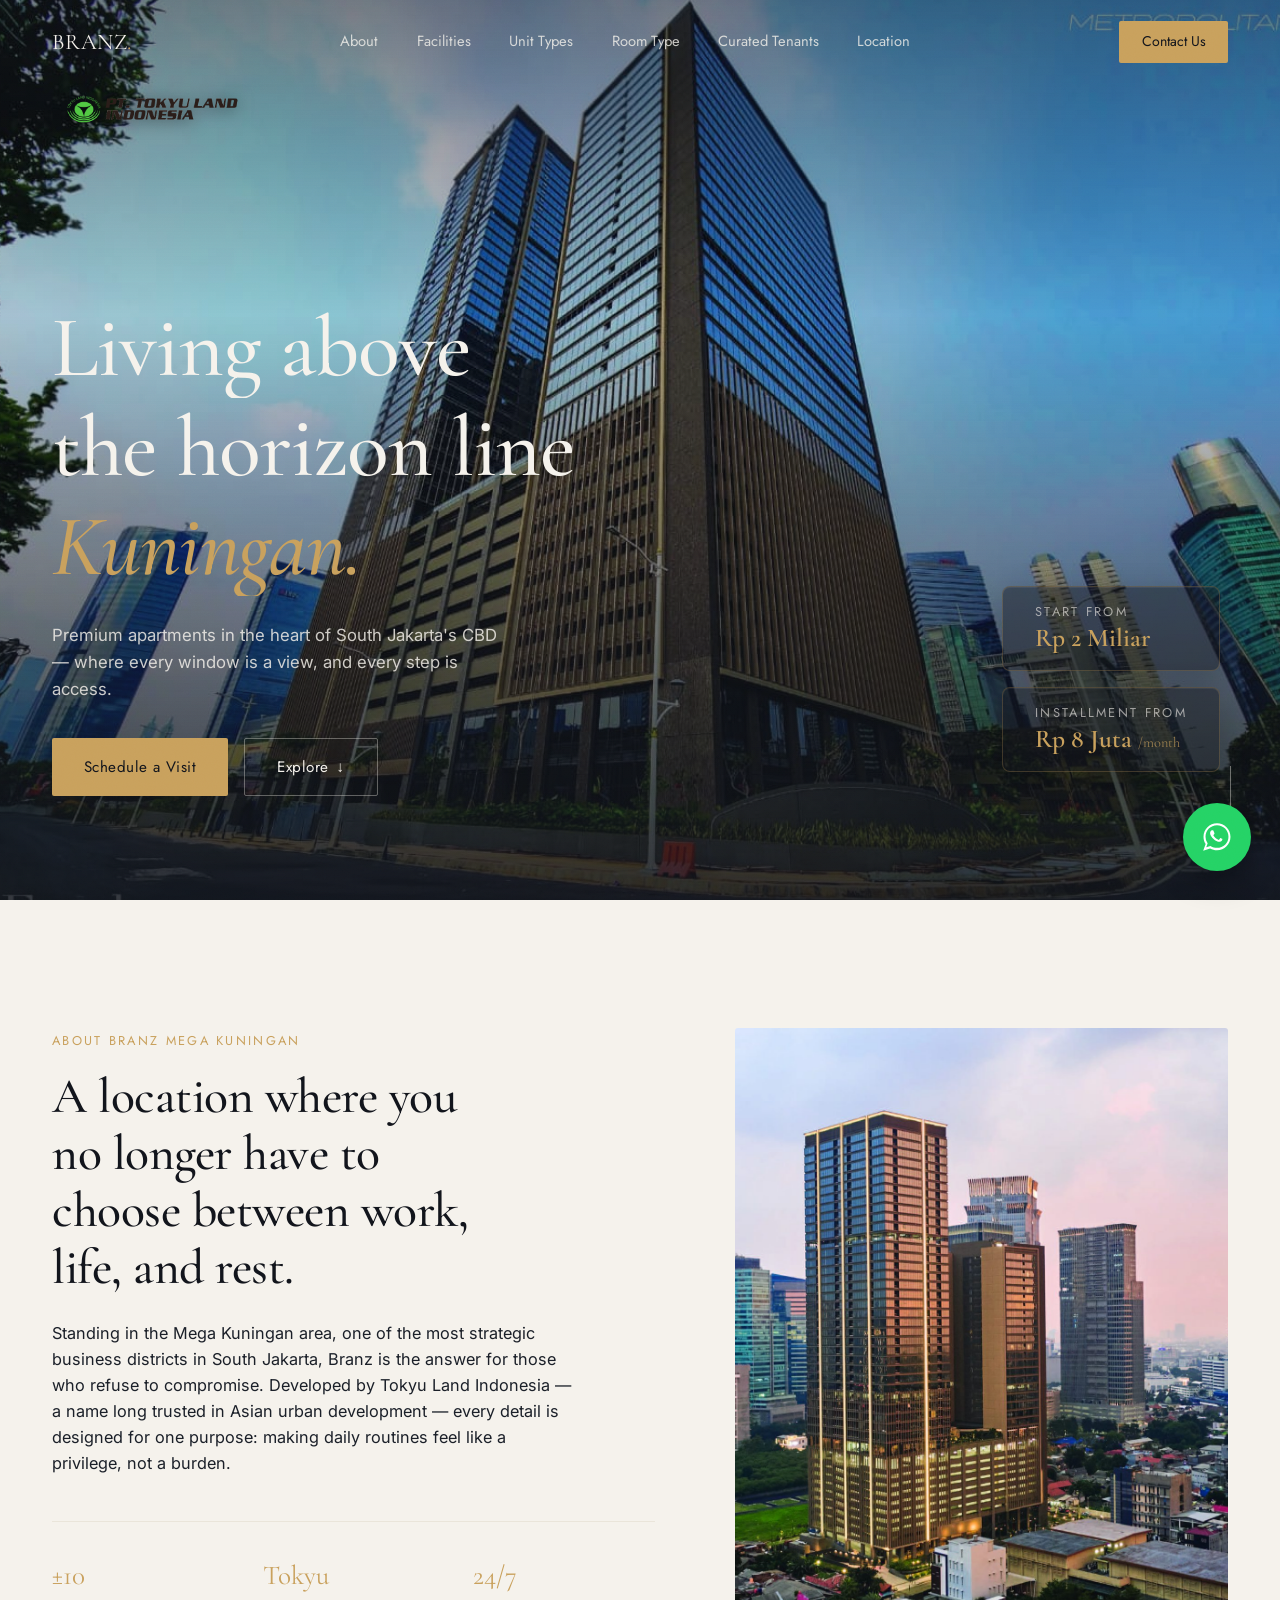
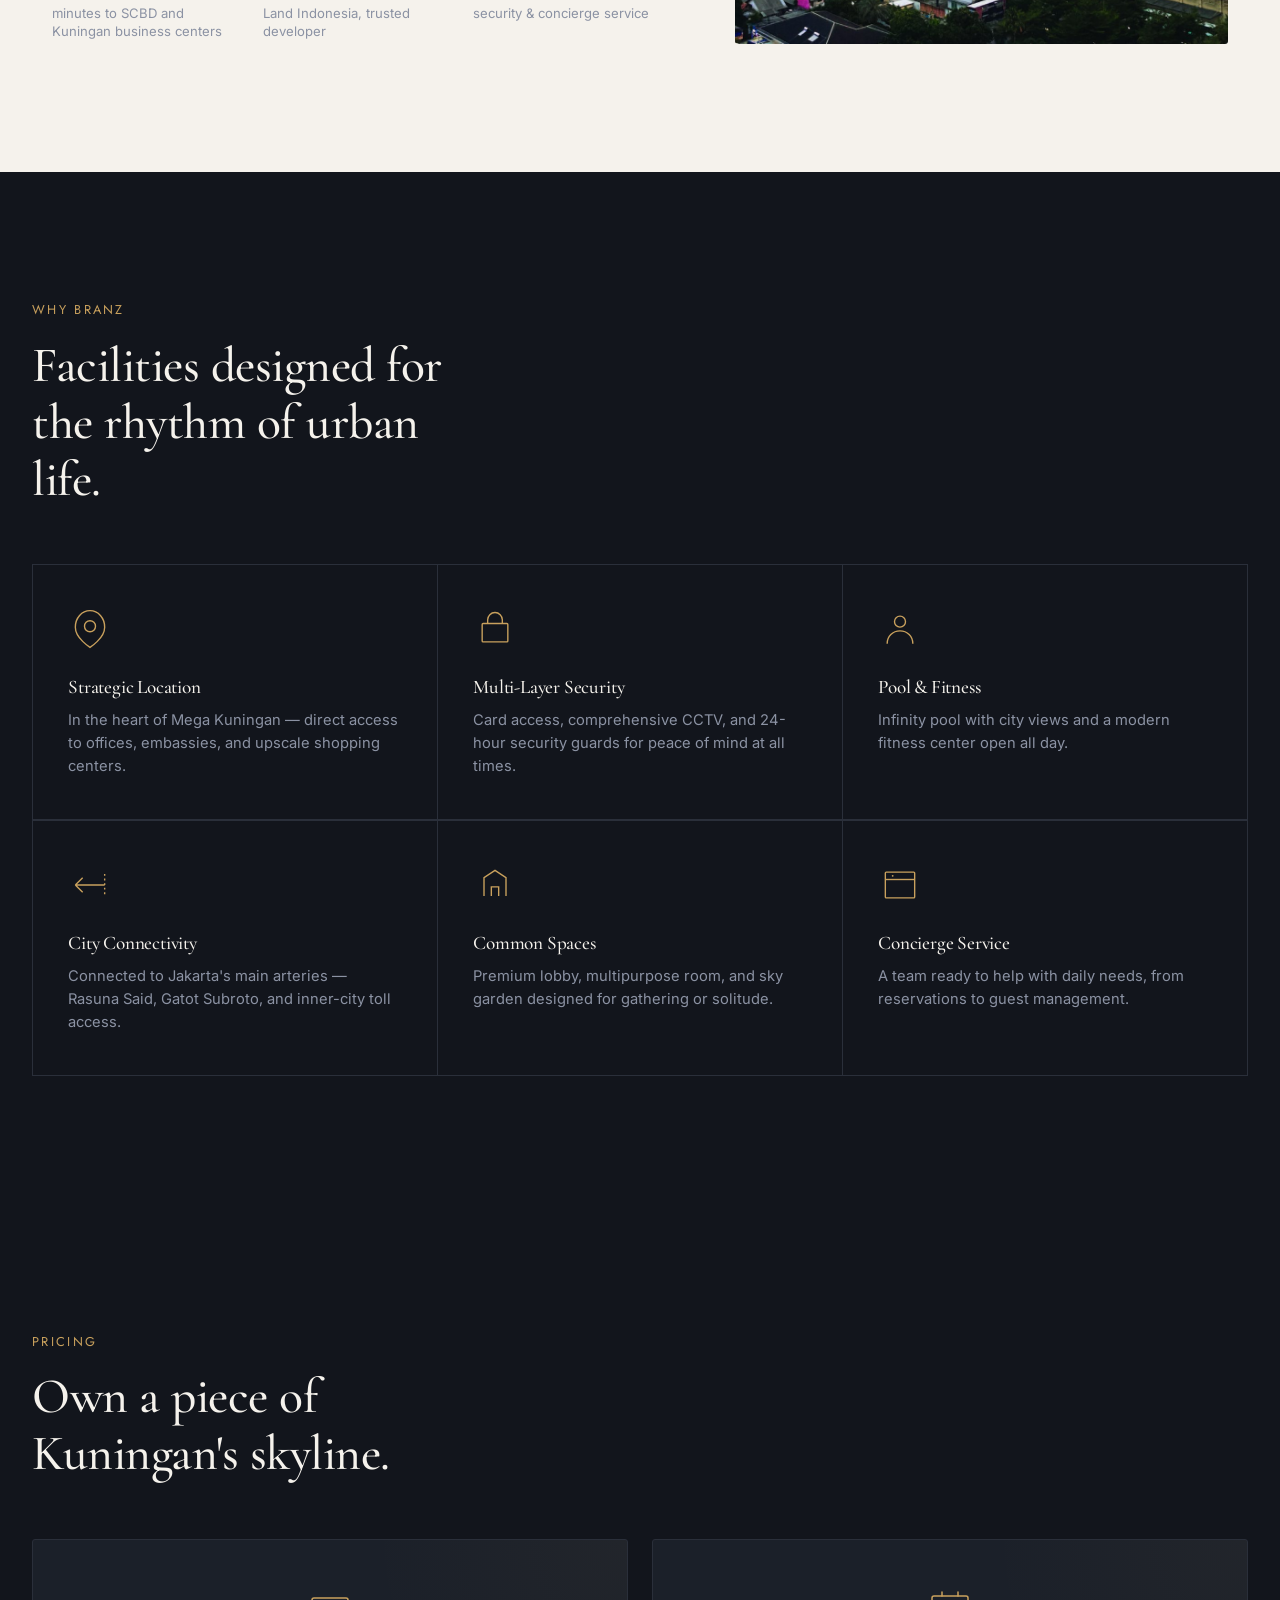
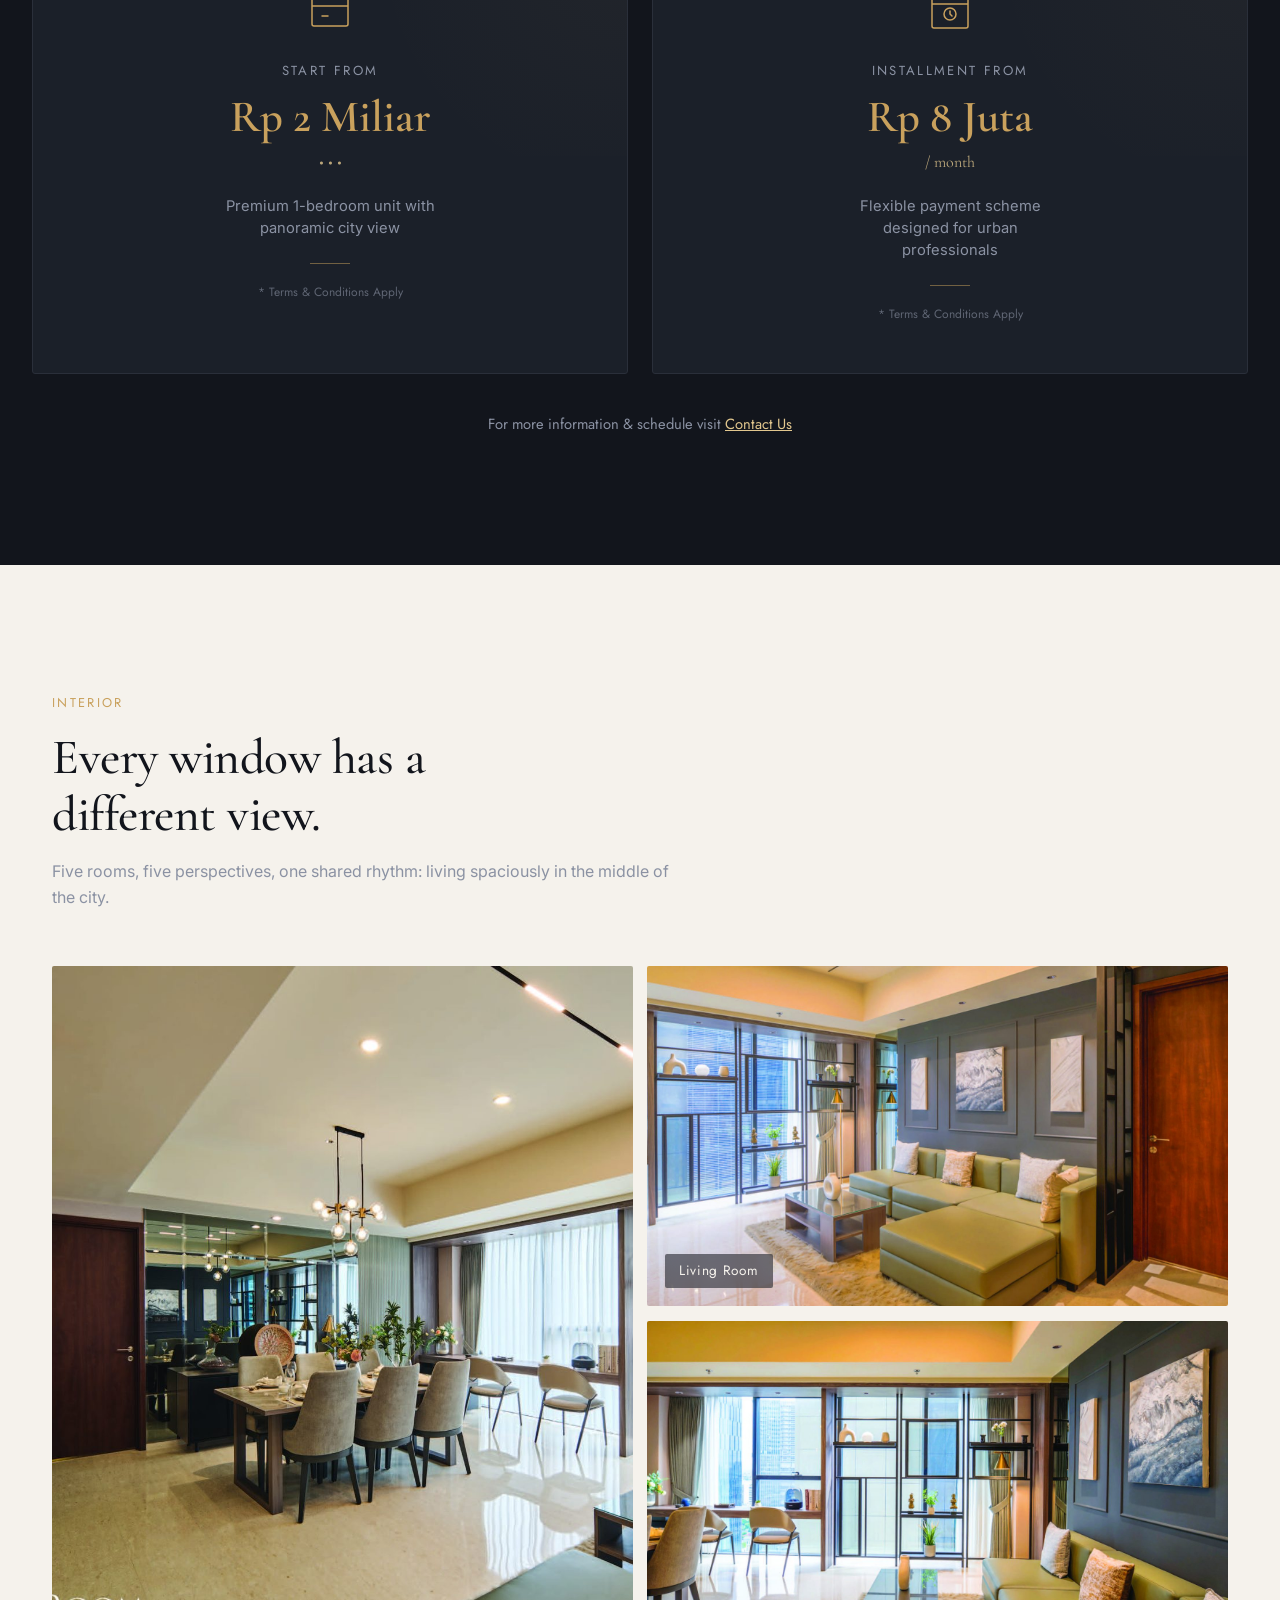
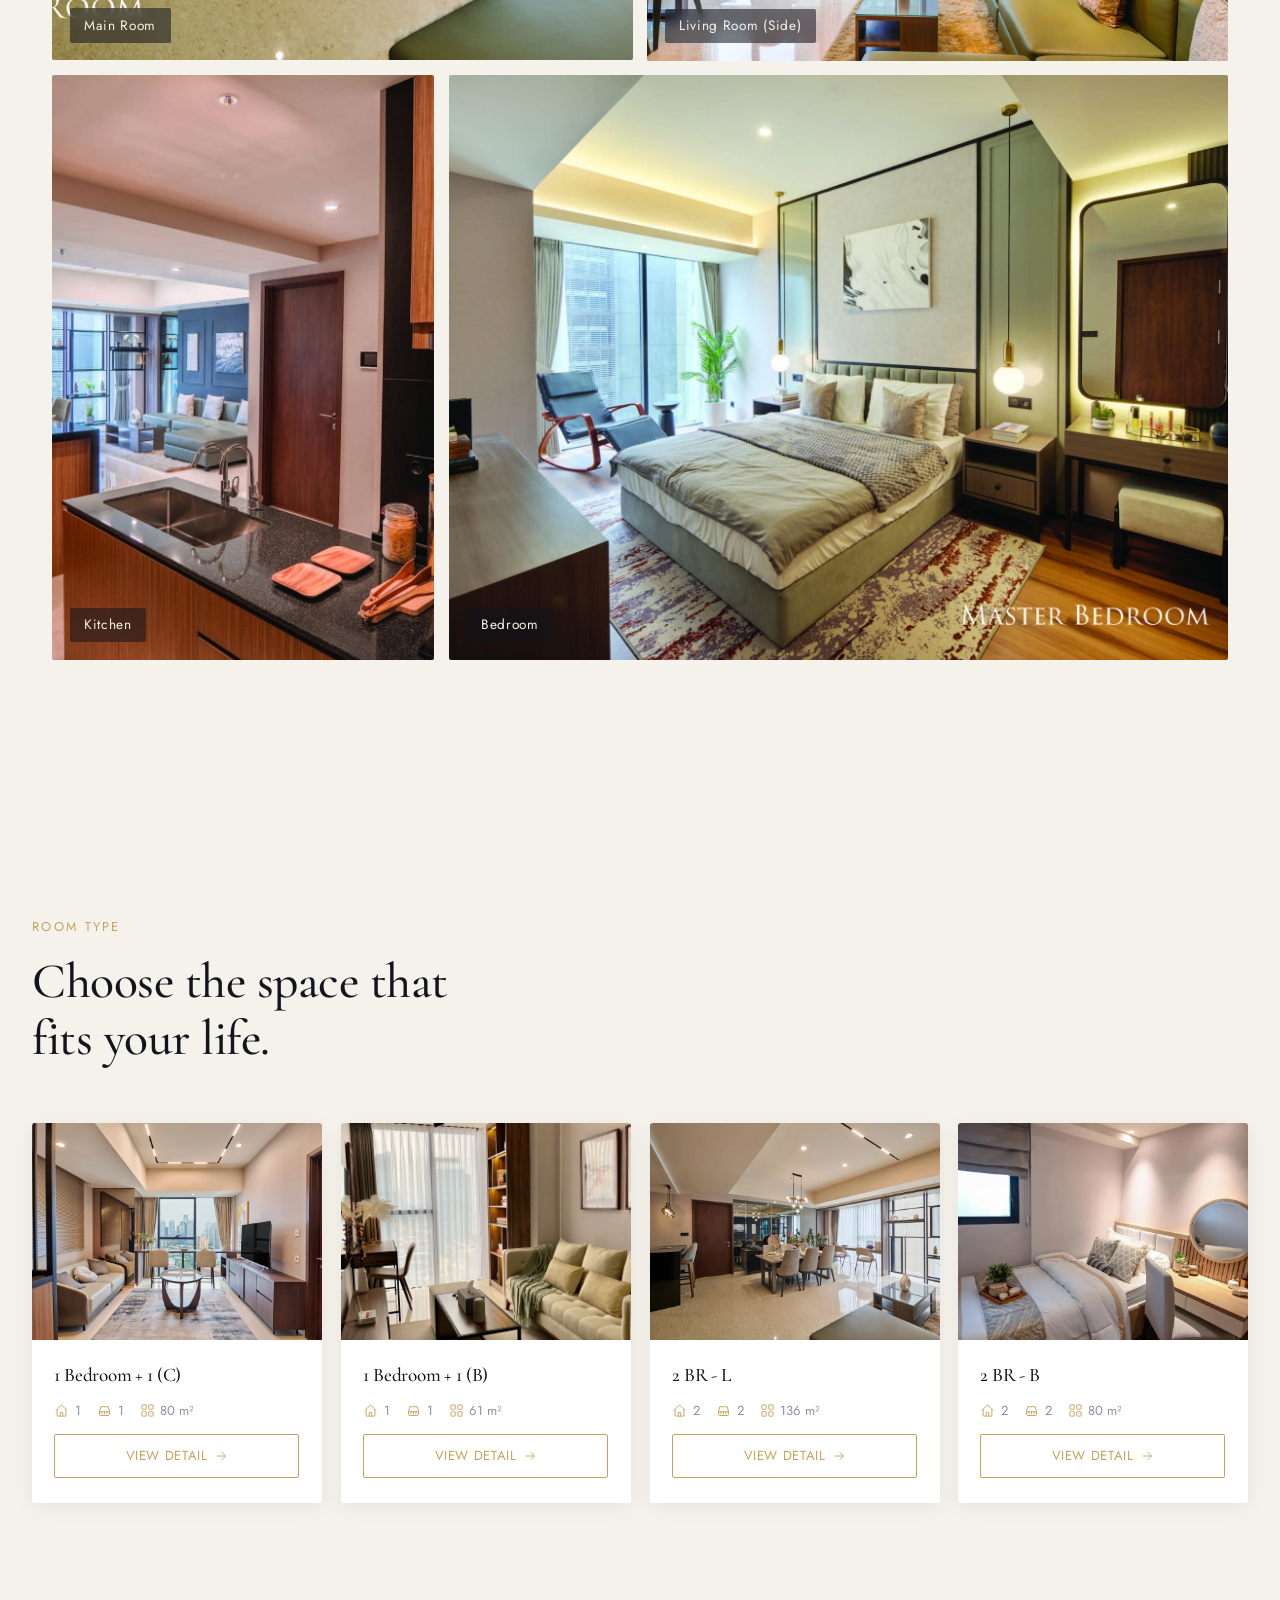
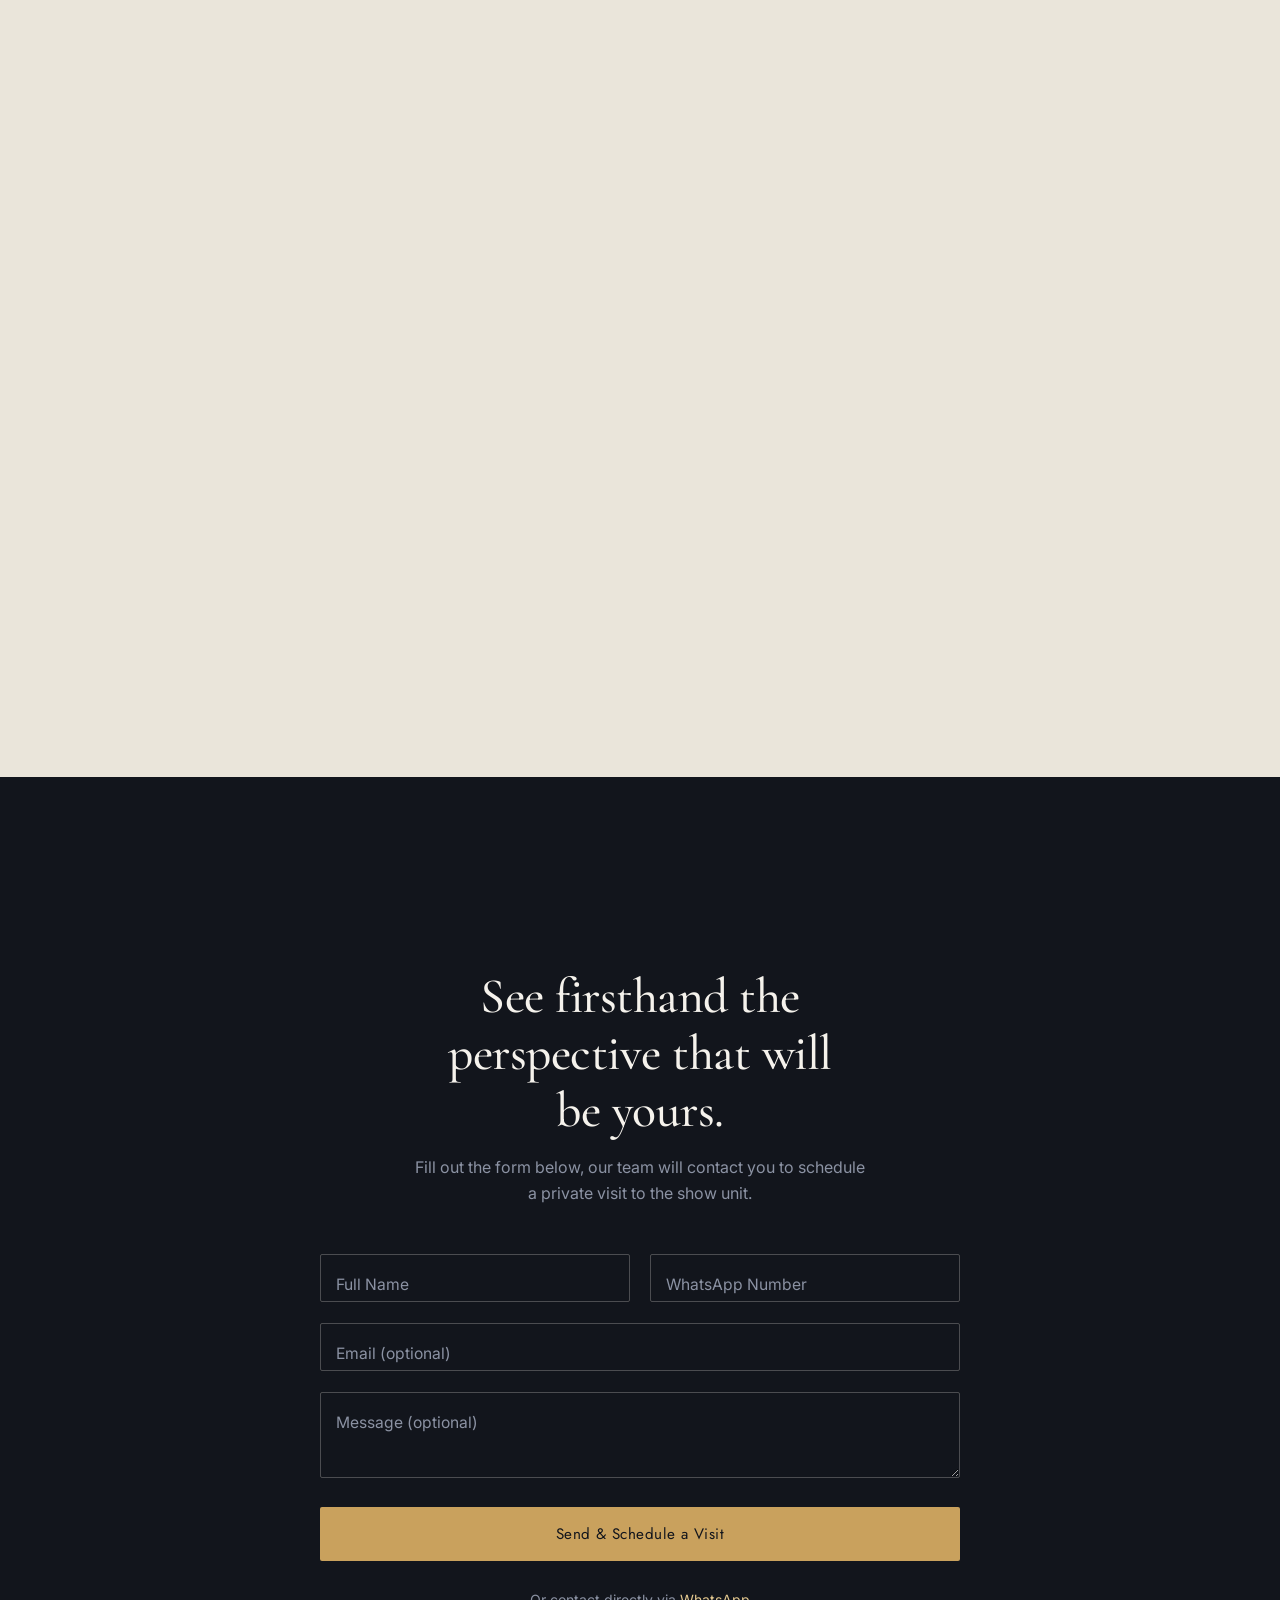
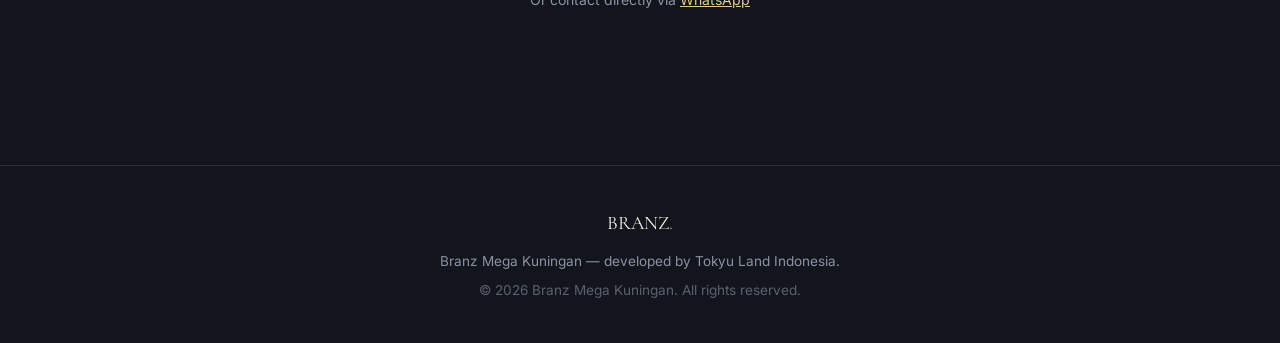
==== commit 84617026: "style: remove airport information" ====
--- a/index.html
+++ b/index.html
@@ -114,7 +114,9 @@
           </div>
           <div class="hero-pricing-card">
             <span class="hero-pricing-label">Installment From</span>
-            <span class="hero-pricing-value">Rp 8 Juta <span class="hero-pricing-unit">/month</span></span>
+            <span class="hero-pricing-value"
+              >Rp 8 Juta <span class="hero-pricing-unit">/month</span></span
+            >
           </div>
         </div>
         <div class="hero-actions reveal-up">
@@ -130,7 +132,11 @@
       </div>
 
       <div class="hero-brand">
-        <img src="assets/img/tokyu-logo.png" alt="Tokyu Land Indonesia" class="hero-logo">
+        <img
+          src="assets/img/tokyu-logo.png"
+          alt="Tokyu Land Indonesia"
+          class="hero-logo"
+        />
       </div>
     </header>
 
@@ -338,37 +344,83 @@
           <div class="pricing-card reveal-up">
             <div class="pricing-icon">
               <svg viewBox="0 0 48 48" fill="none">
-                <rect x="6" y="10" width="36" height="28" rx="2" stroke="currentColor" stroke-width="1.5"/>
-                <path d="M6 18h36" stroke="currentColor" stroke-width="1.5"/>
-                <path d="M16 28h6" stroke="currentColor" stroke-width="1.5" stroke-linecap="round"/>
+                <rect
+                  x="6"
+                  y="10"
+                  width="36"
+                  height="28"
+                  rx="2"
+                  stroke="currentColor"
+                  stroke-width="1.5"
+                />
+                <path d="M6 18h36" stroke="currentColor" stroke-width="1.5" />
+                <path
+                  d="M16 28h6"
+                  stroke="currentColor"
+                  stroke-width="1.5"
+                  stroke-linecap="round"
+                />
               </svg>
             </div>
             <p class="pricing-label">Start From</p>
             <p class="pricing-value">Rp 2 Miliar</p>
             <p class="pricing-value-sub">&bull; &bull; &bull;</p>
-            <p class="pricing-desc">Premium 1-bedroom unit with panoramic city view</p>
+            <p class="pricing-desc">
+              Premium 1-bedroom unit with panoramic city view
+            </p>
             <div class="pricing-divider"></div>
             <p class="pricing-cta">* Terms &amp; Conditions Apply</p>
           </div>
           <div class="pricing-card reveal-up">
             <div class="pricing-icon">
               <svg viewBox="0 0 48 48" fill="none">
-                <rect x="6" y="8" width="36" height="32" rx="2" stroke="currentColor" stroke-width="1.5"/>
-                <path d="M6 16h36" stroke="currentColor" stroke-width="1.5"/>
-                <path d="M16 8V4M32 8V4" stroke="currentColor" stroke-width="1.5" stroke-linecap="round"/>
-                <circle cx="24" cy="26" r="6" stroke="currentColor" stroke-width="1.5"/>
-                <path d="M24 23v3l2 2" stroke="currentColor" stroke-width="1.5" stroke-linecap="round"/>
+                <rect
+                  x="6"
+                  y="8"
+                  width="36"
+                  height="32"
+                  rx="2"
+                  stroke="currentColor"
+                  stroke-width="1.5"
+                />
+                <path d="M6 16h36" stroke="currentColor" stroke-width="1.5" />
+                <path
+                  d="M16 8V4M32 8V4"
+                  stroke="currentColor"
+                  stroke-width="1.5"
+                  stroke-linecap="round"
+                />
+                <circle
+                  cx="24"
+                  cy="26"
+                  r="6"
+                  stroke="currentColor"
+                  stroke-width="1.5"
+                />
+                <path
+                  d="M24 23v3l2 2"
+                  stroke="currentColor"
+                  stroke-width="1.5"
+                  stroke-linecap="round"
+                />
               </svg>
             </div>
             <p class="pricing-label">Installment From</p>
             <p class="pricing-value">Rp 8 Juta</p>
             <p class="pricing-value-sub">/ month</p>
-            <p class="pricing-desc">Flexible payment scheme designed for urban professionals</p>
+            <p class="pricing-desc">
+              Flexible payment scheme designed for urban professionals
+            </p>
             <div class="pricing-divider"></div>
             <p class="pricing-cta">* Terms &amp; Conditions Apply</p>
           </div>
         </div>
-        <p class="pricing-footnote">For more information &amp; schedule visit <a href="https://wa.me/6281290246038" target="_blank" rel="noopener">Contact Us</a></p>
+        <p class="pricing-footnote">
+          For more information &amp; schedule visit
+          <a href="https://wa.me/6281290246038" target="_blank" rel="noopener"
+            >Contact Us</a
+          >
+        </p>
       </section>
 
       <!-- GALLERY / UNIT TYPES — signature "window" -->
@@ -438,7 +490,9 @@
       <section class="tenants" id="tenants">
         <div class="tenants-head">
           <p class="section-eyebrow reveal-up">Curated Tenants</p>
-          <h2 class="reveal-up">World-class tenants, right at your doorstep.</h2>
+          <h2 class="reveal-up">
+            World-class tenants, right at your doorstep.
+          </h2>
         </div>
         <div class="tenants-badges" id="tenantBadges"></div>
         <div class="tenants-grid" id="tenantGrid"></div>
@@ -462,7 +516,6 @@
                 <span>5 minutes</span> to Kota Kasablanka &amp; Kuningan City
               </li>
               <li><span>10 minutes</span> to SCBD Sudirman</li>
-              <li><span>15 minutes</span> to Airport and Sudirman Station</li>
               <li>
                 <span>Direct access</span> to Jl. Rasuna Said and Gatot Subroto
               </li>
@@ -565,15 +618,44 @@
     <div class="modal-overlay" id="roomModal">
       <div class="modal">
         <button class="modal-close" id="modalClose" aria-label="Close modal">
-          <svg viewBox="0 0 24 24" fill="none" stroke="currentColor" stroke-width="1.5"><path d="M18 6 6 18M6 6l12 12"/></svg>
+          <svg
+            viewBox="0 0 24 24"
+            fill="none"
+            stroke="currentColor"
+            stroke-width="1.5"
+          >
+            <path d="M18 6 6 18M6 6l12 12" />
+          </svg>
         </button>
         <div class="modal-carousel" id="modalCarousel">
           <div class="modal-carousel-track" id="modalTrack"></div>
-          <button class="modal-arrow modal-arrow--prev" id="modalPrev" aria-label="Previous image">
-            <svg viewBox="0 0 24 24" fill="none" stroke="currentColor" stroke-width="1.5"><path d="m15 18-6-6 6-6"/></svg>
+          <button
+            class="modal-arrow modal-arrow--prev"
+            id="modalPrev"
+            aria-label="Previous image"
+          >
+            <svg
+              viewBox="0 0 24 24"
+              fill="none"
+              stroke="currentColor"
+              stroke-width="1.5"
+            >
+              <path d="m15 18-6-6 6-6" />
+            </svg>
           </button>
-          <button class="modal-arrow modal-arrow--next" id="modalNext" aria-label="Next image">
-            <svg viewBox="0 0 24 24" fill="none" stroke="currentColor" stroke-width="1.5"><path d="m9 18 6-6-6-6"/></svg>
+          <button
+            class="modal-arrow modal-arrow--next"
+            id="modalNext"
+            aria-label="Next image"
+          >
+            <svg
+              viewBox="0 0 24 24"
+              fill="none"
+              stroke="currentColor"
+              stroke-width="1.5"
+            >
+              <path d="m9 18 6-6-6-6" />
+            </svg>
           </button>
           <div class="modal-counter" id="modalCounter"></div>
           <div class="modal-dots" id="modalDots"></div>
--- a/style.css
+++ b/style.css
@@ -1057,6 +1057,29 @@
   border-radius: 50%;
   background: var(--brass);
 }
+.modal-info-wa {
+  display: flex;
+  align-items: center;
+  justify-content: center;
+  gap: 0.5rem;
+  margin-top: 1.4rem;
+  padding: 0.75rem 1.2rem;
+  font-family: var(--font-utility);
+  font-size: 0.85rem;
+  letter-spacing: 0.04em;
+  color: var(--white);
+  background: #25D366;
+  border-radius: 3px;
+  transition: opacity 0.3s;
+}
+.modal-info-wa:hover {
+  opacity: 0.85;
+  color: var(--white);
+}
+.modal-info-wa svg {
+  width: 18px;
+  height: 18px;
+}
 
 /* ===================================================
    TENANTS
@@ -1145,6 +1168,22 @@
   background-image: url("data:image/svg+xml,%3Csvg width='60' height='60' viewBox='0 0 60 60' xmlns='http://www.w3.org/2000/svg'%3E%3Cg fill='none' fill-rule='evenodd'%3E%3Cg fill='%23ffffff' fill-opacity='0.4'%3E%3Cpath d='M36 34v-4h-2v4h-4v2h4v4h2v-4h4v-2h-4zm0-30V0h-2v4h-4v2h4v4h2V6h4V4h-4zM6 34v-4H4v4H0v2h4v4h2v-4h4v-2H6zM6 4V0H4v4H0v2h4v4h2V6h4V4H6z'/%3E%3C/g%3E%3C/g%3E%3C/svg%3E");
   z-index: 0;
 }
+.tenant-card-bg {
+  position: absolute;
+  inset: 0;
+  width: 100%;
+  height: 100%;
+  object-fit: cover;
+  opacity: 0.35;
+  z-index: 0;
+  transition: transform 0.5s var(--ease);
+}
+.tenant-card:hover .tenant-card-bg {
+  transform: scale(1.08);
+}
+.tenant-card:hover .tenant-card-grad {
+  transform: scale(1.08);
+}
 .tenant-card-grad {
   position: absolute;
   inset: 0;
@@ -1165,6 +1204,10 @@
 .tenant-card-content {
   position: relative;
   z-index: 2;
+  transition: transform 0.4s var(--ease);
+}
+.tenant-card:hover .tenant-card-content {
+  transform: translateY(-4px);
 }
 .tenant-category {
   display: flex;
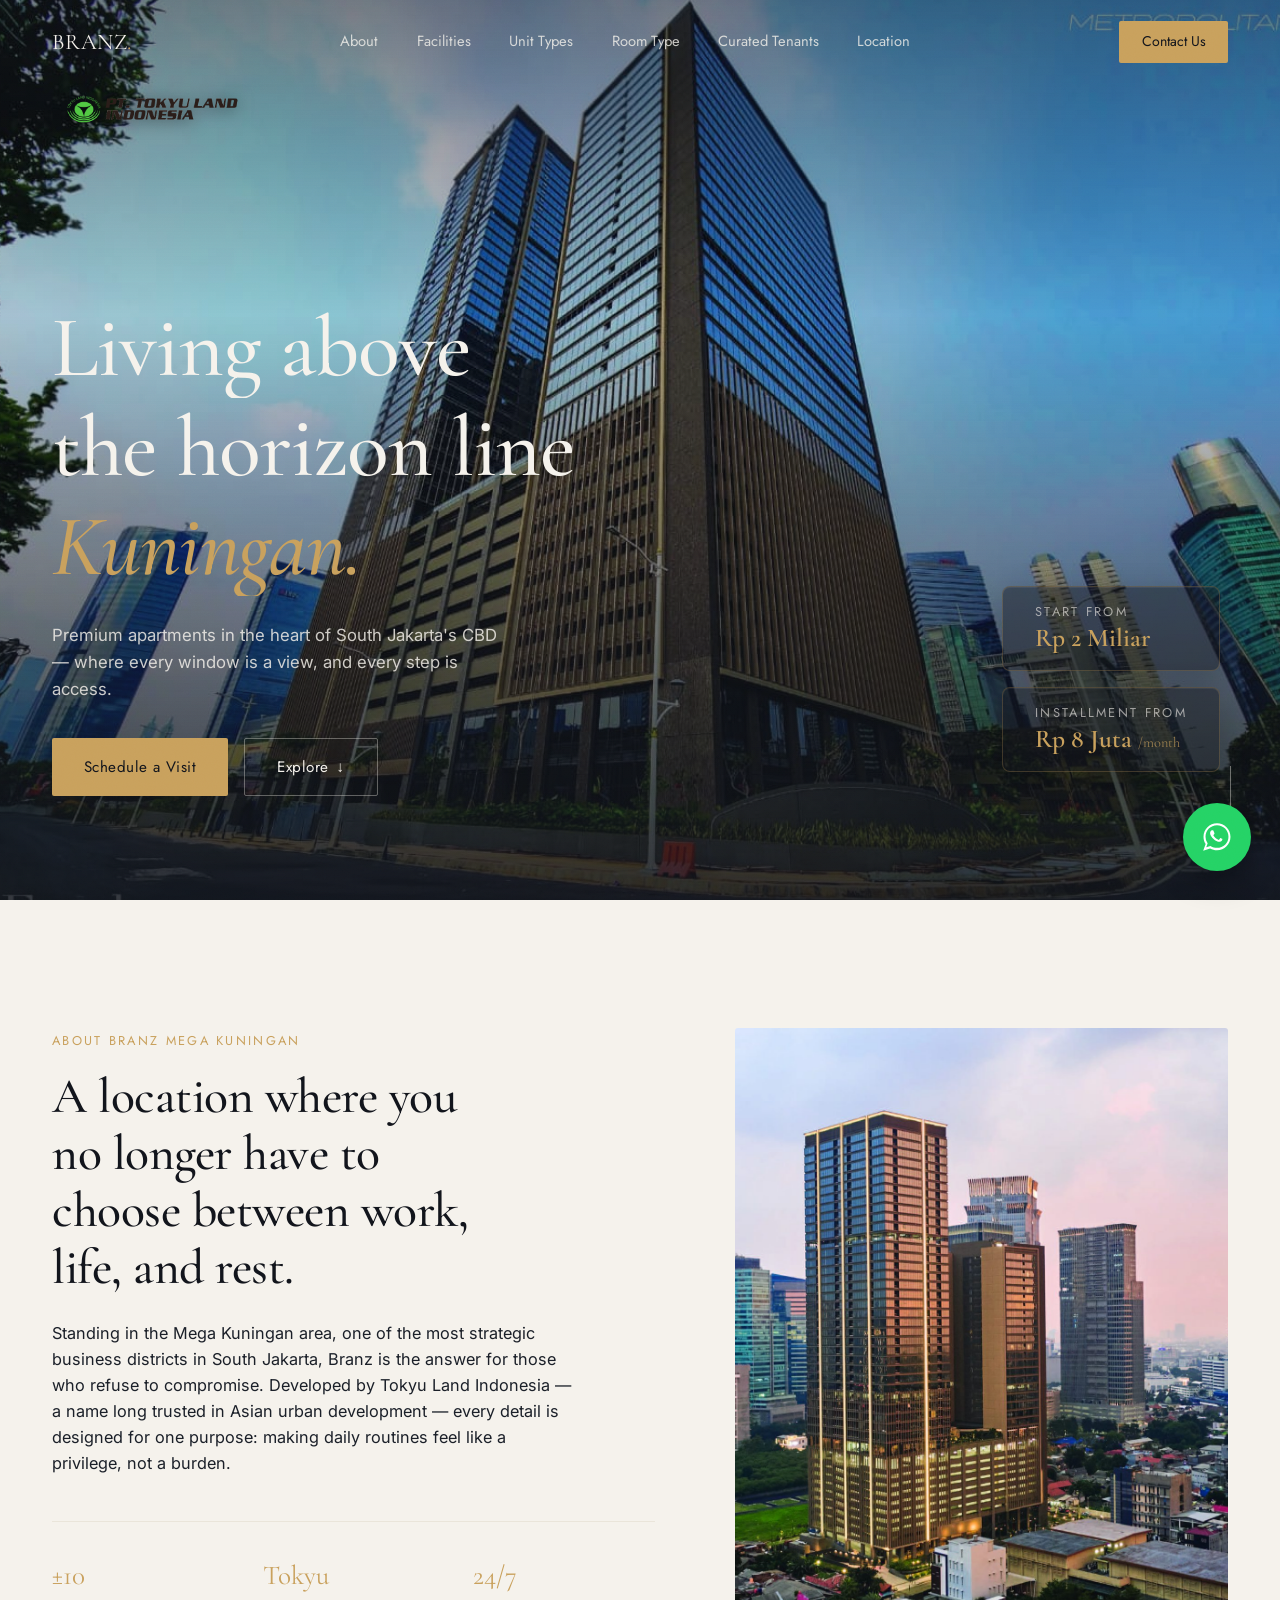
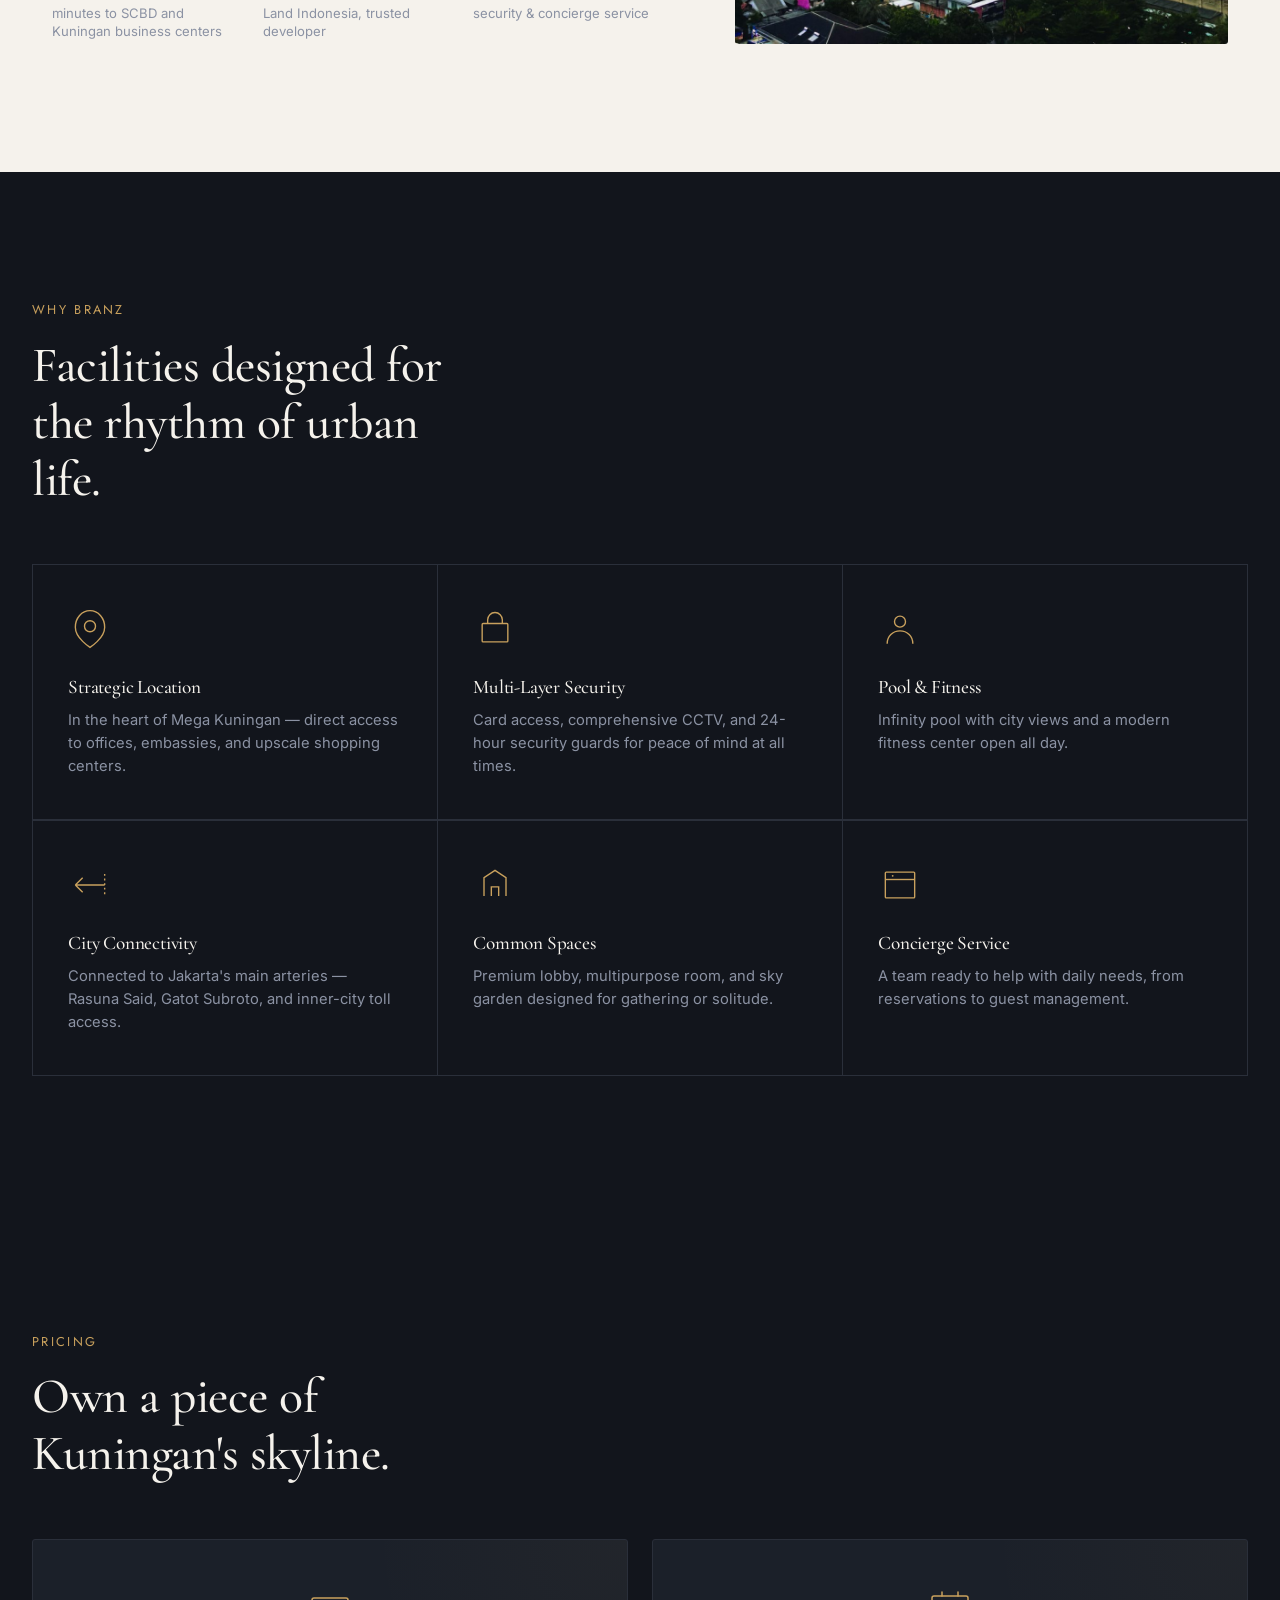
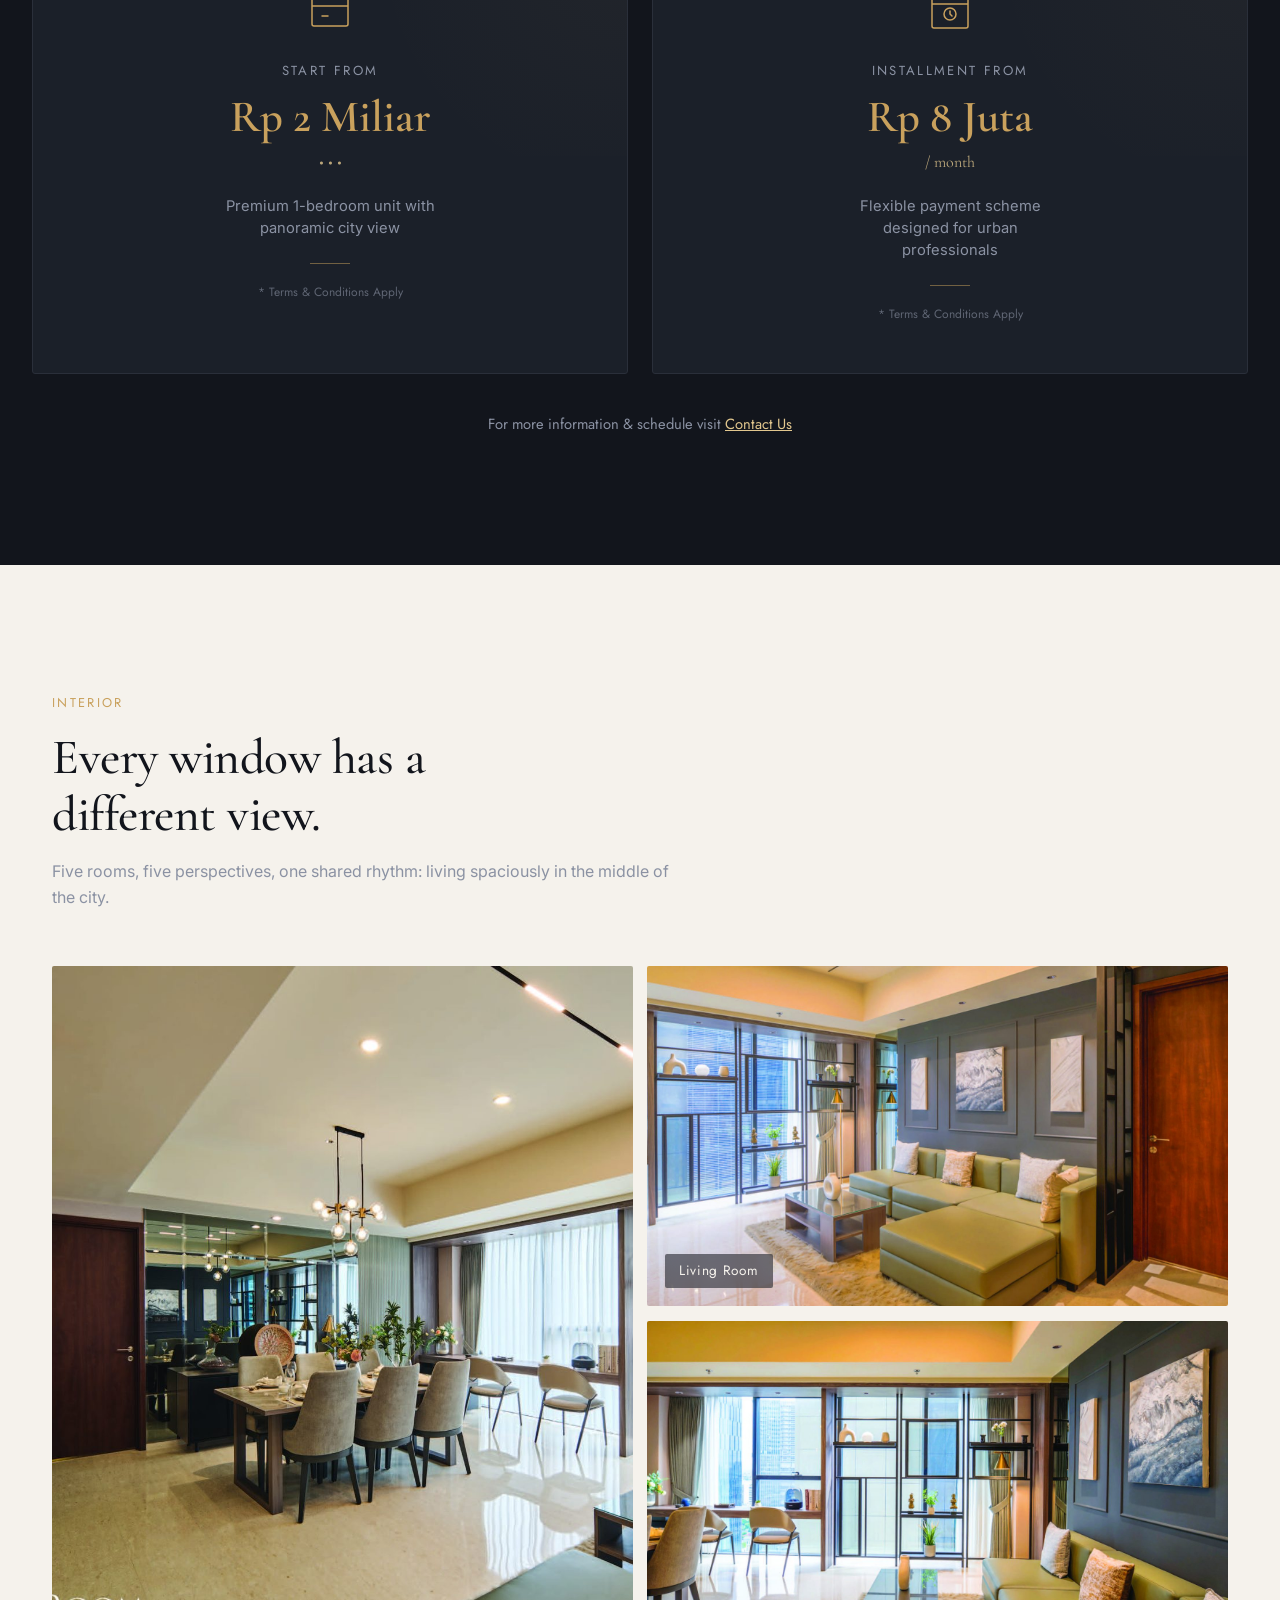
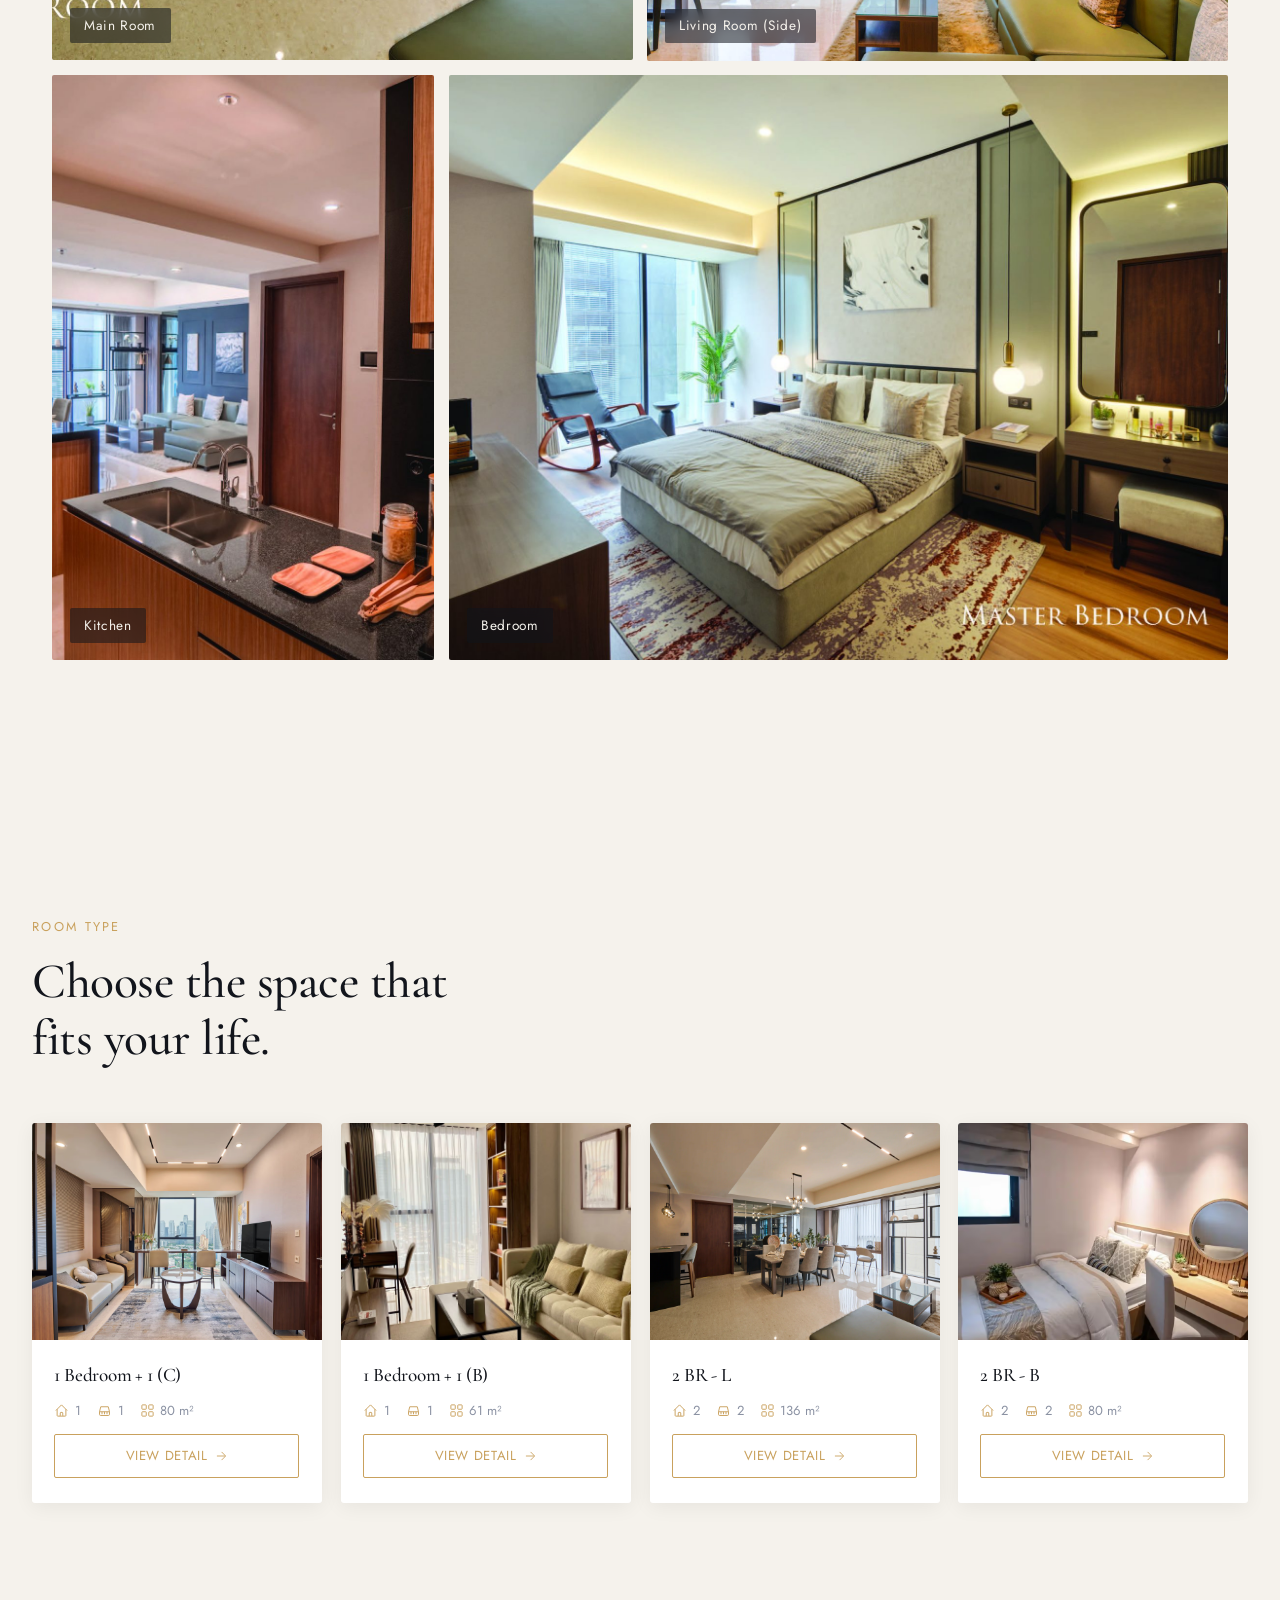
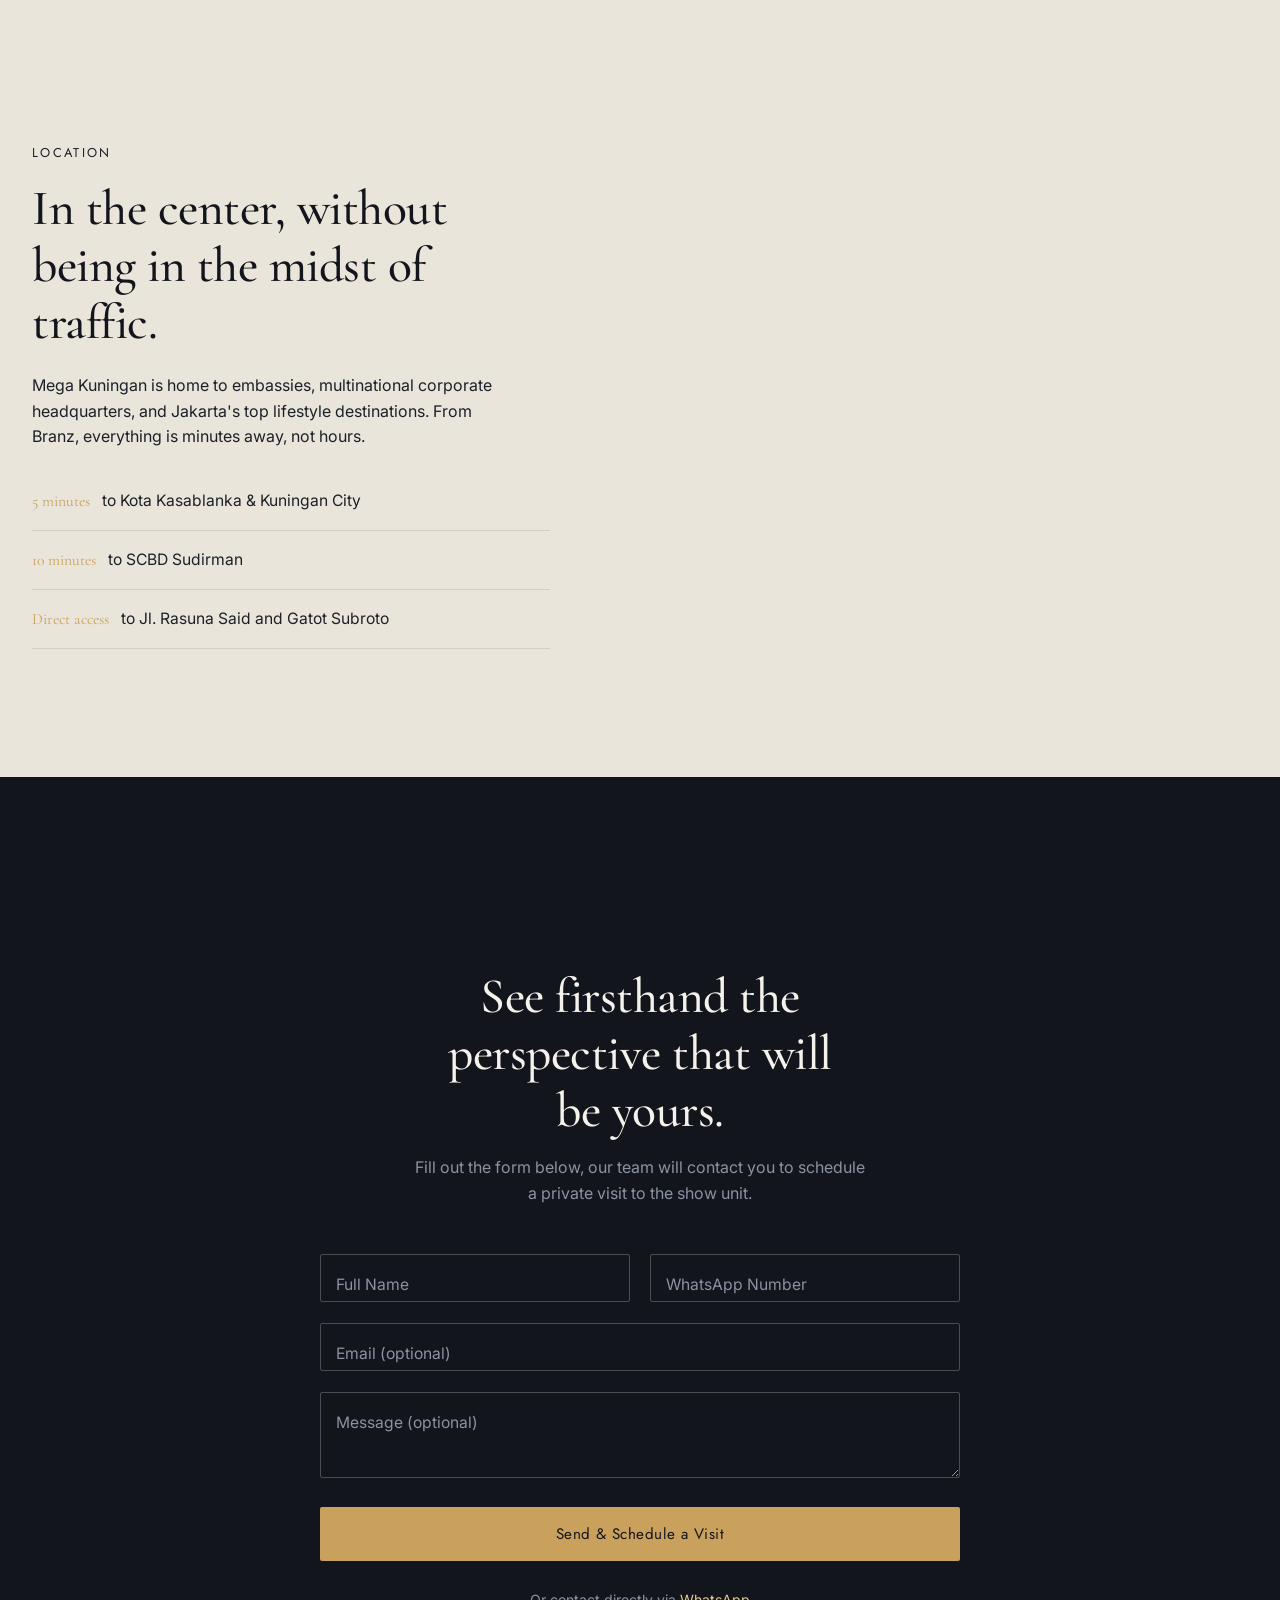
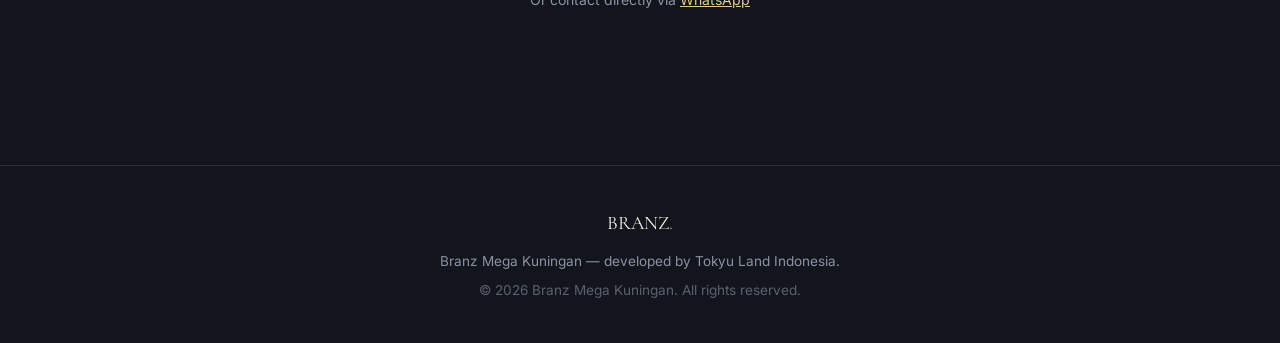
==== commit 8c604bb2: "chore: add google verification meta tags for google search console" ====
--- a/index.html
+++ b/index.html
@@ -28,6 +28,12 @@
     />
     <meta property="og:image" content="assets/img/hero.jpg" />
     <meta property="og:locale" content="en_US" />
+
+    <!-- Google Search Console -->
+    <meta
+      name="google-site-verification"
+      content="VJ0jCJHH-o6xks5MzmxArYRC5shH92Q8BqTNIYYKMu8"
+    />
 
     <link rel="preconnect" href="https://fonts.googleapis.com" />
     <link rel="preconnect" href="https://fonts.gstatic.com" crossorigin />
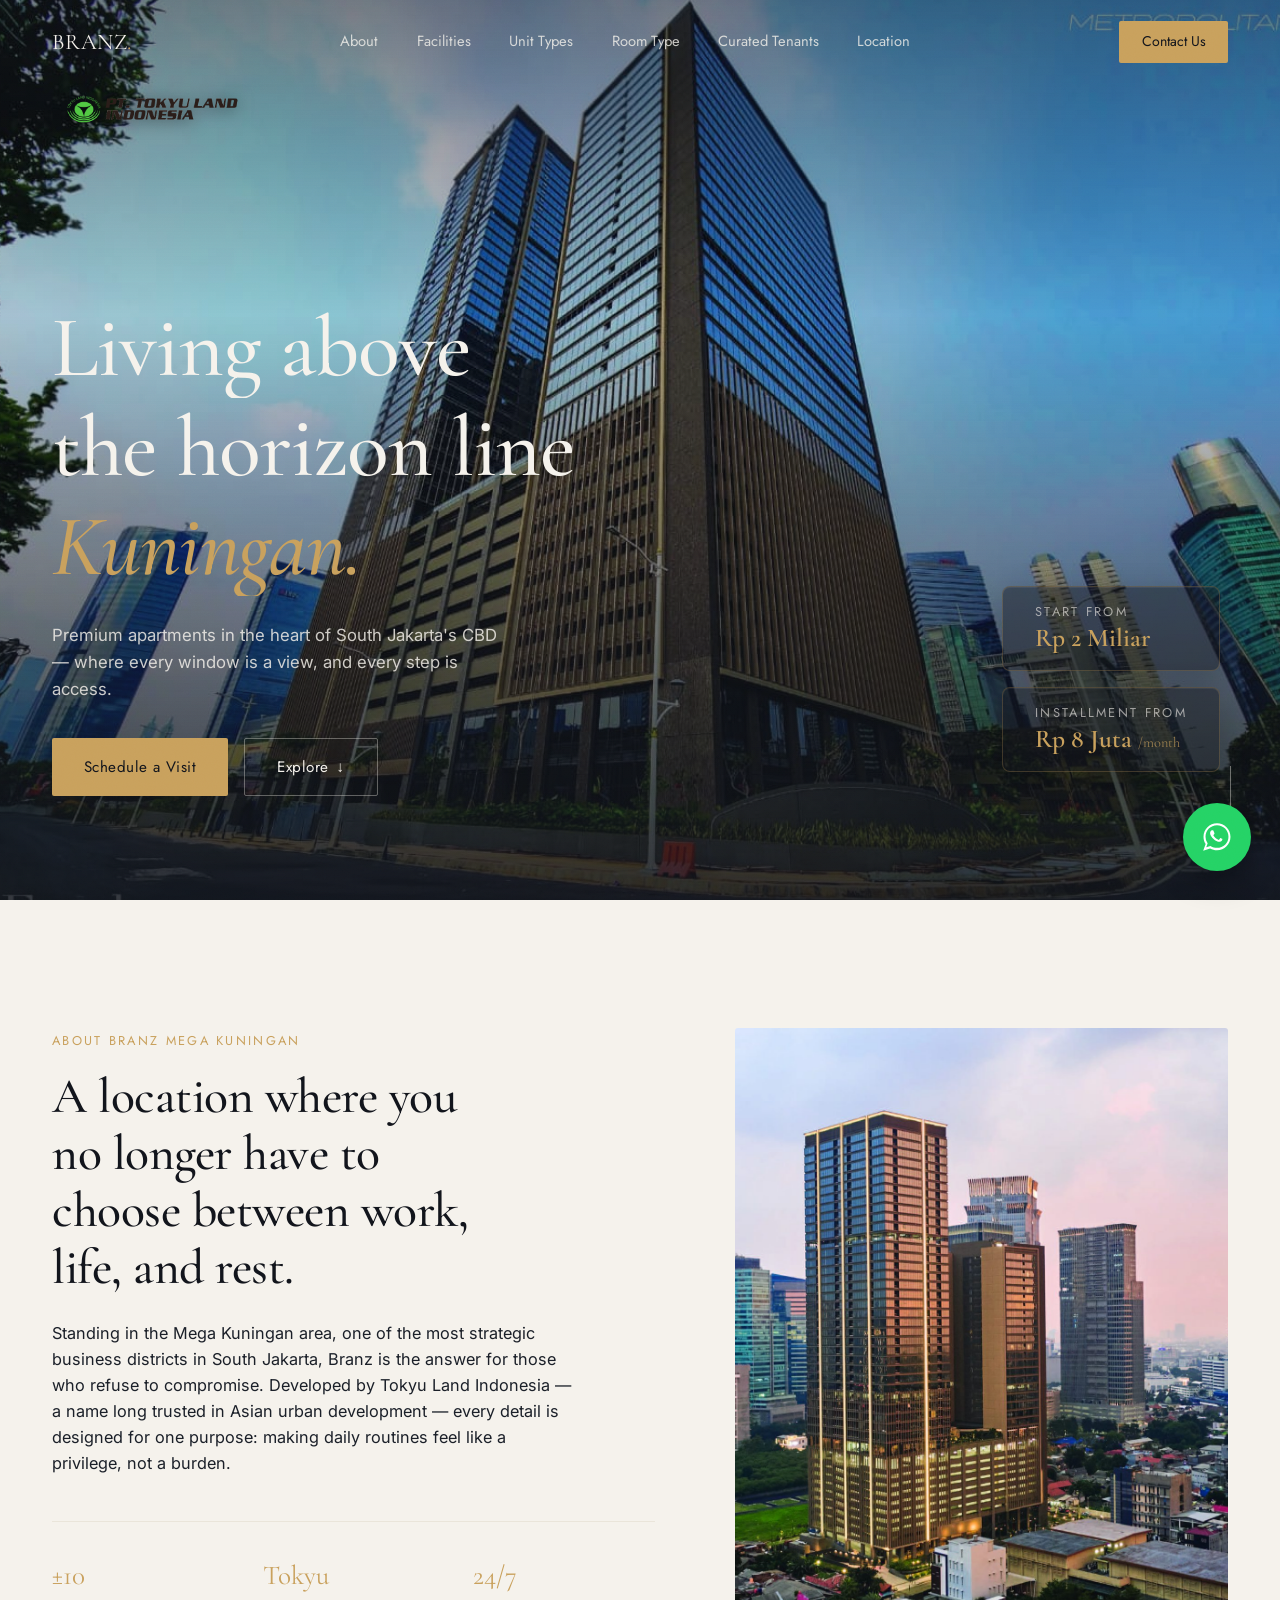
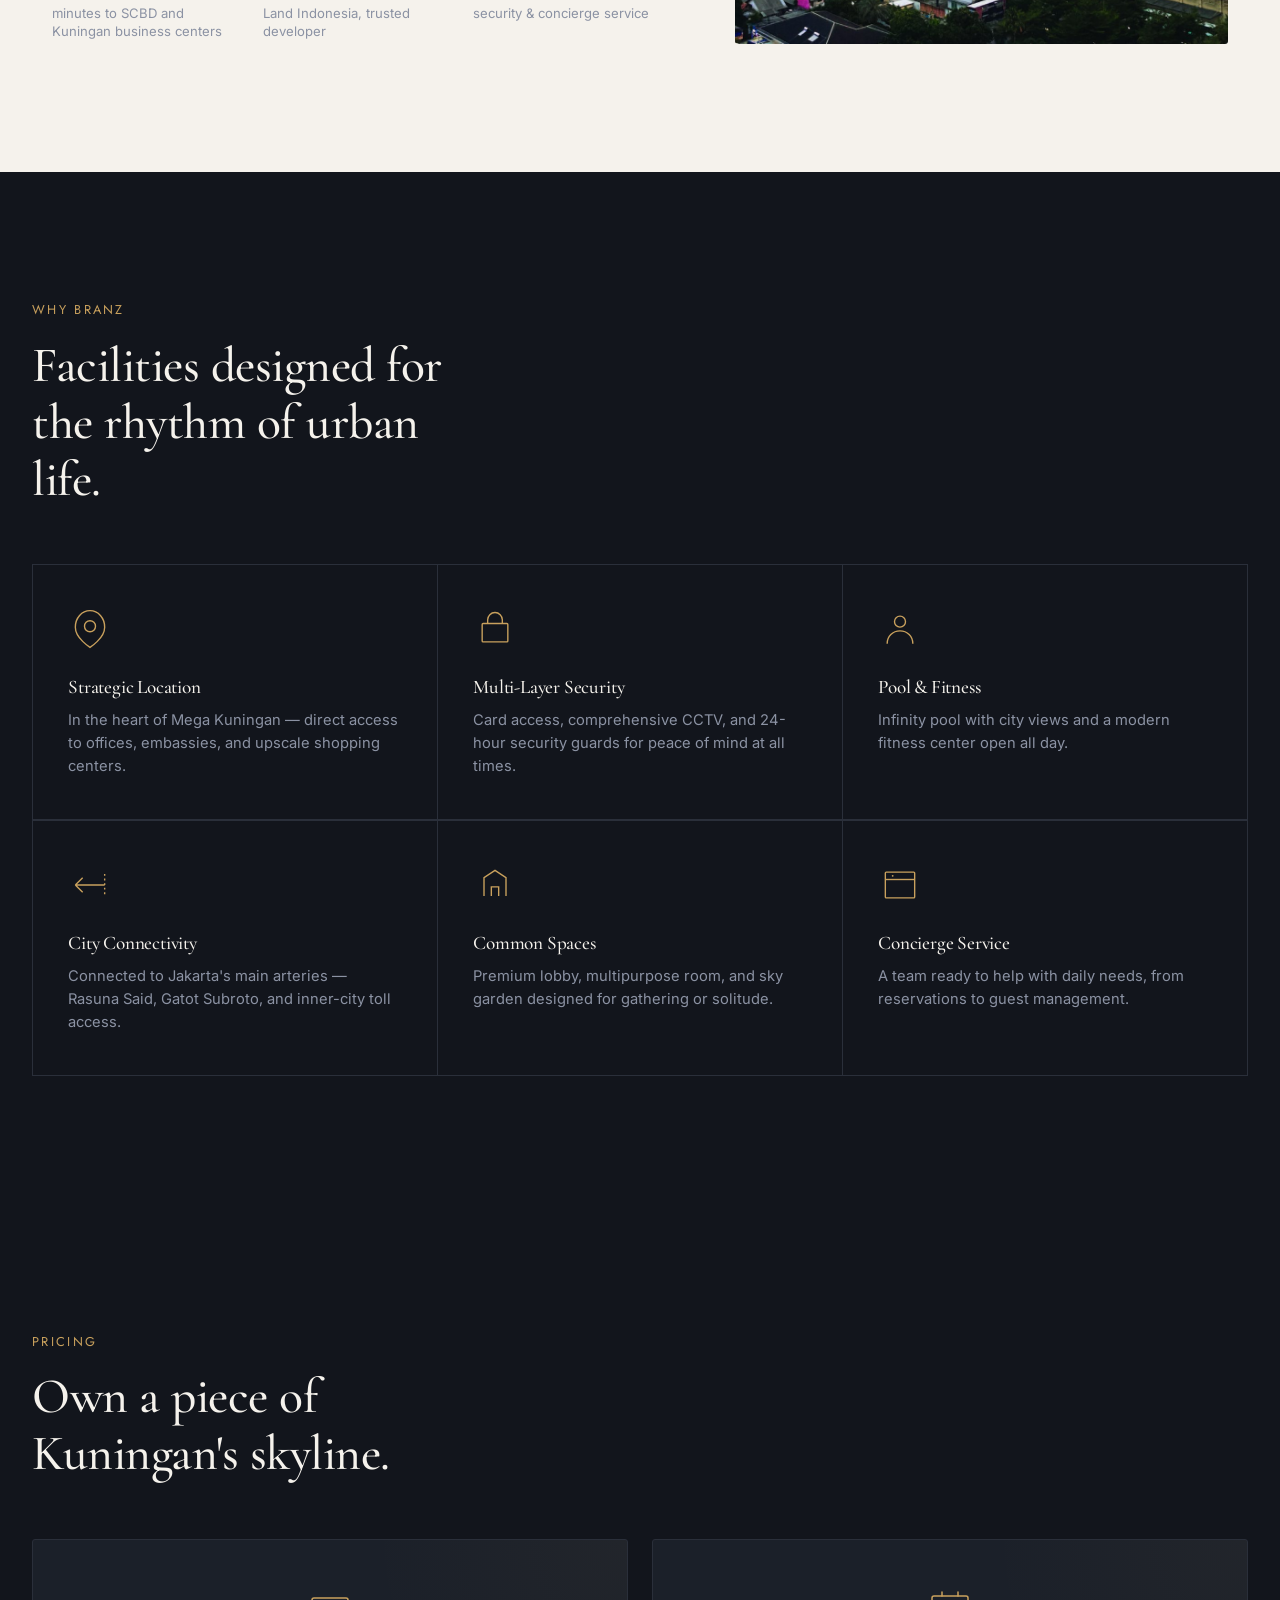
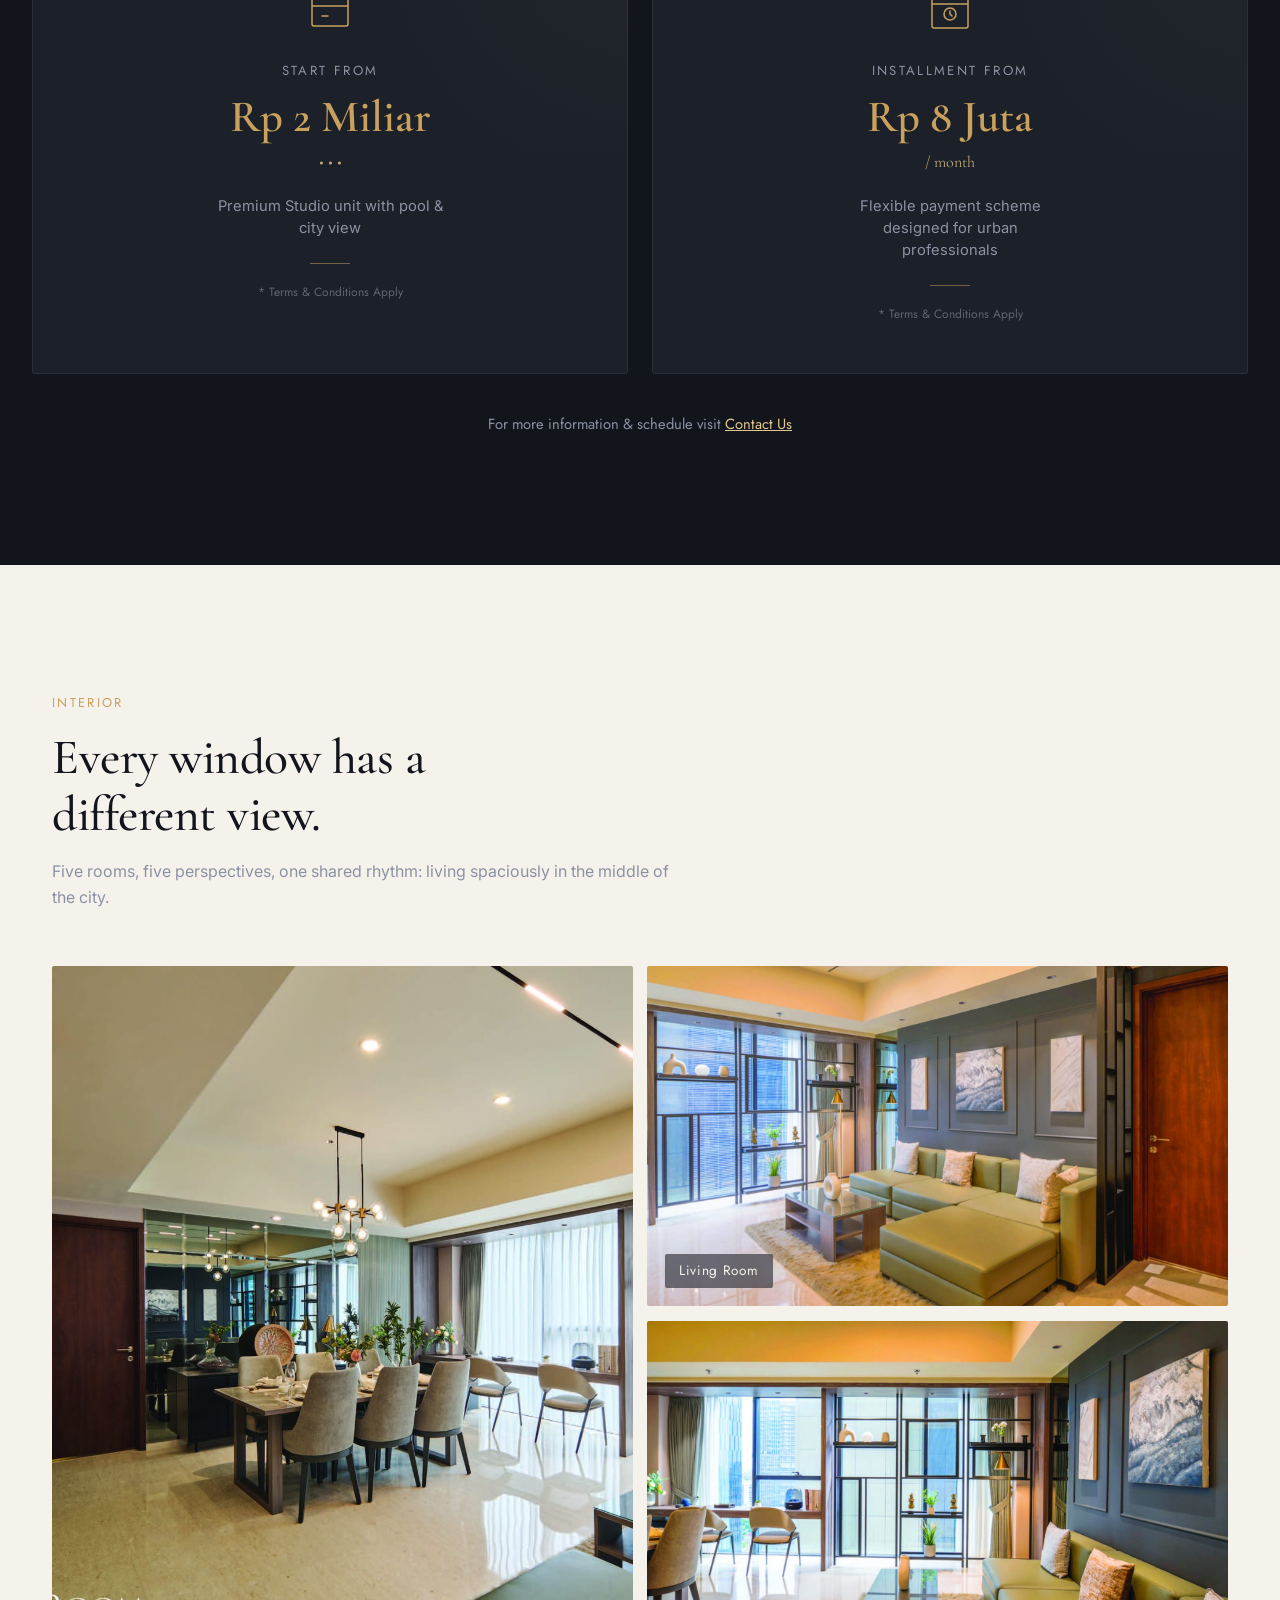
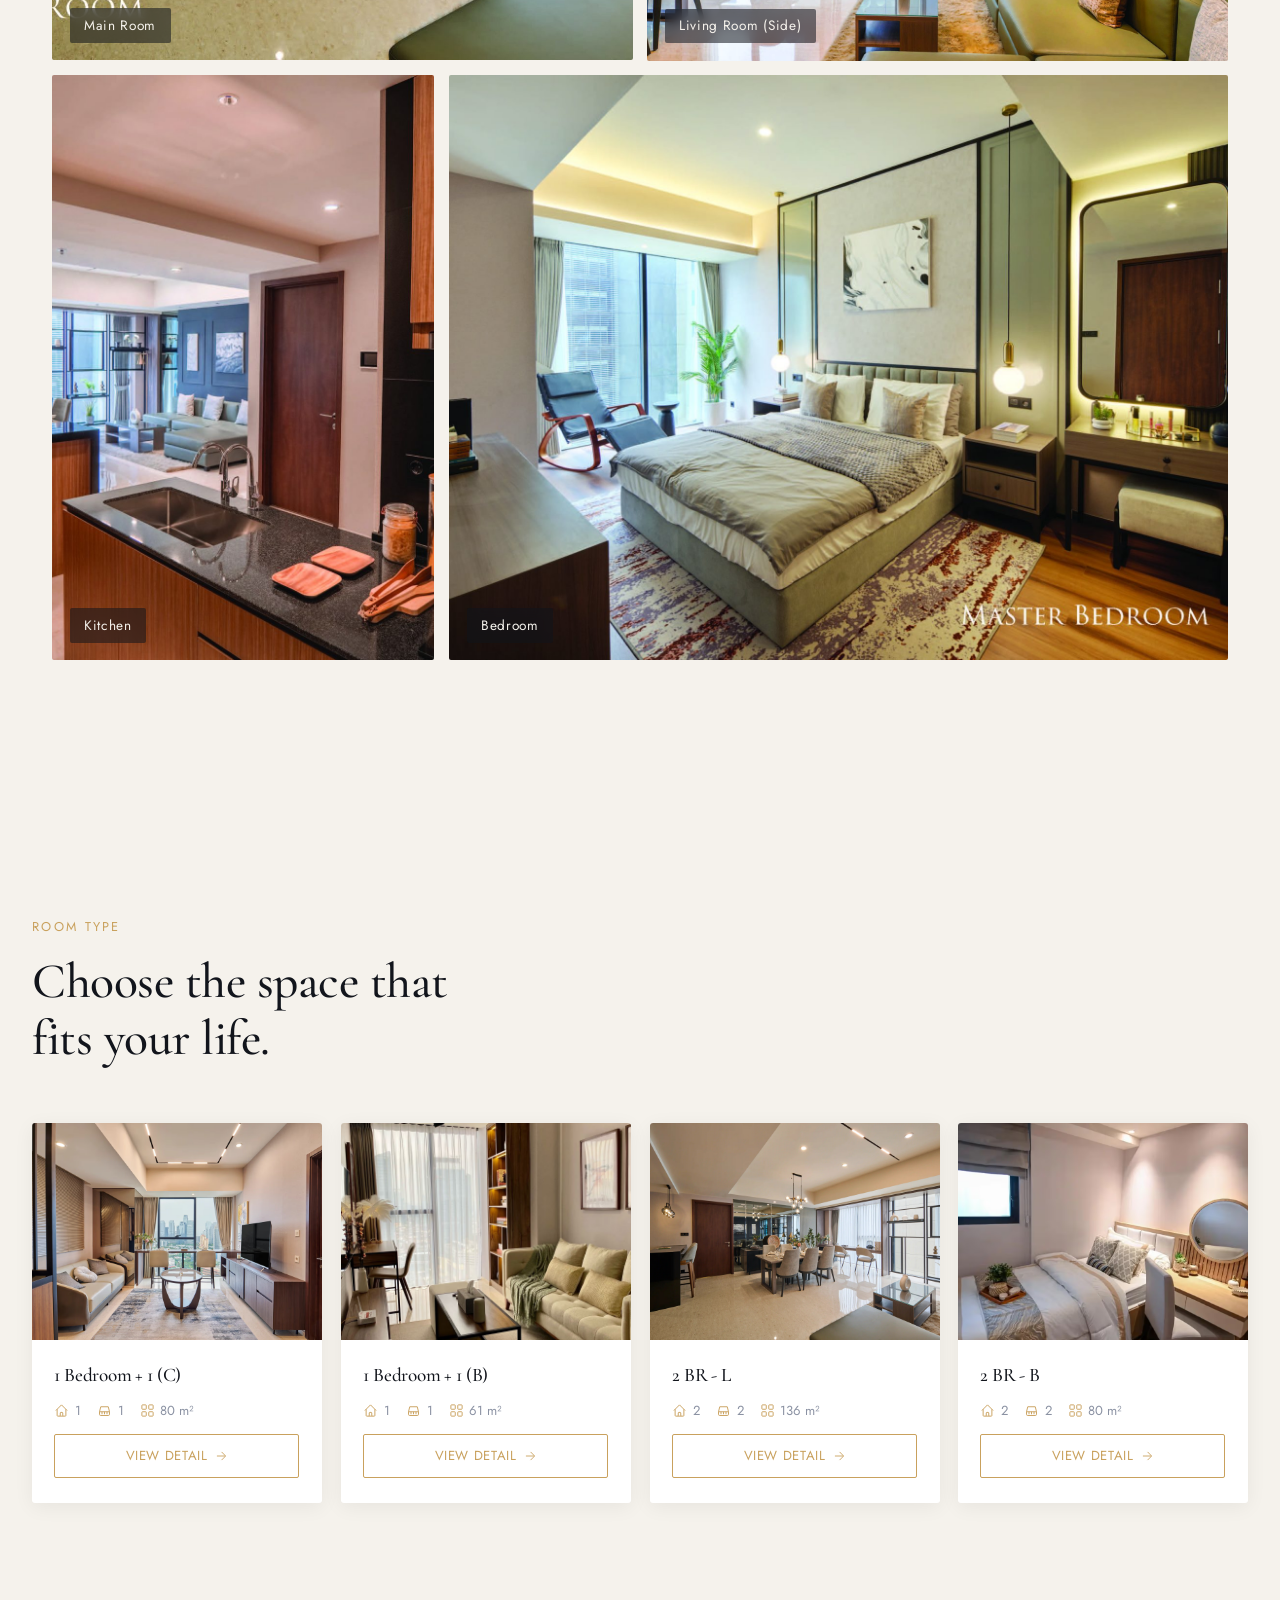
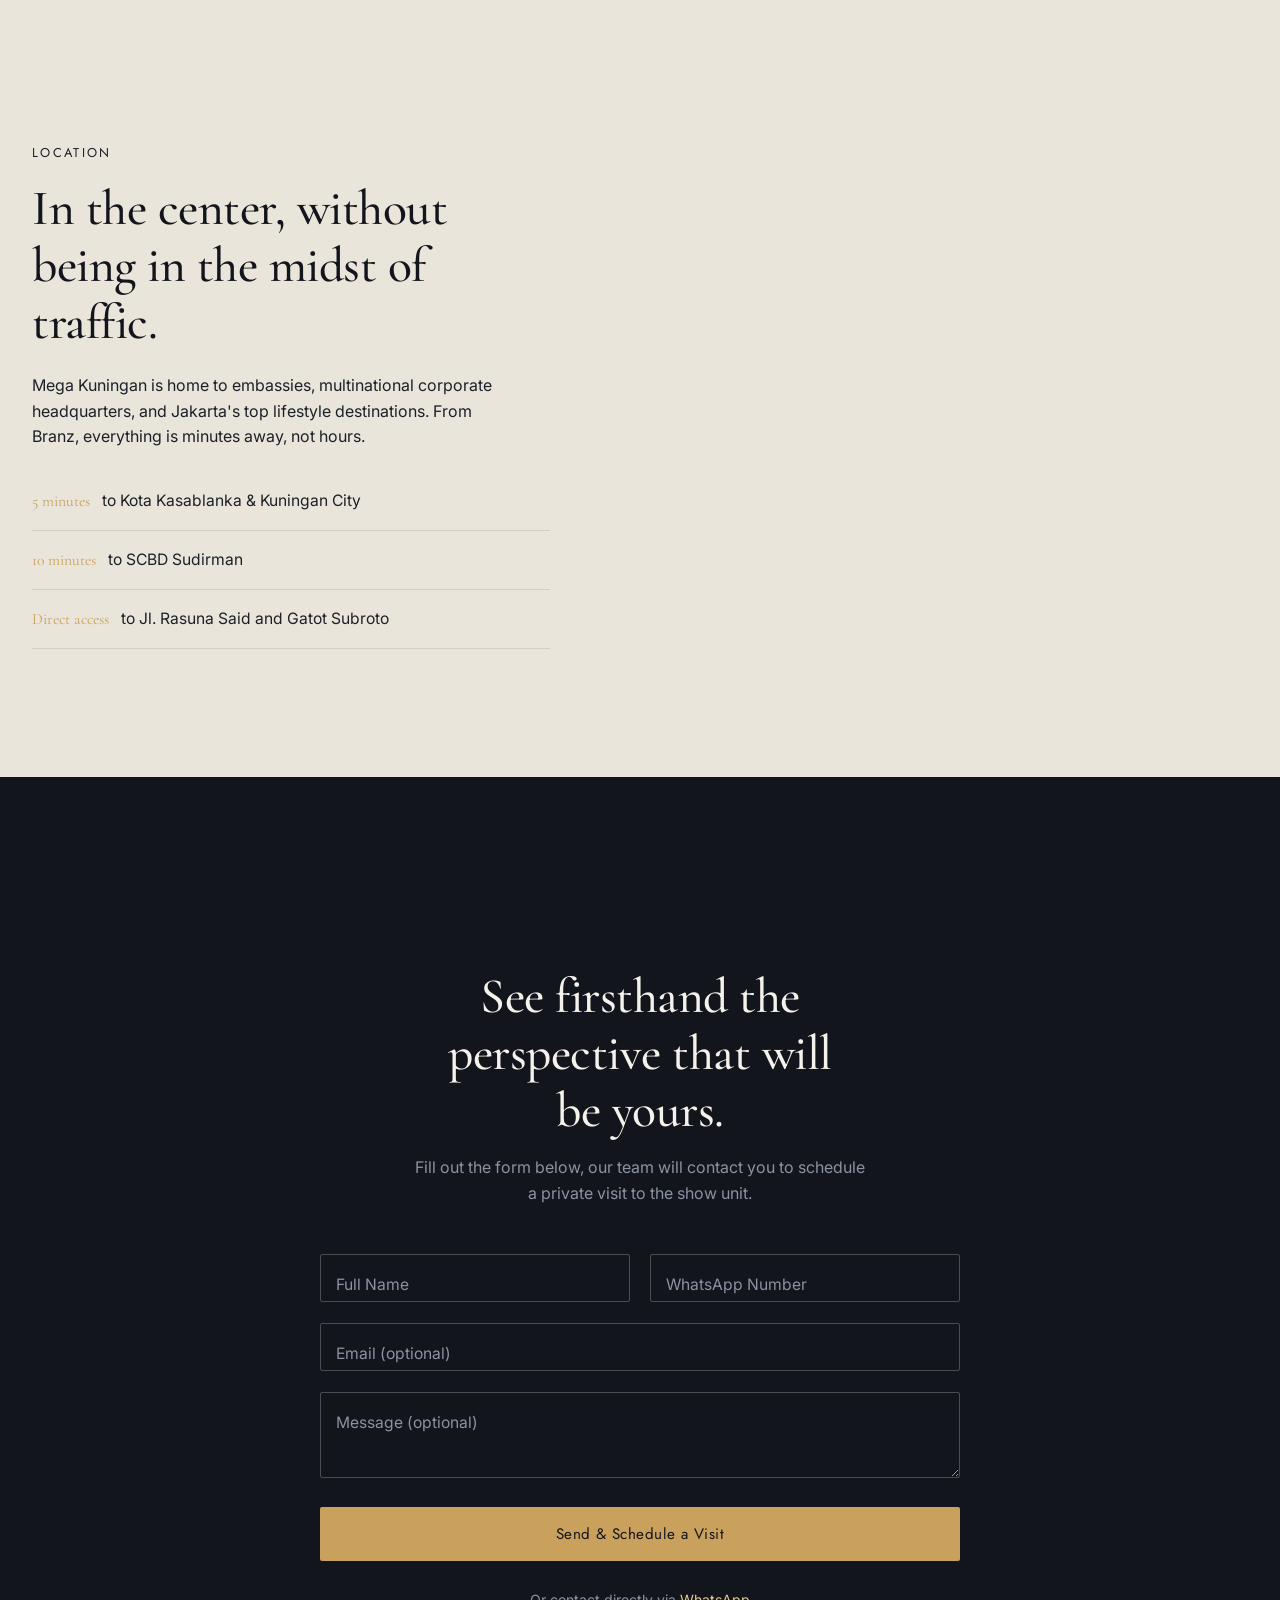
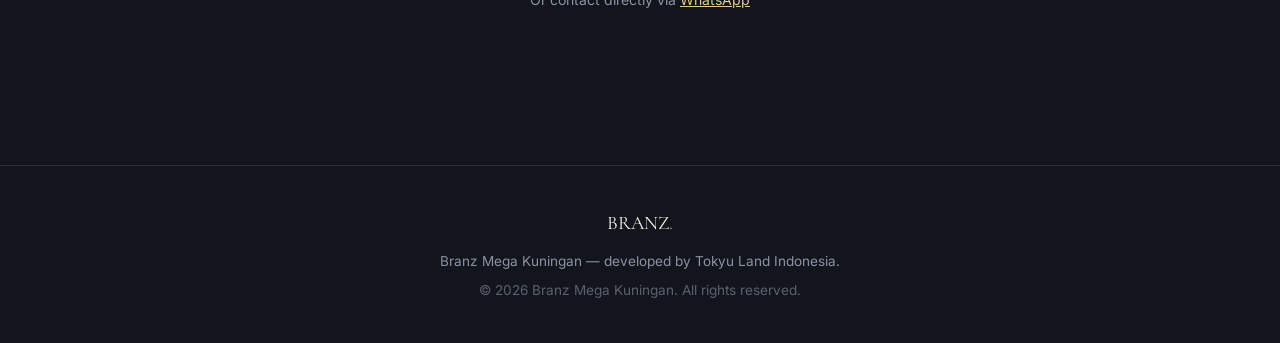
==== commit 1ef74e7a: "fix: fix some miss information" ====
--- a/index.html
+++ b/index.html
@@ -372,7 +372,7 @@
             <p class="pricing-value">Rp 2 Miliar</p>
             <p class="pricing-value-sub">&bull; &bull; &bull;</p>
             <p class="pricing-desc">
-              Premium 1-bedroom unit with panoramic city view
+              Premium Studio unit with pool & city view
             </p>
             <div class="pricing-divider"></div>
             <p class="pricing-cta">* Terms &amp; Conditions Apply</p>
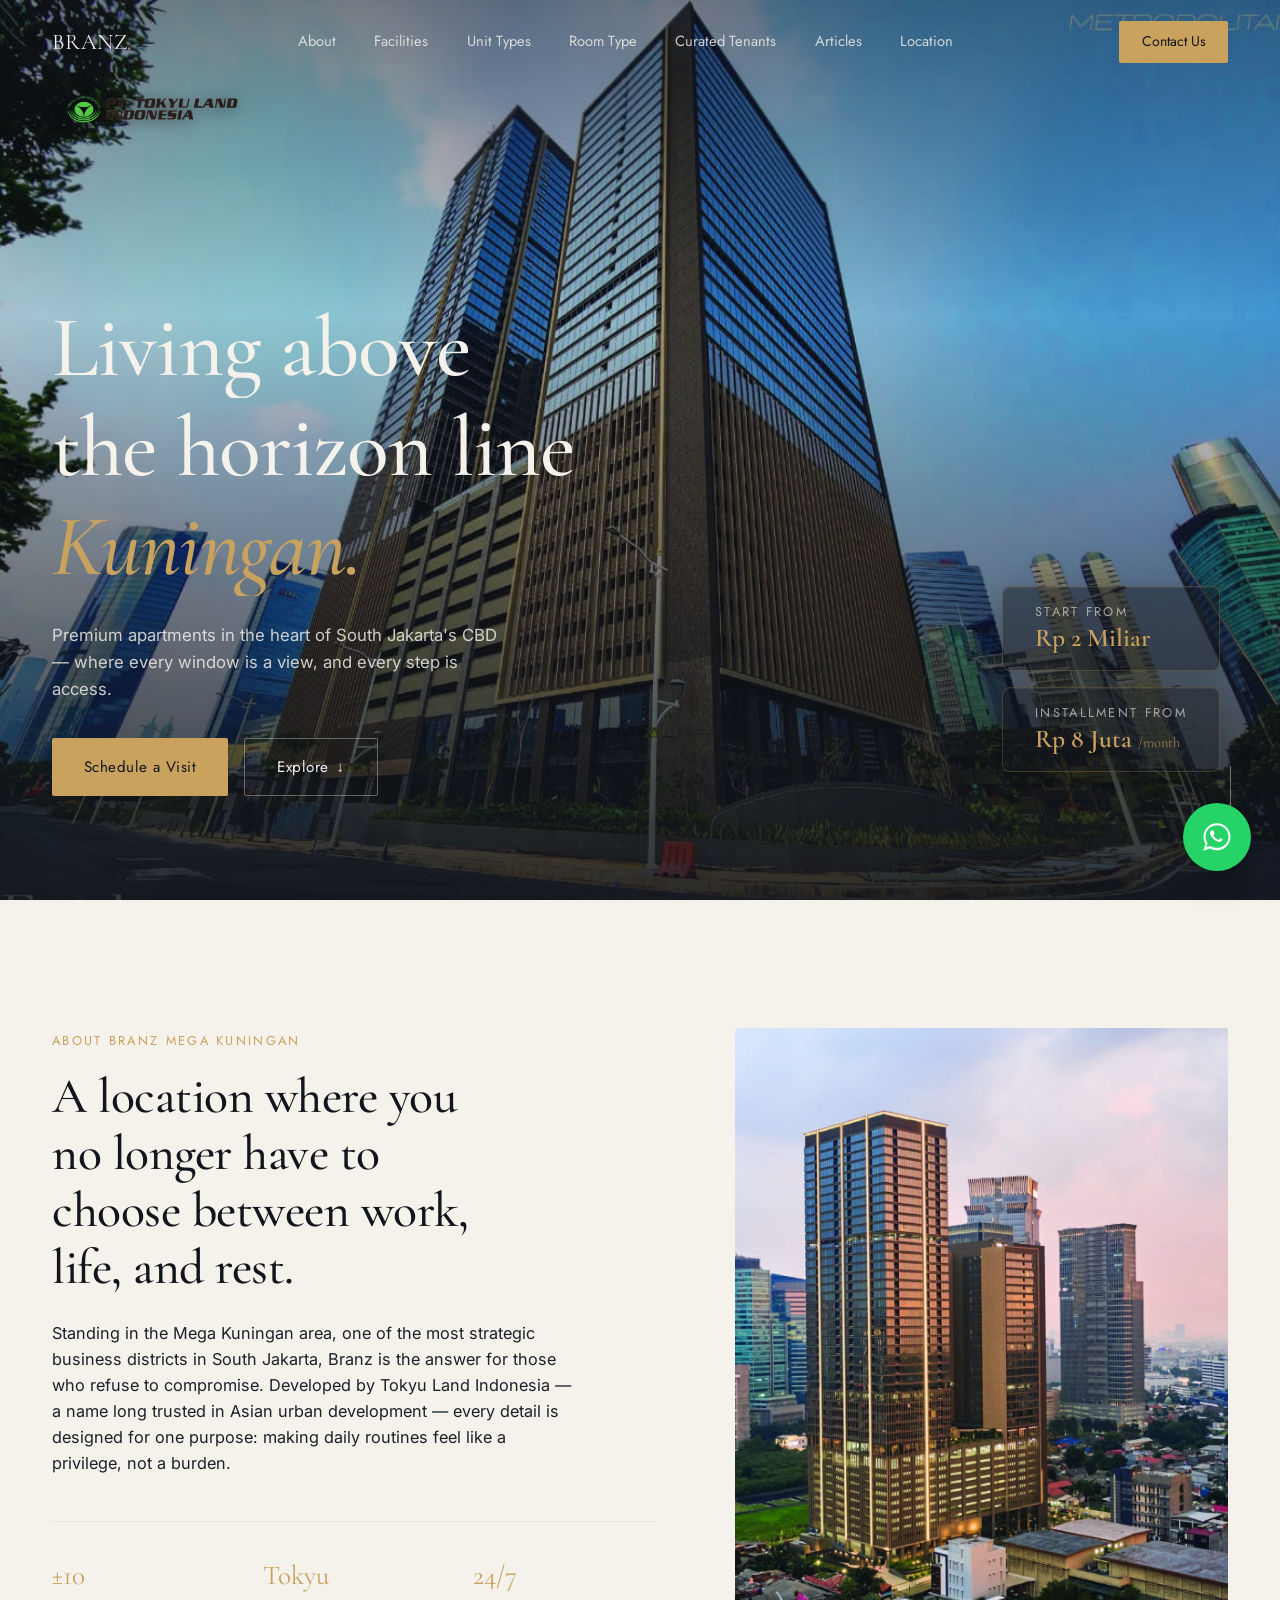
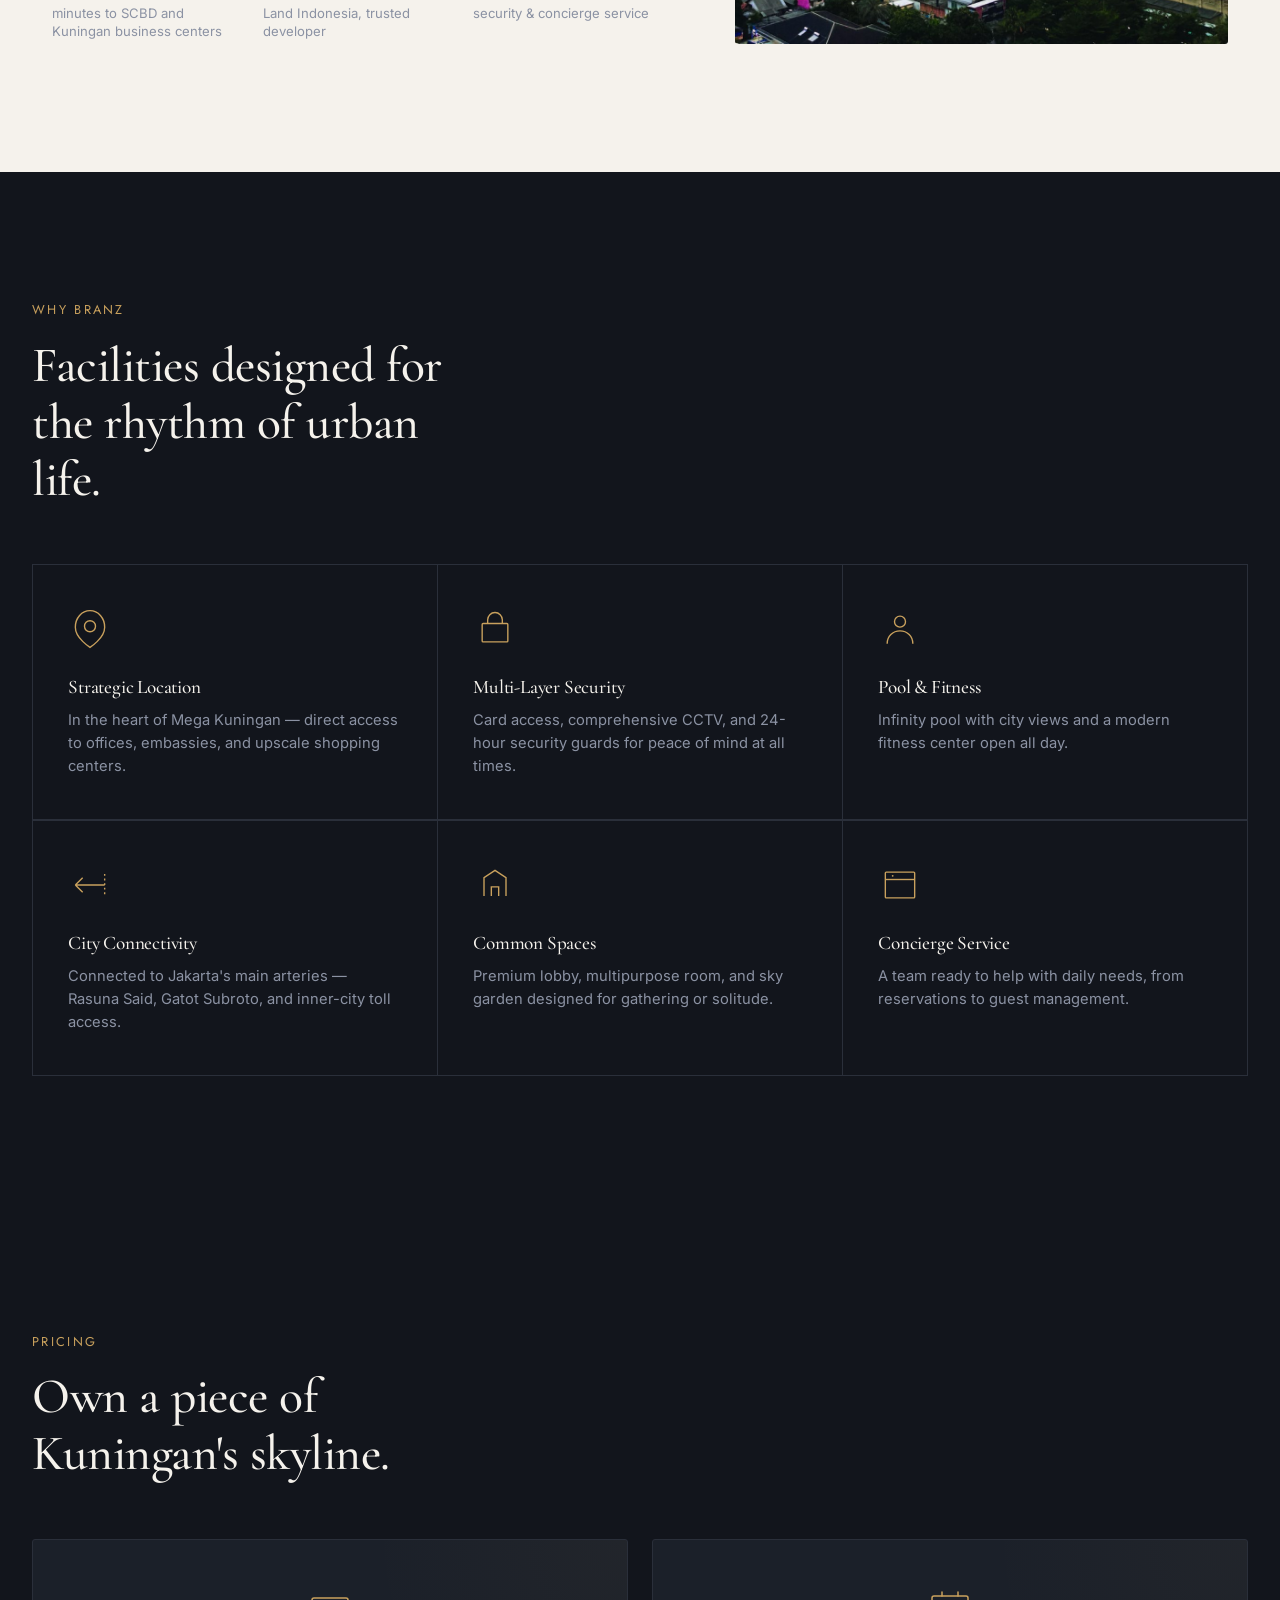
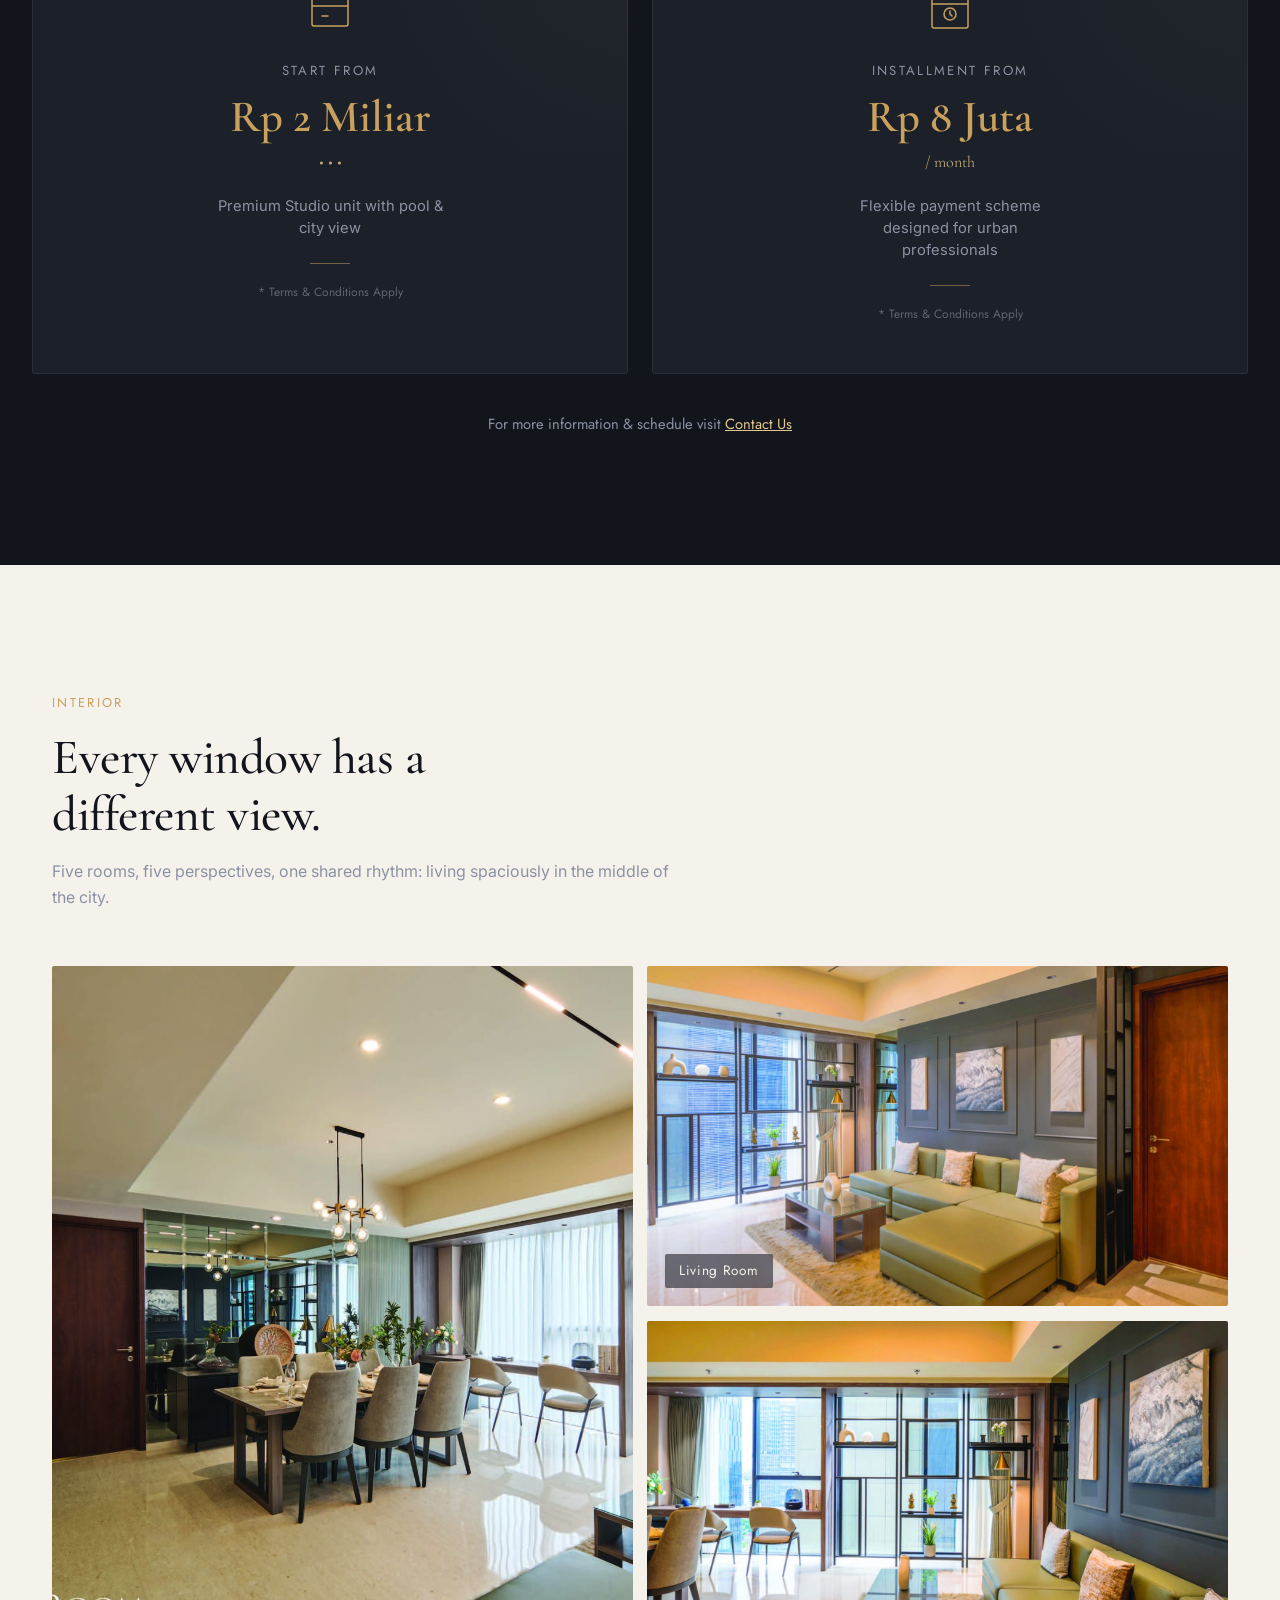
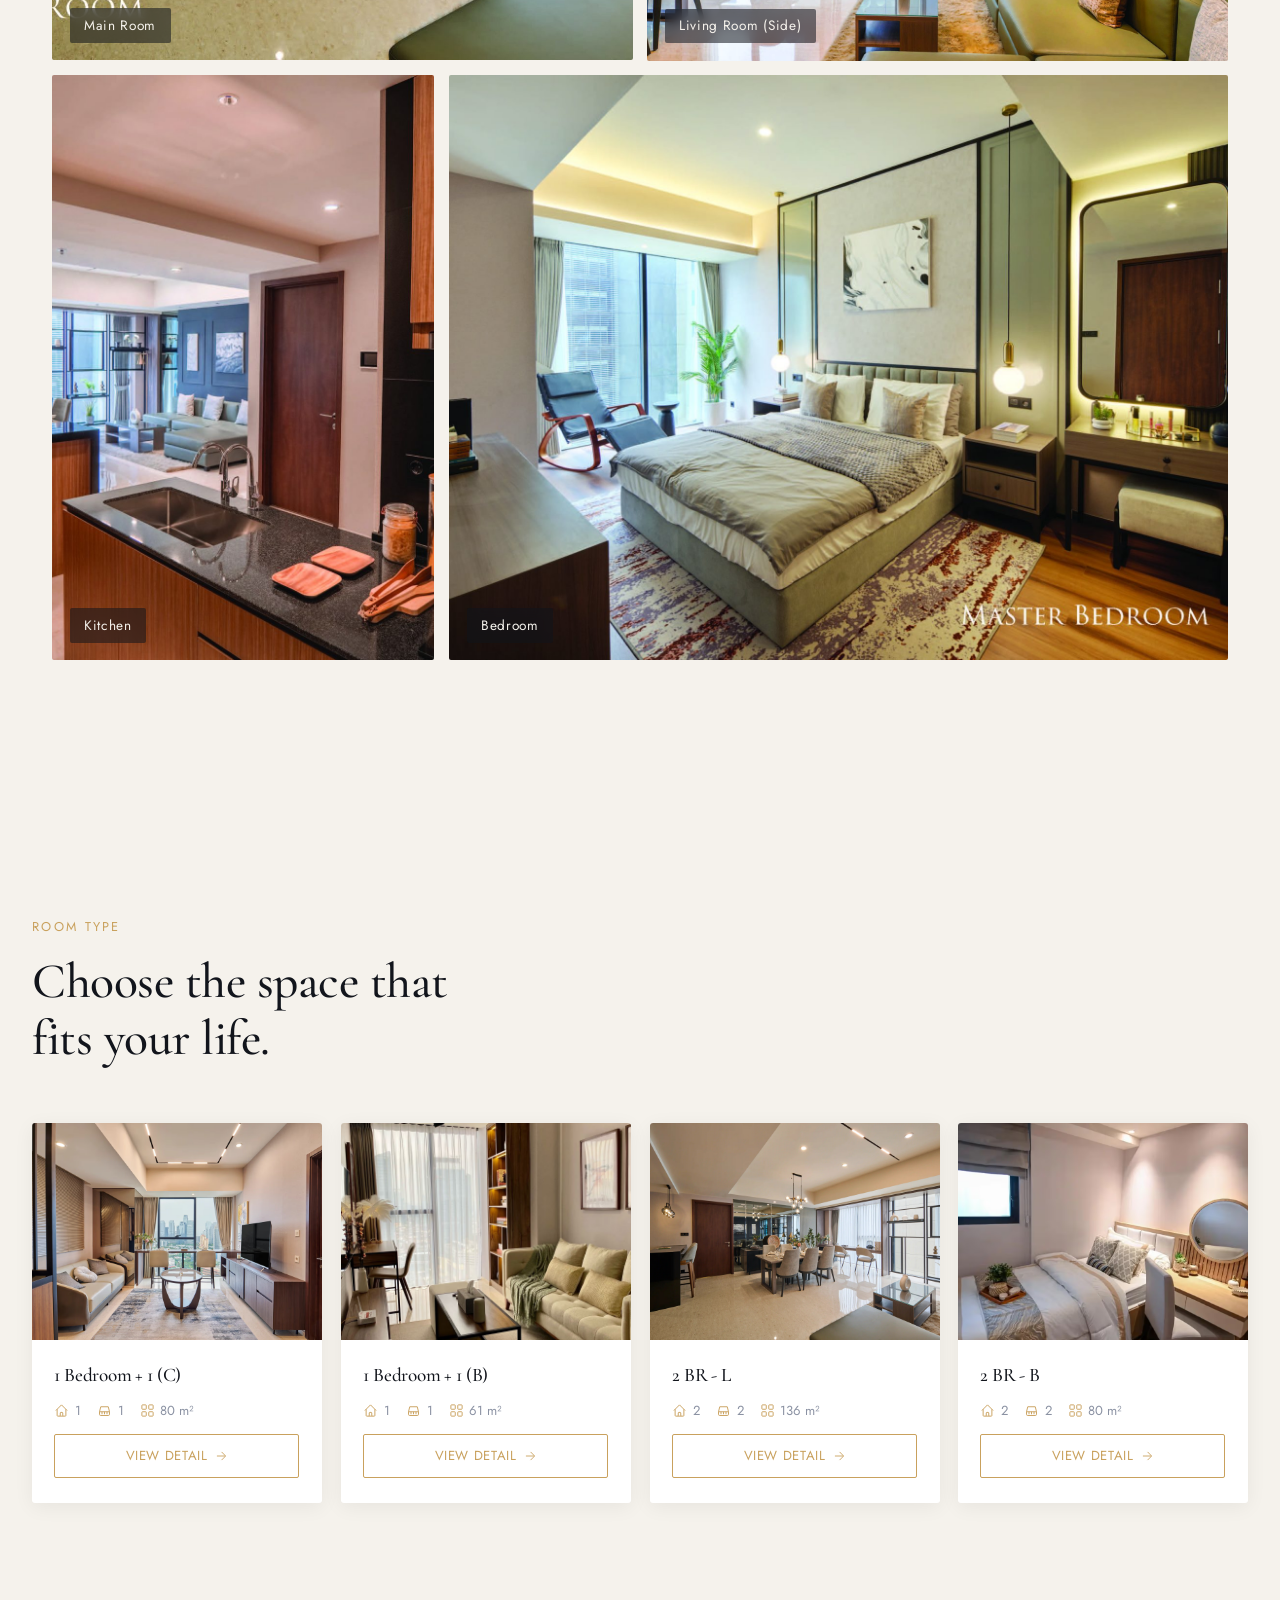
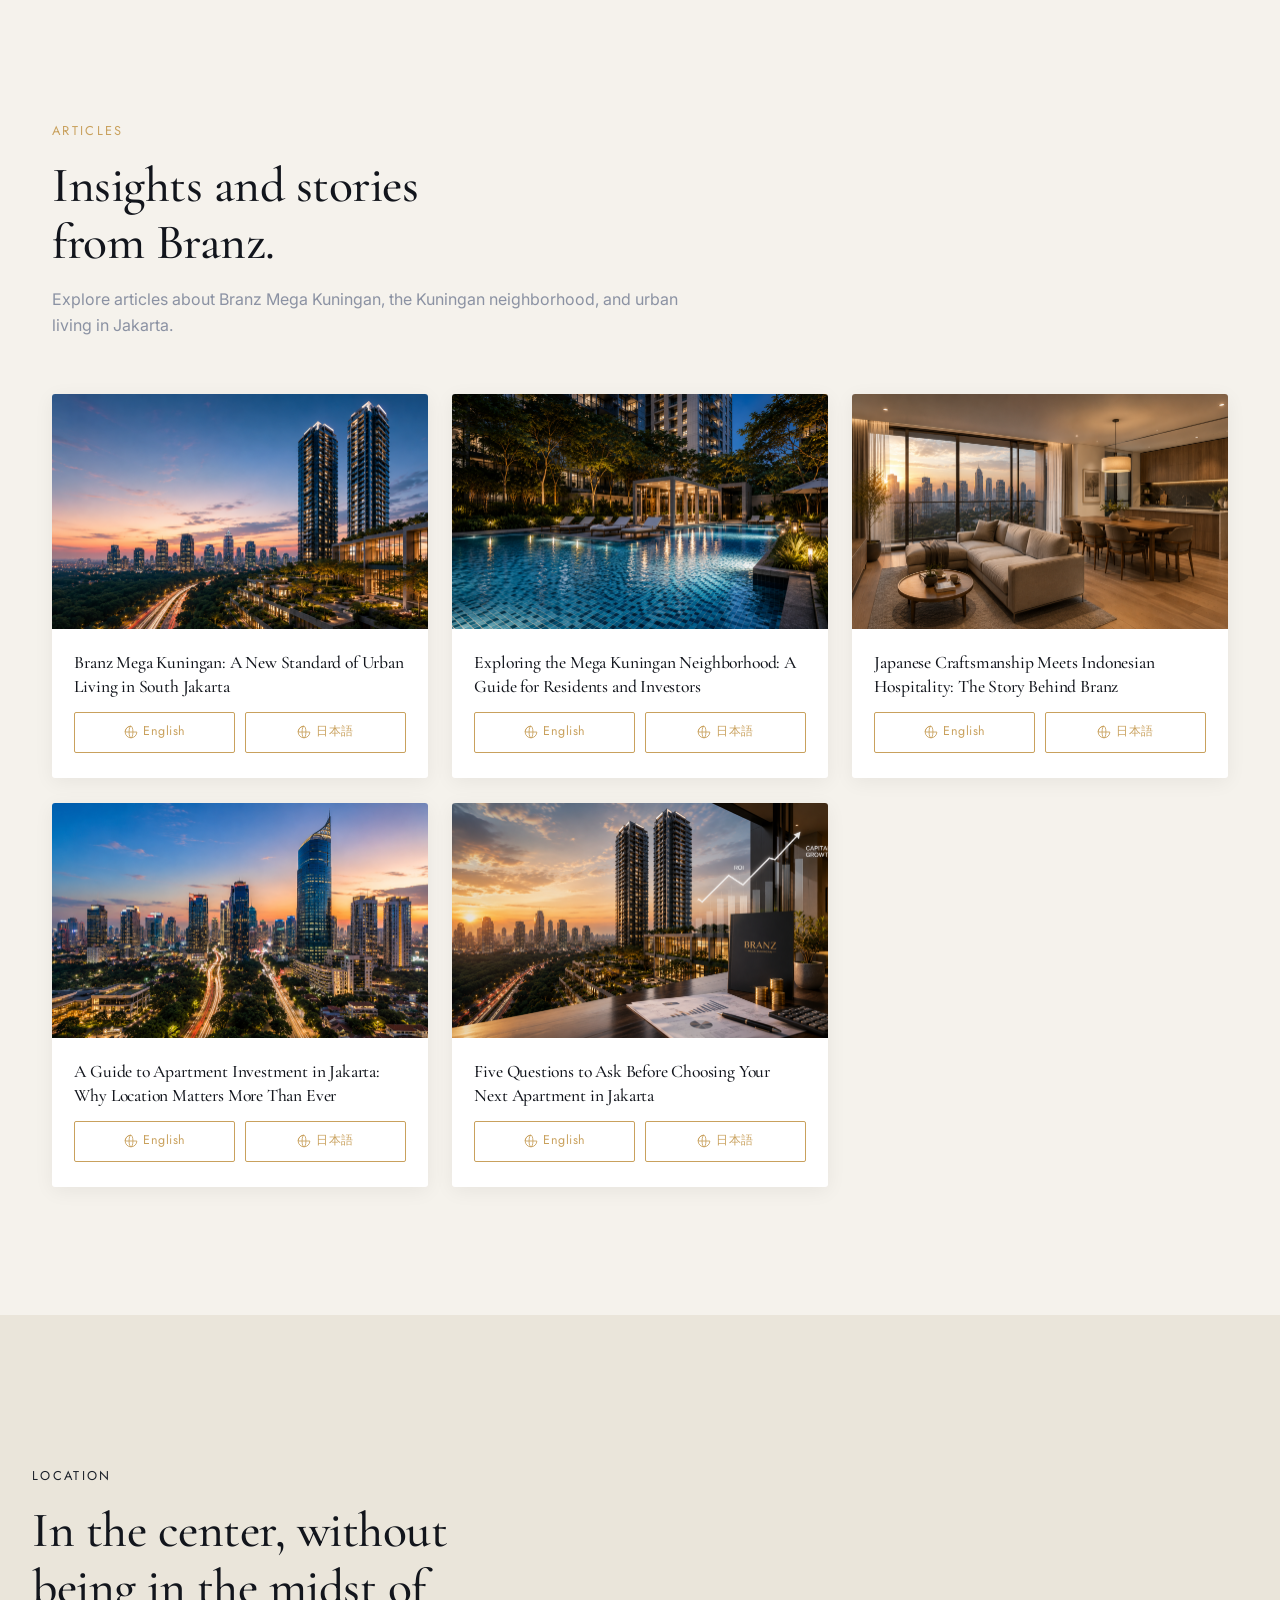
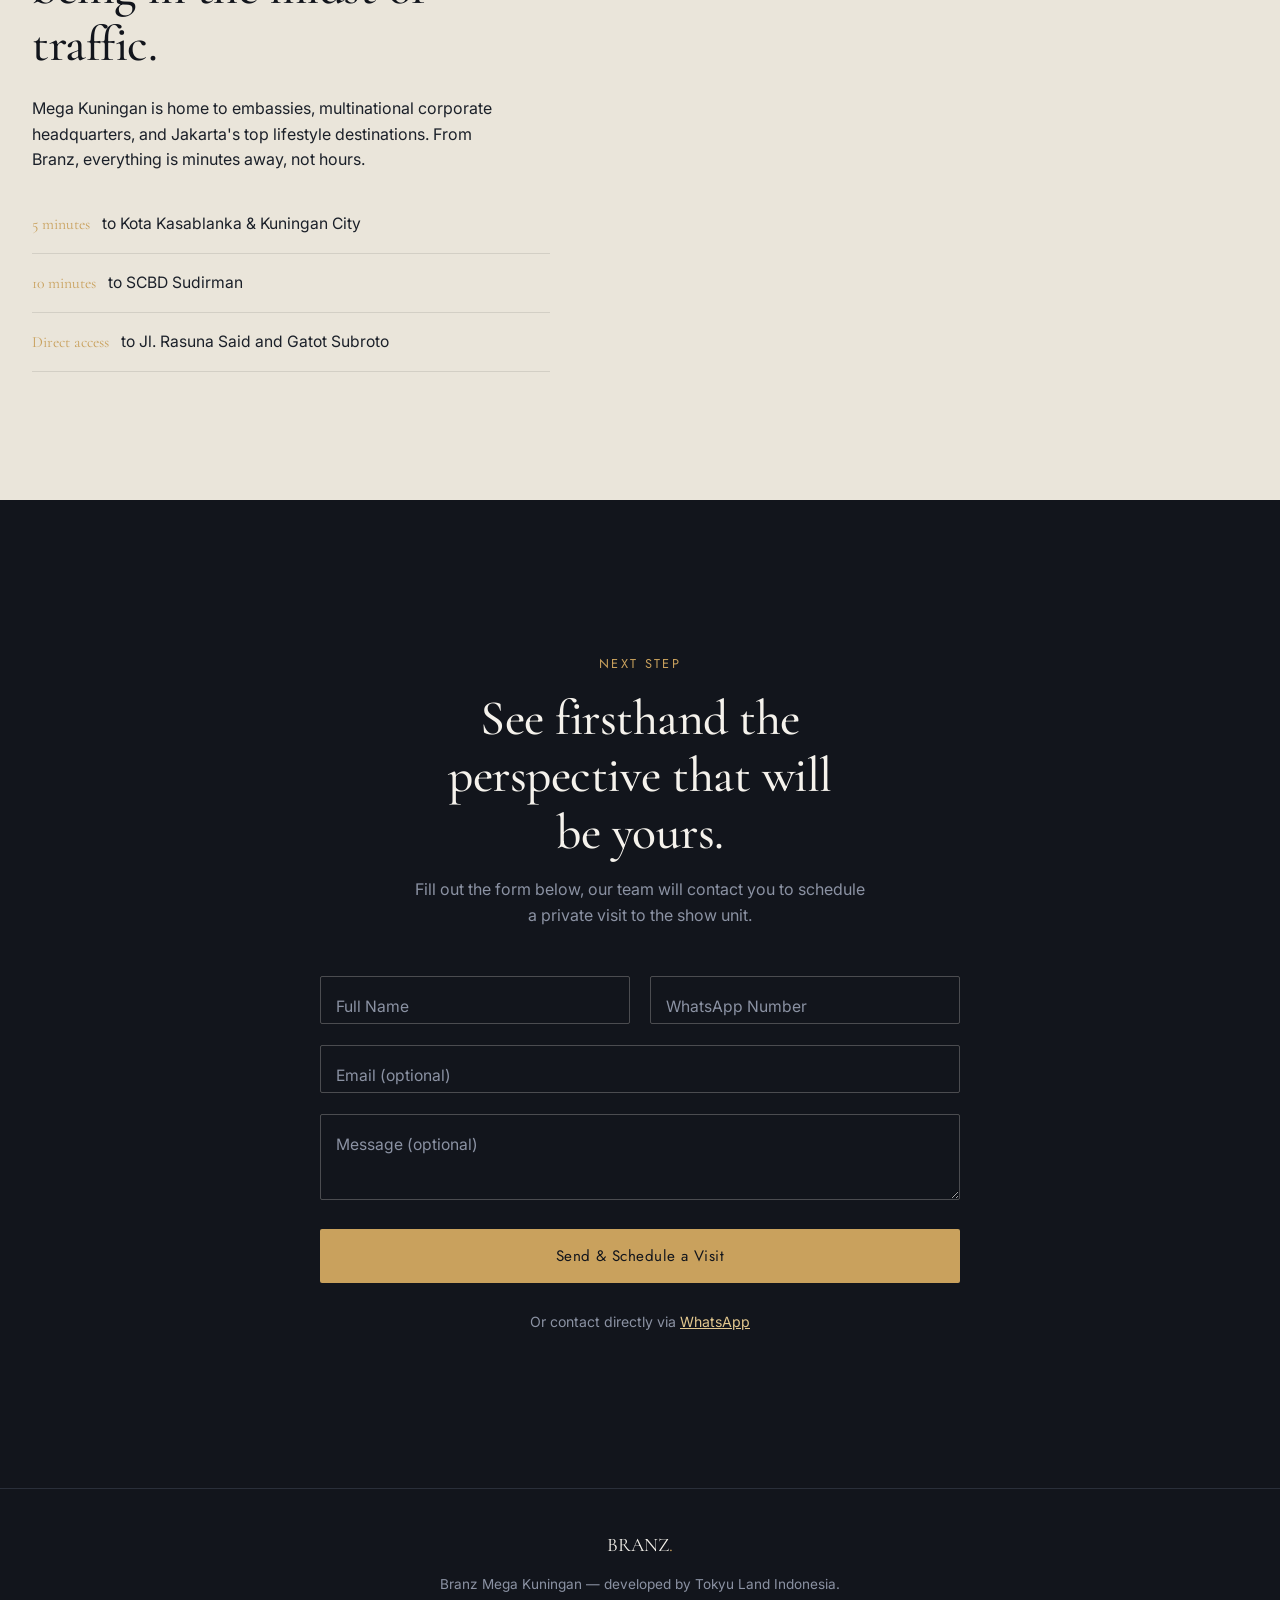
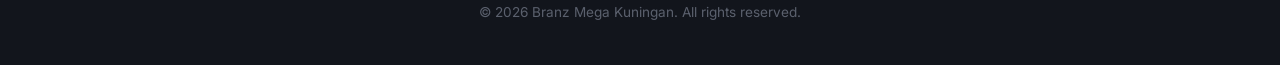
==== commit 6bbc7d79: "feat: add article section but still uses placeholder for the article title and text" ====
--- a/index.html
+++ b/index.html
@@ -70,6 +70,7 @@
           <a href="#units">Unit Types</a>
           <a href="#room-type">Room Type</a>
           <a href="#tenants">Curated Tenants</a>
+          <a href="#articles">Articles</a>
           <a href="#location">Location</a>
         </div>
         <a href="#contact" class="nav-cta">Contact Us</a>
@@ -88,6 +89,7 @@
         <a href="#units">Unit Types</a>
         <a href="#room-type">Room Type</a>
         <a href="#tenants">Curated Tenants</a>
+        <a href="#articles">Articles</a>
         <a href="#location">Location</a>
         <a href="#contact" class="nav-mobile-cta">Contact Us</a>
       </div>
@@ -502,6 +504,16 @@
         </div>
         <div class="tenants-badges" id="tenantBadges"></div>
         <div class="tenants-grid" id="tenantGrid"></div>
+      </section>
+
+      <!-- ARTICLES -->
+      <section class="articles" id="articles">
+        <div class="articles-head">
+          <p class="section-eyebrow reveal-up">Articles</p>
+          <h2 class="reveal-up">Insights and stories from Branz.</h2>
+          <p class="articles-sub reveal-up">Explore articles about Branz Mega Kuningan, the Kuningan neighborhood, and urban living in Jakarta.</p>
+        </div>
+        <div class="articles-grid" id="articlesGrid"></div>
       </section>
 
       <!-- LOCATION -->
--- a/style.css
+++ b/style.css
@@ -1249,6 +1249,104 @@
   color: var(--brass);
   border: 1px solid rgba(201,161,93,0.4);
   border-radius: 100px;
+}
+
+/* ===================================================
+   ARTICLES
+=================================================== */
+.articles {
+  padding: clamp(5rem, 10vw, 9rem) 2rem;
+  max-width: 1240px;
+  margin: 0 auto;
+}
+.articles-head { margin-bottom: 3.5rem; max-width: 640px; }
+.articles-sub { color: var(--slate); margin-top: 1rem; }
+
+.articles-grid {
+  display: grid;
+  grid-template-columns: repeat(3, 1fr);
+  gap: 1.5rem;
+}
+.article-card {
+  position: relative;
+  background: var(--white);
+  border-radius: 3px;
+  overflow: hidden;
+  transition: transform 0.5s var(--ease), box-shadow 0.5s var(--ease);
+  box-shadow: 0 4px 20px rgba(0,0,0,0.06);
+  display: flex;
+  flex-direction: column;
+}
+.article-card:hover {
+  transform: translateY(-6px);
+  box-shadow: 0 16px 48px rgba(0,0,0,0.1);
+}
+.article-card-thumb {
+  position: relative;
+  aspect-ratio: 16/10;
+  overflow: hidden;
+  background: var(--paper-dim);
+}
+.article-card-thumb img {
+  width: 100%;
+  height: 100%;
+  object-fit: cover;
+  transition: transform 0.7s var(--ease);
+}
+.article-card:hover .article-card-thumb img {
+  transform: scale(1.06);
+}
+.article-card-body {
+  padding: 1.4rem 1.4rem 1.6rem;
+  flex: 1;
+  display: flex;
+  flex-direction: column;
+  gap: 0.8rem;
+}
+.article-card-title {
+  font-family: var(--font-display);
+  font-size: 1.1rem;
+  font-weight: 500;
+  color: var(--ink);
+  line-height: 1.35;
+  display: -webkit-box;
+  -webkit-line-clamp: 2;
+  -webkit-box-orient: vertical;
+  overflow: hidden;
+  min-height: 0;
+}
+.article-card-actions {
+  display: flex;
+  gap: 0.6rem;
+  margin-top: auto;
+  flex-wrap: wrap;
+}
+.article-btn {
+  flex: 1;
+  display: inline-flex;
+  align-items: center;
+  justify-content: center;
+  gap: 0.35rem;
+  padding: 0.6rem 0.8rem;
+  font-family: var(--font-utility);
+  font-size: 0.78rem;
+  letter-spacing: 0.04em;
+  color: var(--brass);
+  border: 1px solid var(--brass);
+  border-radius: 2px;
+  background: transparent;
+  transition: all 0.35s var(--ease);
+  text-align: center;
+  white-space: nowrap;
+}
+.article-btn:hover {
+  background: var(--brass);
+  color: var(--ink);
+}
+.article-btn svg {
+  width: 14px;
+  height: 14px;
+  flex-shrink: 0;
 }
 
 /* ===================================================
@@ -1441,6 +1539,7 @@
   .pricing-card { padding: 2.5rem 1.8rem; }
 
   .room-type-grid { grid-template-columns: repeat(2, 1fr); }
+  .articles-grid { grid-template-columns: repeat(2, 1fr); }
   .tenants-grid { grid-template-columns: repeat(2, 1fr); }
   .modal { flex-direction: column; max-height: 90vh; }
   .modal-carousel { width: 100%; min-height: 280px; height: 40vh; }
@@ -1500,6 +1599,7 @@
   .facilities { padding-left: 1.4rem; padding-right: 1.4rem; }
   .facilities-grid { grid-template-columns: 1fr; }
   .room-type-grid { grid-template-columns: 1fr; }
+  .articles-grid { grid-template-columns: 1fr; }
   .tenants-grid { grid-template-columns: 1fr; }
   .tenant-card-inner { aspect-ratio: 16/9; padding: 1.4rem 1.2rem; }
   .modal-overlay { padding: 1rem; }
